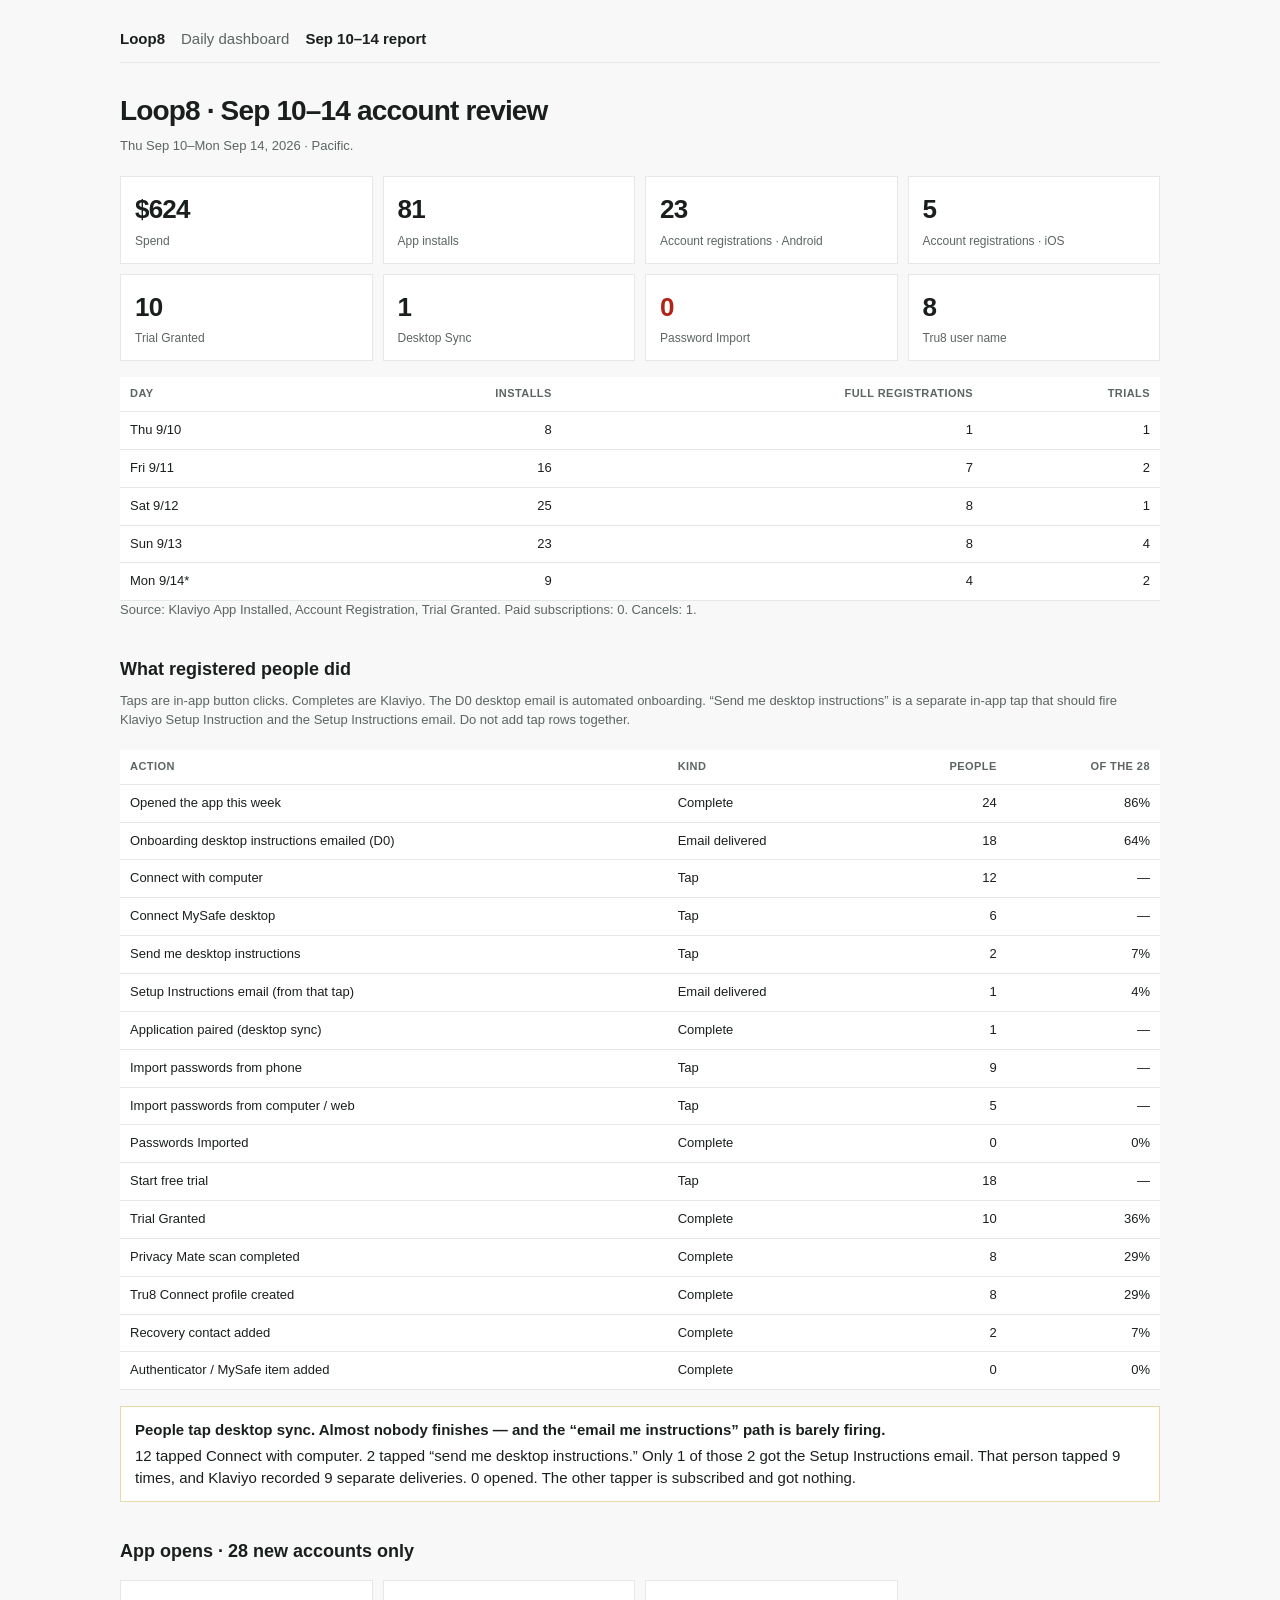
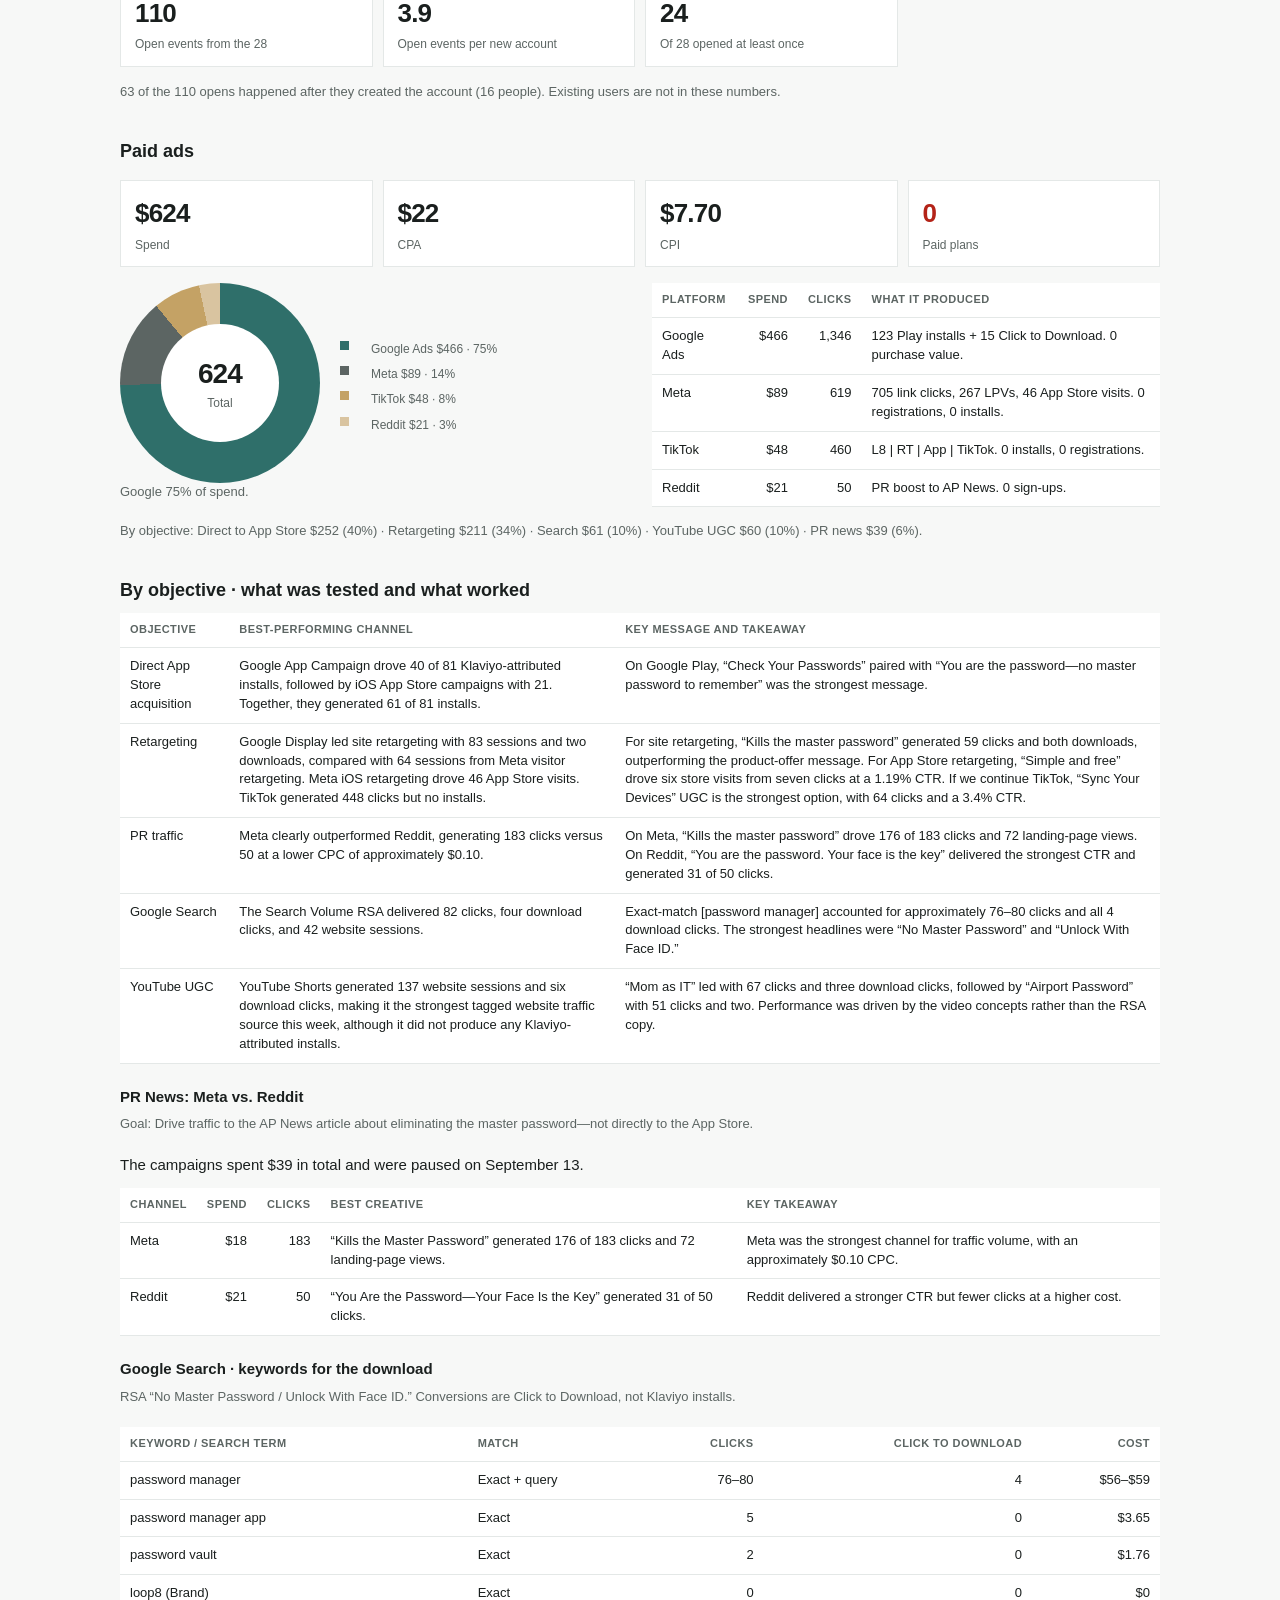
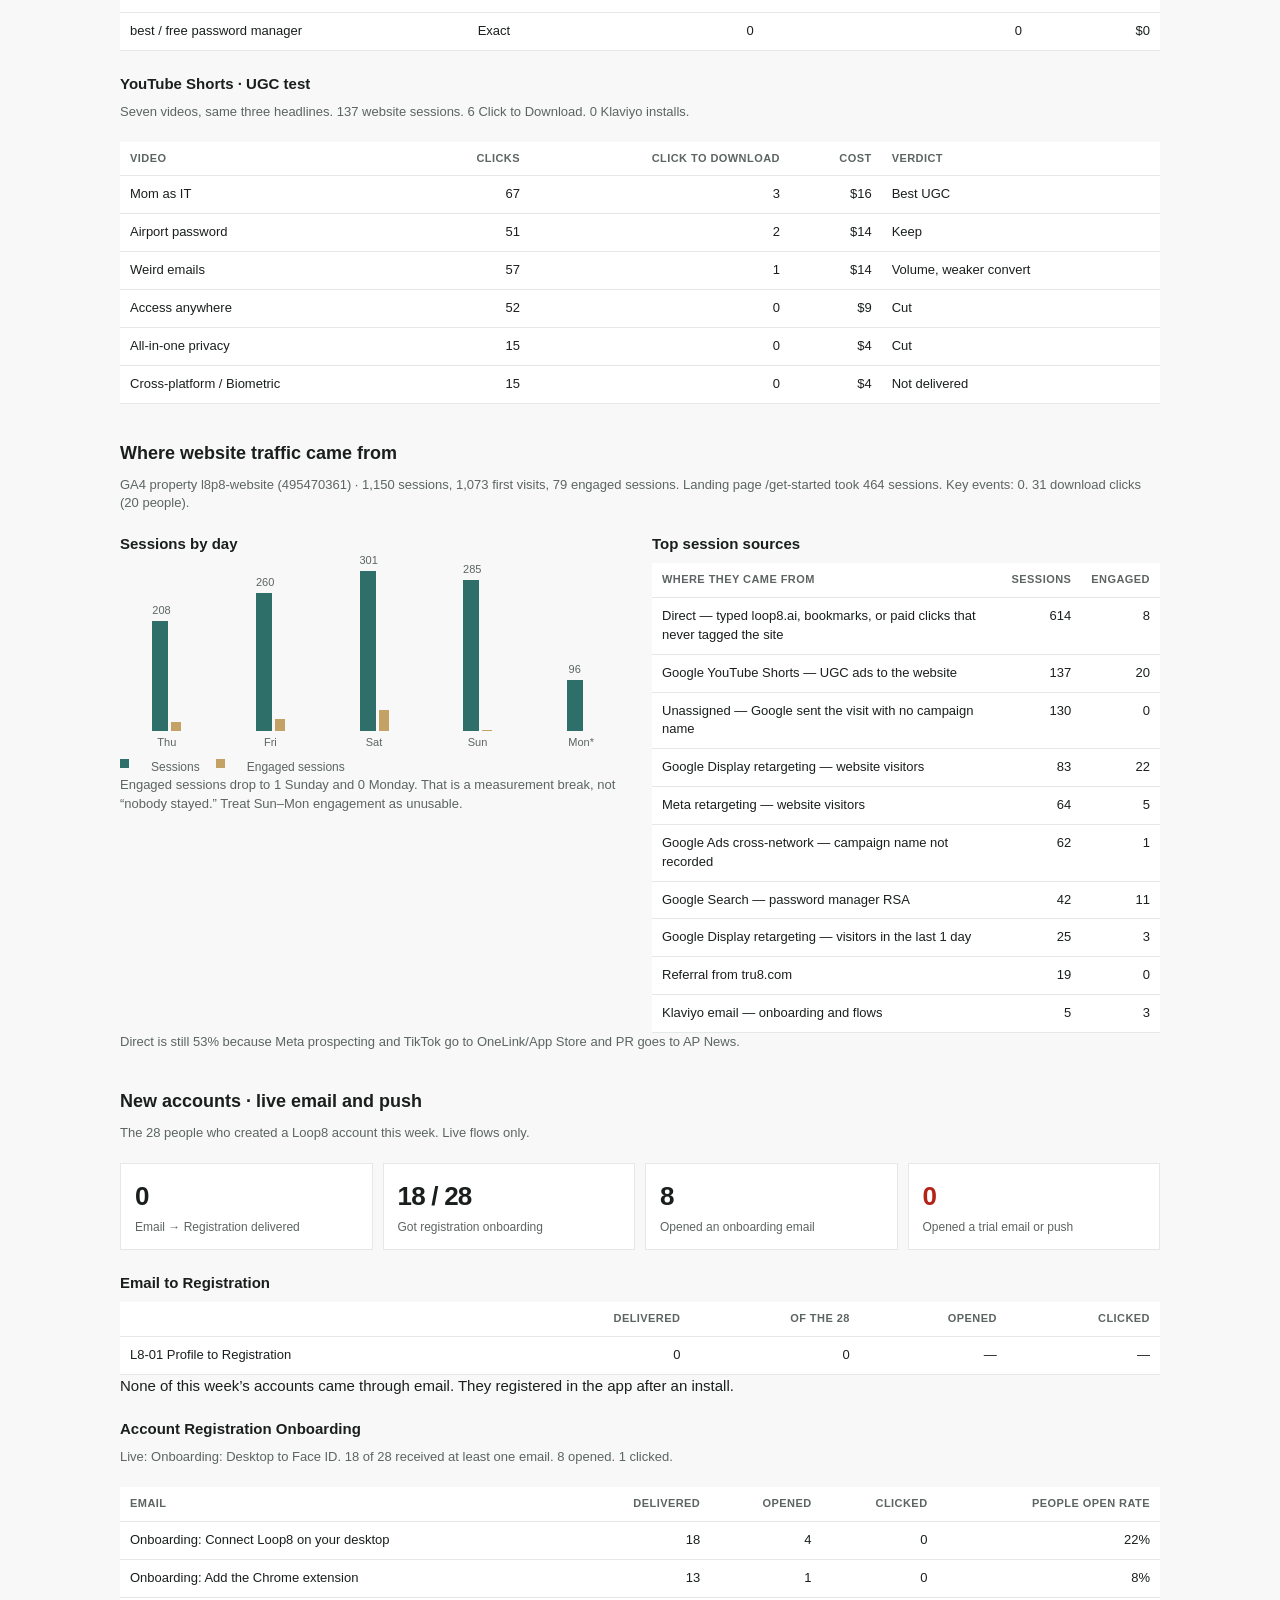
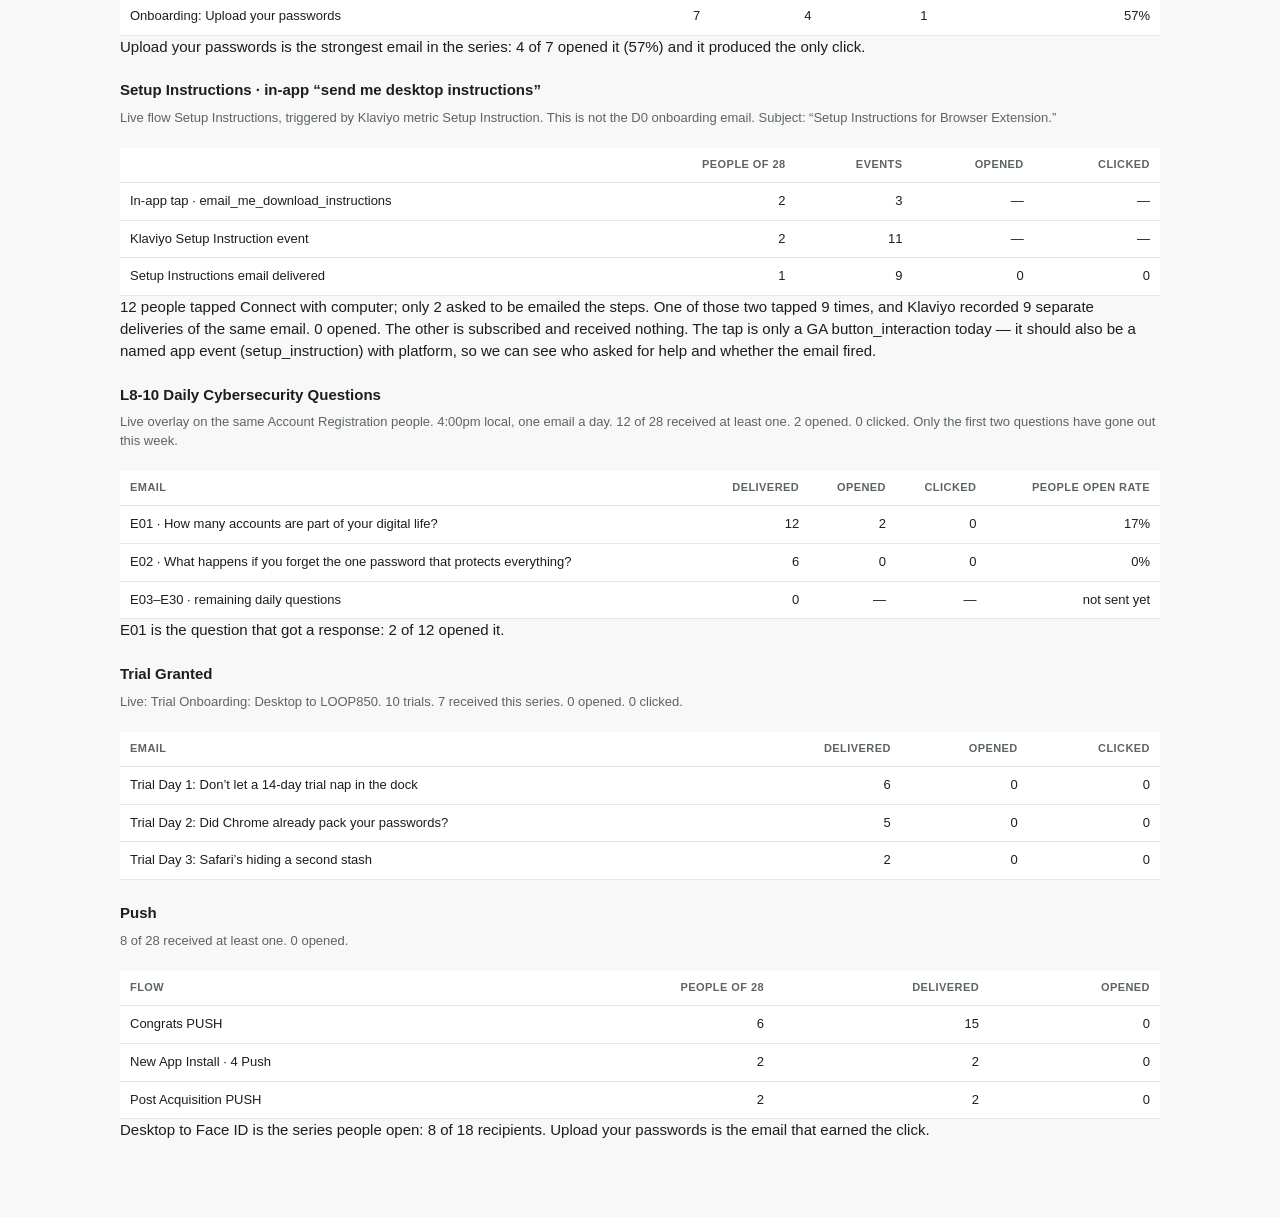
==== report.html @ 2a67f1e2 "Drop the D0 aside from the desktop-instructions callout and clarify the nine sends. Co-authored-by: " ====
<!DOCTYPE html>
<html lang="en">
<head>
  <meta charset="utf-8" />
  <meta name="viewport" content="width=device-width, initial-scale=1" />
  <meta http-equiv="Cache-Control" content="no-cache, no-store, must-revalidate" />
  <title>Loop8 · Sep 10–14 account review</title>
  <link rel="stylesheet" href="styles.css?v=9" />
</head>
<body>
  <div class="wrap">
    <nav>
      <strong>Loop8</strong>
      <a href="index.html">Daily dashboard</a>
      <a class="active" href="report.html">Sep 10–14 report</a>
    </nav>

    <h1>Loop8 · Sep 10–14 account review</h1>
    <p class="sub">Thu Sep 10–Mon Sep 14, 2026 · Pacific.</p>

    <div class="stats">
      <div class="stat"><b>$624</b><span>Spend</span></div>
      <div class="stat"><b>81</b><span>App installs</span></div>
      <div class="stat"><b>23</b><span>Account registrations · Android</span></div>
      <div class="stat"><b>5</b><span>Account registrations · iOS</span></div>
      <div class="stat"><b>10</b><span>Trial Granted</span></div>
      <div class="stat"><b>1</b><span>Desktop Sync</span></div>
      <div class="stat bad"><b>0</b><span>Password Import</span></div>
      <div class="stat"><b>8</b><span>Tru8 user name</span></div>
    </div>

    <table>
      <tr><th>Day</th><th class="num">Installs</th><th class="num">Full registrations</th><th class="num">Trials</th></tr>
      <tr><td>Thu 9/10</td><td class="num">8</td><td class="num">1</td><td class="num">1</td></tr>
      <tr><td>Fri 9/11</td><td class="num">16</td><td class="num">7</td><td class="num">2</td></tr>
      <tr><td>Sat 9/12</td><td class="num">25</td><td class="num">8</td><td class="num">1</td></tr>
      <tr><td>Sun 9/13</td><td class="num">23</td><td class="num">8</td><td class="num">4</td></tr>
      <tr><td>Mon 9/14*</td><td class="num">9</td><td class="num">4</td><td class="num">2</td></tr>
    </table>
    <p class="note">Source: Klaviyo App Installed, Account Registration, Trial Granted. Paid subscriptions: 0. Cancels: 1.</p>

    <h2>What registered people did</h2>
    <p class="sub">Taps are in-app button clicks. Completes are Klaviyo. The D0 desktop email is automated onboarding. “Send me desktop instructions” is a separate in-app tap that should fire Klaviyo Setup Instruction and the Setup Instructions email. Do not add tap rows together.</p>
    <table>
      <tr><th>Action</th><th>Kind</th><th class="num">People</th><th class="num">Of the 28</th></tr>
      <tr><td>Opened the app this week</td><td>Complete</td><td class="num">24</td><td class="num">86%</td></tr>
      <tr><td>Onboarding desktop instructions emailed (D0)</td><td>Email delivered</td><td class="num">18</td><td class="num">64%</td></tr>
      <tr><td>Connect with computer</td><td>Tap</td><td class="num">12</td><td class="num">—</td></tr>
      <tr><td>Connect MySafe desktop</td><td>Tap</td><td class="num">6</td><td class="num">—</td></tr>
      <tr><td>Send me desktop instructions</td><td>Tap</td><td class="num">2</td><td class="num">7%</td></tr>
      <tr><td>Setup Instructions email (from that tap)</td><td>Email delivered</td><td class="num">1</td><td class="num">4%</td></tr>
      <tr><td>Application paired (desktop sync)</td><td>Complete</td><td class="num">1</td><td class="num">—</td></tr>
      <tr><td>Import passwords from phone</td><td>Tap</td><td class="num">9</td><td class="num">—</td></tr>
      <tr><td>Import passwords from computer / web</td><td>Tap</td><td class="num">5</td><td class="num">—</td></tr>
      <tr><td>Passwords Imported</td><td>Complete</td><td class="num">0</td><td class="num">0%</td></tr>
      <tr><td>Start free trial</td><td>Tap</td><td class="num">18</td><td class="num">—</td></tr>
      <tr><td>Trial Granted</td><td>Complete</td><td class="num">10</td><td class="num">36%</td></tr>
      <tr><td>Privacy Mate scan completed</td><td>Complete</td><td class="num">8</td><td class="num">29%</td></tr>
      <tr><td>Tru8 Connect profile created</td><td>Complete</td><td class="num">8</td><td class="num">29%</td></tr>
      <tr><td>Recovery contact added</td><td>Complete</td><td class="num">2</td><td class="num">7%</td></tr>
      <tr><td>Authenticator / MySafe item added</td><td>Complete</td><td class="num">0</td><td class="num">0%</td></tr>
    </table>
    <div class="callout warn">
      <b>People tap desktop sync. Almost nobody finishes — and the “email me instructions” path is barely firing.</b>
      12 tapped Connect with computer. 2 tapped “send me desktop instructions.” Only 1 of those 2 got the Setup Instructions email. That person tapped 9 times, and Klaviyo recorded 9 separate deliveries. 0 opened. The other tapper is subscribed and got nothing.
    </div>

    <h2>App opens · 28 new accounts only</h2>
    <div class="stats">
      <div class="stat"><b>110</b><span>Open events from the 28</span></div>
      <div class="stat"><b>3.9</b><span>Open events per new account</span></div>
      <div class="stat"><b>24</b><span>Of 28 opened at least once</span></div>
    </div>
    <p class="note">63 of the 110 opens happened after they created the account (16 people). Existing users are not in these numbers.</p>

    <h2>Paid ads</h2>
    <div class="stats">
      <div class="stat"><b>$624</b><span>Spend</span></div>
      <div class="stat"><b>$22</b><span>CPA</span></div>
      <div class="stat"><b>$7.70</b><span>CPI</span></div>
      <div class="stat bad"><b>0</b><span>Paid plans</span></div>
    </div>
    <div class="grid2">
      <div class="panel">
        <div class="donut-row">
          <div class="donut"><div class="donut-hole"><b>624</b><span>Total</span></div></div>
          <div>
            <p class="legend"><i class="g"></i>Google Ads $466 · 75%</p>
            <p class="legend"><i class="m"></i>Meta $89 · 14%</p>
            <p class="legend"><i class="t"></i>TikTok $48 · 8%</p>
            <p class="legend"><i class="r"></i>Reddit $21 · 3%</p>
          </div>
        </div>
        <p class="note">Google 75% of spend.</p>
      </div>
      <table>
        <tr><th>Platform</th><th class="num">Spend</th><th class="num">Clicks</th><th>What it produced</th></tr>
        <tr>
          <td>Google Ads</td>
          <td class="num">$466</td>
          <td class="num">1,346</td>
          <td>123 Play installs + 15 Click to Download. 0 purchase value.</td>
        </tr>
        <tr>
          <td>Meta</td>
          <td class="num">$89</td>
          <td class="num">619</td>
          <td>705 link clicks, 267 LPVs, 46 App Store visits. 0 registrations, 0 installs.</td>
        </tr>
        <tr>
          <td>TikTok</td>
          <td class="num">$48</td>
          <td class="num">460</td>
          <td>L8 | RT | App | TikTok. 0 installs, 0 registrations.</td>
        </tr>
        <tr>
          <td>Reddit</td>
          <td class="num">$21</td>
          <td class="num">50</td>
          <td>PR boost to AP News. 0 sign-ups.</td>
        </tr>
      </table>
    </div>
    <p class="note">By objective: Direct to App Store $252 (40%) · Retargeting $211 (34%) · Search $61 (10%) · YouTube UGC $60 (10%) · PR news $39 (6%).</p>

    <h2>By objective · what was tested and what worked</h2>
    <table>
      <tr><th>Objective</th><th>Best-performing channel</th><th>Key message and takeaway</th></tr>
      <tr>
        <td>Direct App Store acquisition</td>
        <td>Google App Campaign drove 40 of 81 Klaviyo-attributed installs, followed by iOS App Store campaigns with 21. Together, they generated 61 of 81 installs.</td>
        <td>On Google Play, “Check Your Passwords” paired with “You are the password—no master password to remember” was the strongest message.</td>
      </tr>
      <tr>
        <td>Retargeting</td>
        <td>Google Display led site retargeting with 83 sessions and two downloads, compared with 64 sessions from Meta visitor retargeting. Meta iOS retargeting drove 46 App Store visits. TikTok generated 448 clicks but no installs.</td>
        <td>For site retargeting, “Kills the master password” generated 59 clicks and both downloads, outperforming the product-offer message. For App Store retargeting, “Simple and free” drove six store visits from seven clicks at a 1.19% CTR. If we continue TikTok, “Sync Your Devices” UGC is the strongest option, with 64 clicks and a 3.4% CTR.</td>
      </tr>
      <tr>
        <td>PR traffic</td>
        <td>Meta clearly outperformed Reddit, generating 183 clicks versus 50 at a lower CPC of approximately $0.10.</td>
        <td>On Meta, “Kills the master password” drove 176 of 183 clicks and 72 landing-page views. On Reddit, “You are the password. Your face is the key” delivered the strongest CTR and generated 31 of 50 clicks.</td>
      </tr>
      <tr>
        <td>Google Search</td>
        <td>The Search Volume RSA delivered 82 clicks, four download clicks, and 42 website sessions.</td>
        <td>Exact-match [password manager] accounted for approximately 76–80 clicks and all 4 download clicks. The strongest headlines were “No Master Password” and “Unlock With Face ID.”</td>
      </tr>
      <tr>
        <td>YouTube UGC</td>
        <td>YouTube Shorts generated 137 website sessions and six download clicks, making it the strongest tagged website traffic source this week, although it did not produce any Klaviyo-attributed installs.</td>
        <td>“Mom as IT” led with 67 clicks and three download clicks, followed by “Airport Password” with 51 clicks and two. Performance was driven by the video concepts rather than the RSA copy.</td>
      </tr>
    </table>

    <h3>PR News: Meta vs. Reddit</h3>
    <p class="sub">Goal: Drive traffic to the AP News article about eliminating the master password—not directly to the App Store.</p>
    <p>The campaigns spent $39 in total and were paused on September 13.</p>
    <table>
      <tr><th>Channel</th><th class="num">Spend</th><th class="num">Clicks</th><th>Best creative</th><th>Key takeaway</th></tr>
      <tr>
        <td>Meta</td>
        <td class="num">$18</td>
        <td class="num">183</td>
        <td>“Kills the Master Password” generated 176 of 183 clicks and 72 landing-page views.</td>
        <td>Meta was the strongest channel for traffic volume, with an approximately $0.10 CPC.</td>
      </tr>
      <tr>
        <td>Reddit</td>
        <td class="num">$21</td>
        <td class="num">50</td>
        <td>“You Are the Password—Your Face Is the Key” generated 31 of 50 clicks.</td>
        <td>Reddit delivered a stronger CTR but fewer clicks at a higher cost.</td>
      </tr>
    </table>

    <h3>Google Search · keywords for the download</h3>
    <p class="sub">RSA “No Master Password / Unlock With Face ID.” Conversions are Click to Download, not Klaviyo installs.</p>
    <table>
      <tr><th>Keyword / search term</th><th>Match</th><th class="num">Clicks</th><th class="num">Click to Download</th><th class="num">Cost</th></tr>
      <tr><td>password manager</td><td>Exact + query</td><td class="num">76–80</td><td class="num">4</td><td class="num">$56–$59</td></tr>
      <tr><td>password manager app</td><td>Exact</td><td class="num">5</td><td class="num">0</td><td class="num">$3.65</td></tr>
      <tr><td>password vault</td><td>Exact</td><td class="num">2</td><td class="num">0</td><td class="num">$1.76</td></tr>
      <tr><td>loop8 (Brand)</td><td>Exact</td><td class="num">0</td><td class="num">0</td><td class="num">$0</td></tr>
      <tr><td>best / free password manager</td><td>Exact</td><td class="num">0</td><td class="num">0</td><td class="num">$0</td></tr>
    </table>

    <h3>YouTube Shorts · UGC test</h3>
    <p class="sub">Seven videos, same three headlines. 137 website sessions. 6 Click to Download. 0 Klaviyo installs.</p>
    <table>
      <tr><th>Video</th><th class="num">Clicks</th><th class="num">Click to Download</th><th class="num">Cost</th><th>Verdict</th></tr>
      <tr><td>Mom as IT</td><td class="num">67</td><td class="num">3</td><td class="num">$16</td><td>Best UGC</td></tr>
      <tr><td>Airport password</td><td class="num">51</td><td class="num">2</td><td class="num">$14</td><td>Keep</td></tr>
      <tr><td>Weird emails</td><td class="num">57</td><td class="num">1</td><td class="num">$14</td><td>Volume, weaker convert</td></tr>
      <tr><td>Access anywhere</td><td class="num">52</td><td class="num">0</td><td class="num">$9</td><td>Cut</td></tr>
      <tr><td>All-in-one privacy</td><td class="num">15</td><td class="num">0</td><td class="num">$4</td><td>Cut</td></tr>
      <tr><td>Cross-platform / Biometric</td><td class="num">15</td><td class="num">0</td><td class="num">$4</td><td>Not delivered</td></tr>
    </table>

    <h2>Where website traffic came from</h2>
    <p class="sub">GA4 property l8p8-website (495470361) · 1,150 sessions, 1,073 first visits, 79 engaged sessions. Landing page /get-started took 464 sessions. Key events: 0. 31 download clicks (20 people).</p>
    <div class="grid2">
      <div class="panel">
        <h3>Sessions by day</h3>
        <div class="bars cluster">
          <div class="cluster">
            <div class="bar" style="height:110px"><span>208</span></div>
            <div class="bar engaged" style="height:9px"></div>
          </div>
          <div class="cluster">
            <div class="bar" style="height:138px"><span>260</span></div>
            <div class="bar engaged" style="height:12px"></div>
          </div>
          <div class="cluster">
            <div class="bar" style="height:160px"><span>301</span></div>
            <div class="bar engaged" style="height:21px"></div>
          </div>
          <div class="cluster">
            <div class="bar" style="height:151px"><span>285</span></div>
            <div class="bar engaged" style="height:1px"></div>
          </div>
          <div class="cluster">
            <div class="bar" style="height:51px"><span>96</span></div>
            <div class="bar engaged" style="height:0"></div>
          </div>
        </div>
        <div class="bar-label">
          <span>Thu</span><span>Fri</span><span>Sat</span><span>Sun</span><span>Mon*</span>
        </div>
        <p class="legend"><i></i>Sessions <i class="engaged"></i>Engaged sessions</p>
        <p class="note">Engaged sessions drop to 1 Sunday and 0 Monday. That is a measurement break, not “nobody stayed.” Treat Sun–Mon engagement as unusable.</p>
      </div>
      <div class="panel">
        <h3>Top session sources</h3>
        <table>
          <tr><th>Where they came from</th><th class="num">Sessions</th><th class="num">Engaged</th></tr>
          <tr><td>Direct — typed loop8.ai, bookmarks, or paid clicks that never tagged the site</td><td class="num">614</td><td class="num">8</td></tr>
          <tr><td>Google YouTube Shorts — UGC ads to the website</td><td class="num">137</td><td class="num">20</td></tr>
          <tr><td>Unassigned — Google sent the visit with no campaign name</td><td class="num">130</td><td class="num">0</td></tr>
          <tr><td>Google Display retargeting — website visitors</td><td class="num">83</td><td class="num">22</td></tr>
          <tr><td>Meta retargeting — website visitors</td><td class="num">64</td><td class="num">5</td></tr>
          <tr><td>Google Ads cross-network — campaign name not recorded</td><td class="num">62</td><td class="num">1</td></tr>
          <tr><td>Google Search — password manager RSA</td><td class="num">42</td><td class="num">11</td></tr>
          <tr><td>Google Display retargeting — visitors in the last 1 day</td><td class="num">25</td><td class="num">3</td></tr>
          <tr><td>Referral from tru8.com</td><td class="num">19</td><td class="num">0</td></tr>
          <tr><td>Klaviyo email — onboarding and flows</td><td class="num">5</td><td class="num">3</td></tr>
        </table>
      </div>
    </div>
    <p class="note">Direct is still 53% because Meta prospecting and TikTok go to OneLink/App Store and PR goes to AP News.</p>

    <h2>New accounts · live email and push</h2>
    <p class="sub">The 28 people who created a Loop8 account this week. Live flows only.</p>
    <div class="stats">
      <div class="stat"><b>0</b><span>Email → Registration delivered</span></div>
      <div class="stat"><b>18 / 28</b><span>Got registration onboarding</span></div>
      <div class="stat"><b>8</b><span>Opened an onboarding email</span></div>
      <div class="stat bad"><b>0</b><span>Opened a trial email or push</span></div>
    </div>

    <h3>Email to Registration</h3>
    <table>
      <tr><th></th><th class="num">Delivered</th><th class="num">Of the 28</th><th class="num">Opened</th><th class="num">Clicked</th></tr>
      <tr><td>L8-01 Profile to Registration</td><td class="num">0</td><td class="num">0</td><td class="num">—</td><td class="num">—</td></tr>
    </table>
    <p>None of this week’s accounts came through email. They registered in the app after an install.</p>

    <h3>Account Registration Onboarding</h3>
    <p class="sub">Live: Onboarding: Desktop to Face ID. 18 of 28 received at least one email. 8 opened. 1 clicked.</p>
    <table>
      <tr><th>Email</th><th class="num">Delivered</th><th class="num">Opened</th><th class="num">Clicked</th><th class="num">People open rate</th></tr>
      <tr><td>Onboarding: Connect Loop8 on your desktop</td><td class="num">18</td><td class="num">4</td><td class="num">0</td><td class="num">22%</td></tr>
      <tr><td>Onboarding: Add the Chrome extension</td><td class="num">13</td><td class="num">1</td><td class="num">0</td><td class="num">8%</td></tr>
      <tr><td>Onboarding: Upload your passwords</td><td class="num">7</td><td class="num">4</td><td class="num">1</td><td class="num">57%</td></tr>
    </table>
    <p>Upload your passwords is the strongest email in the series: 4 of 7 opened it (57%) and it produced the only click.</p>

    <h3>Setup Instructions · in-app “send me desktop instructions”</h3>
    <p class="sub">Live flow Setup Instructions, triggered by Klaviyo metric Setup Instruction. This is not the D0 onboarding email. Subject: “Setup Instructions for Browser Extension.”</p>
    <table>
      <tr><th></th><th class="num">People of 28</th><th class="num">Events</th><th class="num">Opened</th><th class="num">Clicked</th></tr>
      <tr><td>In-app tap · email_me_download_instructions</td><td class="num">2</td><td class="num">3</td><td class="num">—</td><td class="num">—</td></tr>
      <tr><td>Klaviyo Setup Instruction event</td><td class="num">2</td><td class="num">11</td><td class="num">—</td><td class="num">—</td></tr>
      <tr><td>Setup Instructions email delivered</td><td class="num">1</td><td class="num">9</td><td class="num">0</td><td class="num">0</td></tr>
    </table>
    <p>12 people tapped Connect with computer; only 2 asked to be emailed the steps. One of those two tapped 9 times, and Klaviyo recorded 9 separate deliveries of the same email. 0 opened. The other is subscribed and received nothing. The tap is only a GA button_interaction today — it should also be a named app event (setup_instruction) with platform, so we can see who asked for help and whether the email fired.</p>

    <h3>L8-10 Daily Cybersecurity Questions</h3>
    <p class="sub">Live overlay on the same Account Registration people. 4:00pm local, one email a day. 12 of 28 received at least one. 2 opened. 0 clicked. Only the first two questions have gone out this week.</p>
    <table>
      <tr><th>Email</th><th class="num">Delivered</th><th class="num">Opened</th><th class="num">Clicked</th><th class="num">People open rate</th></tr>
      <tr><td>E01 · How many accounts are part of your digital life?</td><td class="num">12</td><td class="num">2</td><td class="num">0</td><td class="num">17%</td></tr>
      <tr><td>E02 · What happens if you forget the one password that protects everything?</td><td class="num">6</td><td class="num">0</td><td class="num">0</td><td class="num">0%</td></tr>
      <tr><td>E03–E30 · remaining daily questions</td><td class="num">0</td><td class="num">—</td><td class="num">—</td><td class="num">not sent yet</td></tr>
    </table>
    <p>E01 is the question that got a response: 2 of 12 opened it.</p>

    <h3>Trial Granted</h3>
    <p class="sub">Live: Trial Onboarding: Desktop to LOOP850. 10 trials. 7 received this series. 0 opened. 0 clicked.</p>
    <table>
      <tr><th>Email</th><th class="num">Delivered</th><th class="num">Opened</th><th class="num">Clicked</th></tr>
      <tr><td>Trial Day 1: Don’t let a 14-day trial nap in the dock</td><td class="num">6</td><td class="num">0</td><td class="num">0</td></tr>
      <tr><td>Trial Day 2: Did Chrome already pack your passwords?</td><td class="num">5</td><td class="num">0</td><td class="num">0</td></tr>
      <tr><td>Trial Day 3: Safari’s hiding a second stash</td><td class="num">2</td><td class="num">0</td><td class="num">0</td></tr>
    </table>

    <h3>Push</h3>
    <p class="sub">8 of 28 received at least one. 0 opened.</p>
    <table>
      <tr><th>Flow</th><th class="num">People of 28</th><th class="num">Delivered</th><th class="num">Opened</th></tr>
      <tr><td>Congrats PUSH</td><td class="num">6</td><td class="num">15</td><td class="num">0</td></tr>
      <tr><td>New App Install · 4 Push</td><td class="num">2</td><td class="num">2</td><td class="num">0</td></tr>
      <tr><td>Post Acquisition PUSH</td><td class="num">2</td><td class="num">2</td><td class="num">0</td></tr>
    </table>
    <p>Desktop to Face ID is the series people open: 8 of 18 recipients. Upload your passwords is the email that earned the click.</p>
  </div>
</body>
</html>
---- styles.css ----
:root {
  --ink: #1a1f1e;
  --muted: #5c6563;
  --line: #e4e8e7;
  --paper: #f7f8f7;
  --card: #ffffff;
  --accent: #2f6f6a;
  --danger: #b42318;
  --warn: #9a6700;
}
* { box-sizing: border-box; }
html, body {
  margin: 0;
  padding: 0;
  background: var(--paper);
  color: var(--ink);
  font: 15px/1.45 "Helvetica Neue", Helvetica, Arial, sans-serif;
}
a { color: var(--accent); }
.wrap { max-width: 1080px; margin: 0 auto; padding: 28px 20px 64px; }
nav {
  display: flex;
  gap: 16px;
  align-items: baseline;
  margin-bottom: 28px;
  border-bottom: 1px solid var(--line);
  padding-bottom: 12px;
}
nav strong { font-size: 15px; }
nav a { text-decoration: none; color: var(--muted); }
nav a.active { color: var(--ink); font-weight: 600; }
h1 { font-size: 28px; letter-spacing: -0.03em; margin: 0 0 6px; }
h2 { font-size: 18px; margin: 36px 0 10px; }
h3 { font-size: 15px; margin: 22px 0 8px; }
.sub, .note { color: var(--muted); font-size: 13px; margin: 0 0 20px; }
.stats {
  display: grid;
  grid-template-columns: repeat(4, 1fr);
  gap: 10px;
  margin: 16px 0;
}
.stat {
  background: var(--card);
  border: 1px solid var(--line);
  padding: 14px 14px 12px;
}
.stat b { display: block; font-size: 26px; letter-spacing: -0.03em; }
.stat span { color: var(--muted); font-size: 12px; }
.stat.bad b { color: var(--danger); }
table {
  width: 100%;
  border-collapse: collapse;
  background: var(--card);
  font-size: 13px;
}
th, td {
  text-align: left;
  padding: 9px 10px;
  border-bottom: 1px solid var(--line);
  vertical-align: top;
}
th { font-size: 11px; text-transform: uppercase; letter-spacing: 0.04em; color: var(--muted); font-weight: 600; }
td.num, th.num { text-align: right; }
.grid2 { display: grid; grid-template-columns: 1fr 1fr; gap: 24px; align-items: start; }
.panel h3 { margin-top: 0; }
.bars { display: flex; gap: 14px; align-items: flex-end; height: 160px; margin: 16px 0 4px; }
.bar {
  flex: 1;
  background: var(--accent);
  min-height: 4px;
  position: relative;
}
.bar span {
  position: absolute;
  top: -18px;
  left: 0;
  right: 0;
  text-align: center;
  font-size: 11px;
  color: var(--muted);
}
.bars.cluster { gap: 10px; }
.cluster {
  flex: 1;
  display: flex;
  gap: 3px;
  align-items: flex-end;
  height: 100%;
  justify-content: center;
}
.cluster .bar { flex: 0 0 16px; width: 16px; }
.cluster .bar.engaged { background: #c4a265; flex-basis: 10px; width: 10px; min-height: 0; }
.bar-label { display: flex; gap: 10px; }
.bar-label span { flex: 1; text-align: center; font-size: 11px; color: var(--muted); }
.legend { display: flex; gap: 16px; font-size: 12px; color: var(--muted); margin: 8px 0 0; }
.legend i {
  display: inline-block;
  width: 9px;
  height: 9px;
  margin-right: 6px;
  background: var(--accent);
}
.legend i.engaged { background: #c4a265; }
.legend i.g { background: #2f6f6a; }
.legend i.m { background: #5c6563; }
.legend i.t { background: #c4a265; }
.legend i.r { background: #d9c4a0; }
.donut-row { display: flex; gap: 20px; align-items: center; flex-wrap: wrap; }
.donut {
  width: 200px;
  height: 200px;
  border-radius: 50%;
  background: conic-gradient(
    #2f6f6a 0 74.7%,
    #5c6563 74.7% 89%,
    #c4a265 89% 96.6%,
    #d9c4a0 96.6% 100%
  );
  display: grid;
  place-items: center;
  flex: 0 0 200px;
}
.donut-hole {
  width: 118px;
  height: 118px;
  border-radius: 50%;
  background: var(--card);
  display: flex;
  flex-direction: column;
  align-items: center;
  justify-content: center;
}
.donut-hole b { font-size: 28px; letter-spacing: -0.03em; }
.donut-hole span { font-size: 12px; color: var(--muted); }
.callout {
  border: 1px solid var(--line);
  background: #fff;
  padding: 12px 14px;
  margin: 16px 0;
}
.callout.warn { border-color: #ead8a8; }
.callout b { display: block; margin-bottom: 4px; }
ul.alerts { margin: 8px 0 0; padding-left: 18px; color: var(--danger); }
p { margin: 0 0 12px; }
@media (max-width: 800px) {
  .stats, .grid2 { grid-template-columns: 1fr 1fr; }
}
@media (max-width: 900px) {
  .grid2 { grid-template-columns: 1fr; }
}
@media (max-width: 520px) {
  .stats, .grid2 { grid-template-columns: 1fr; }
}
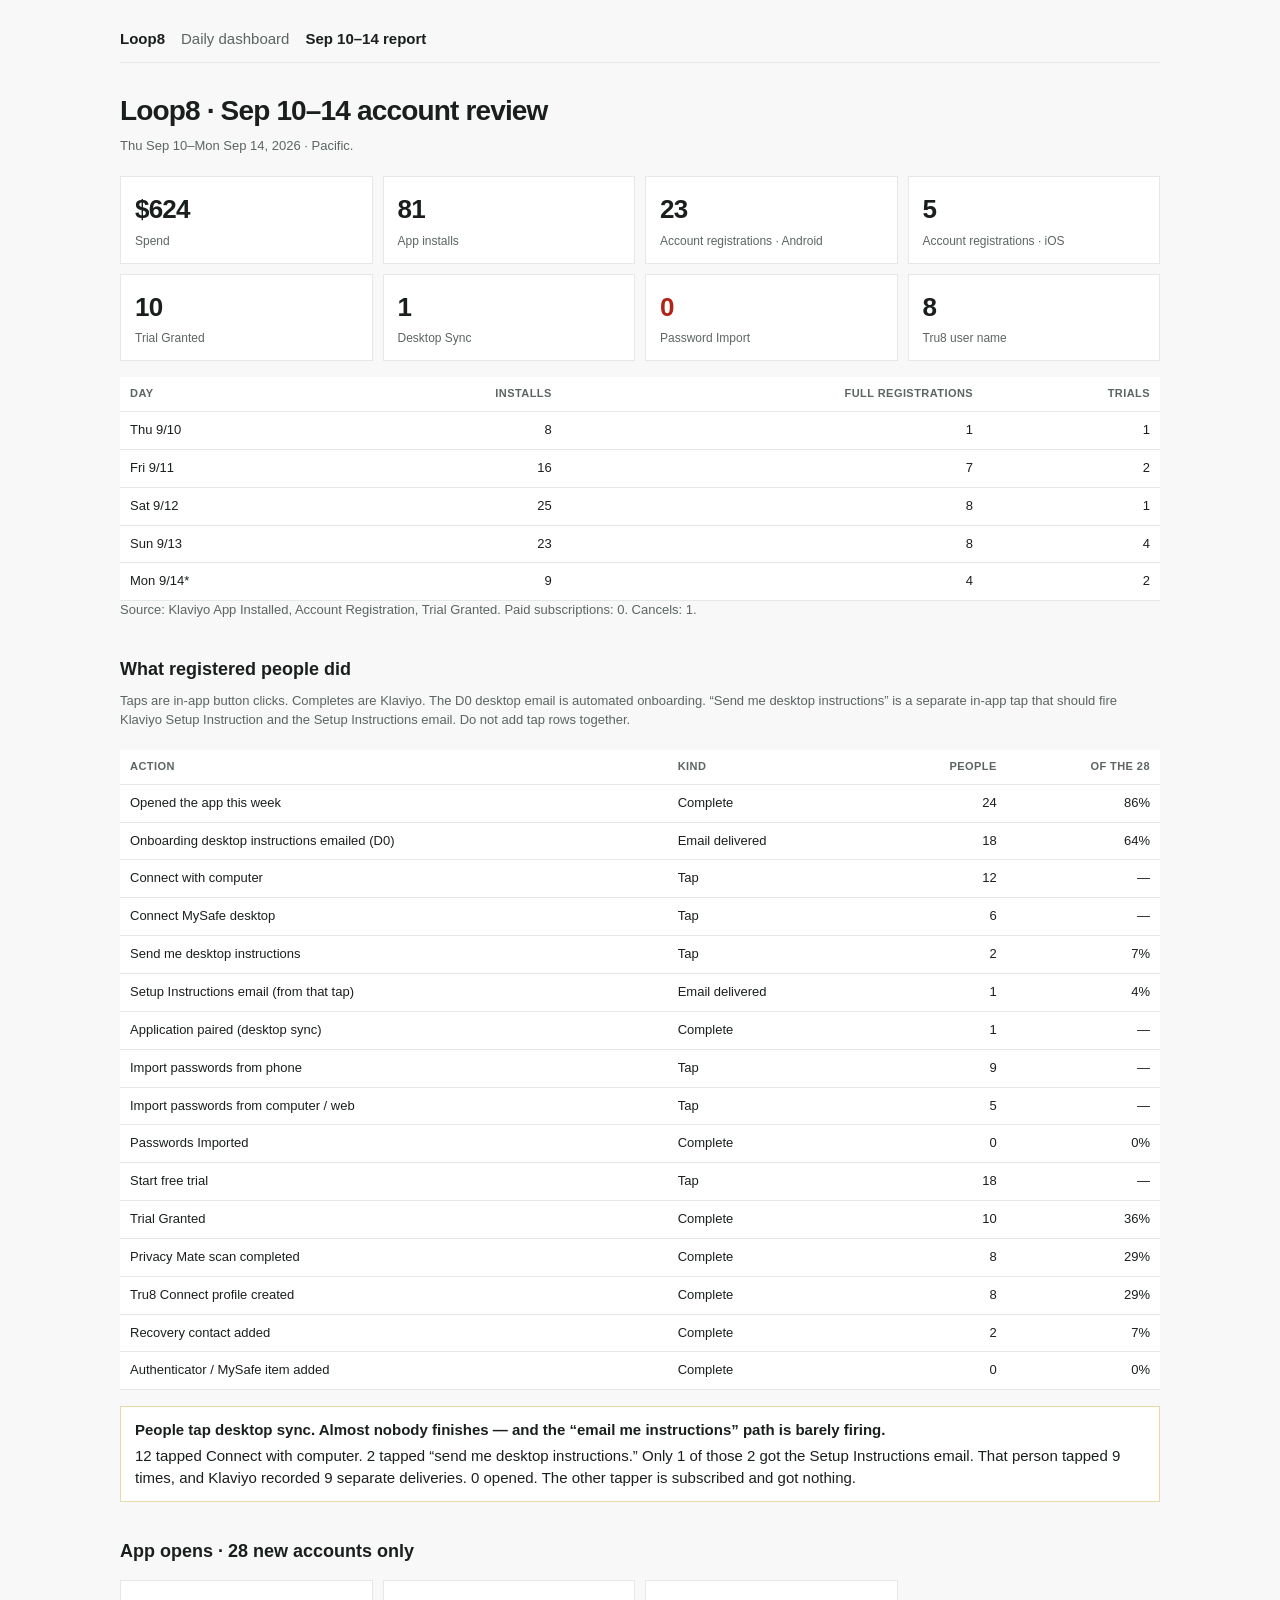
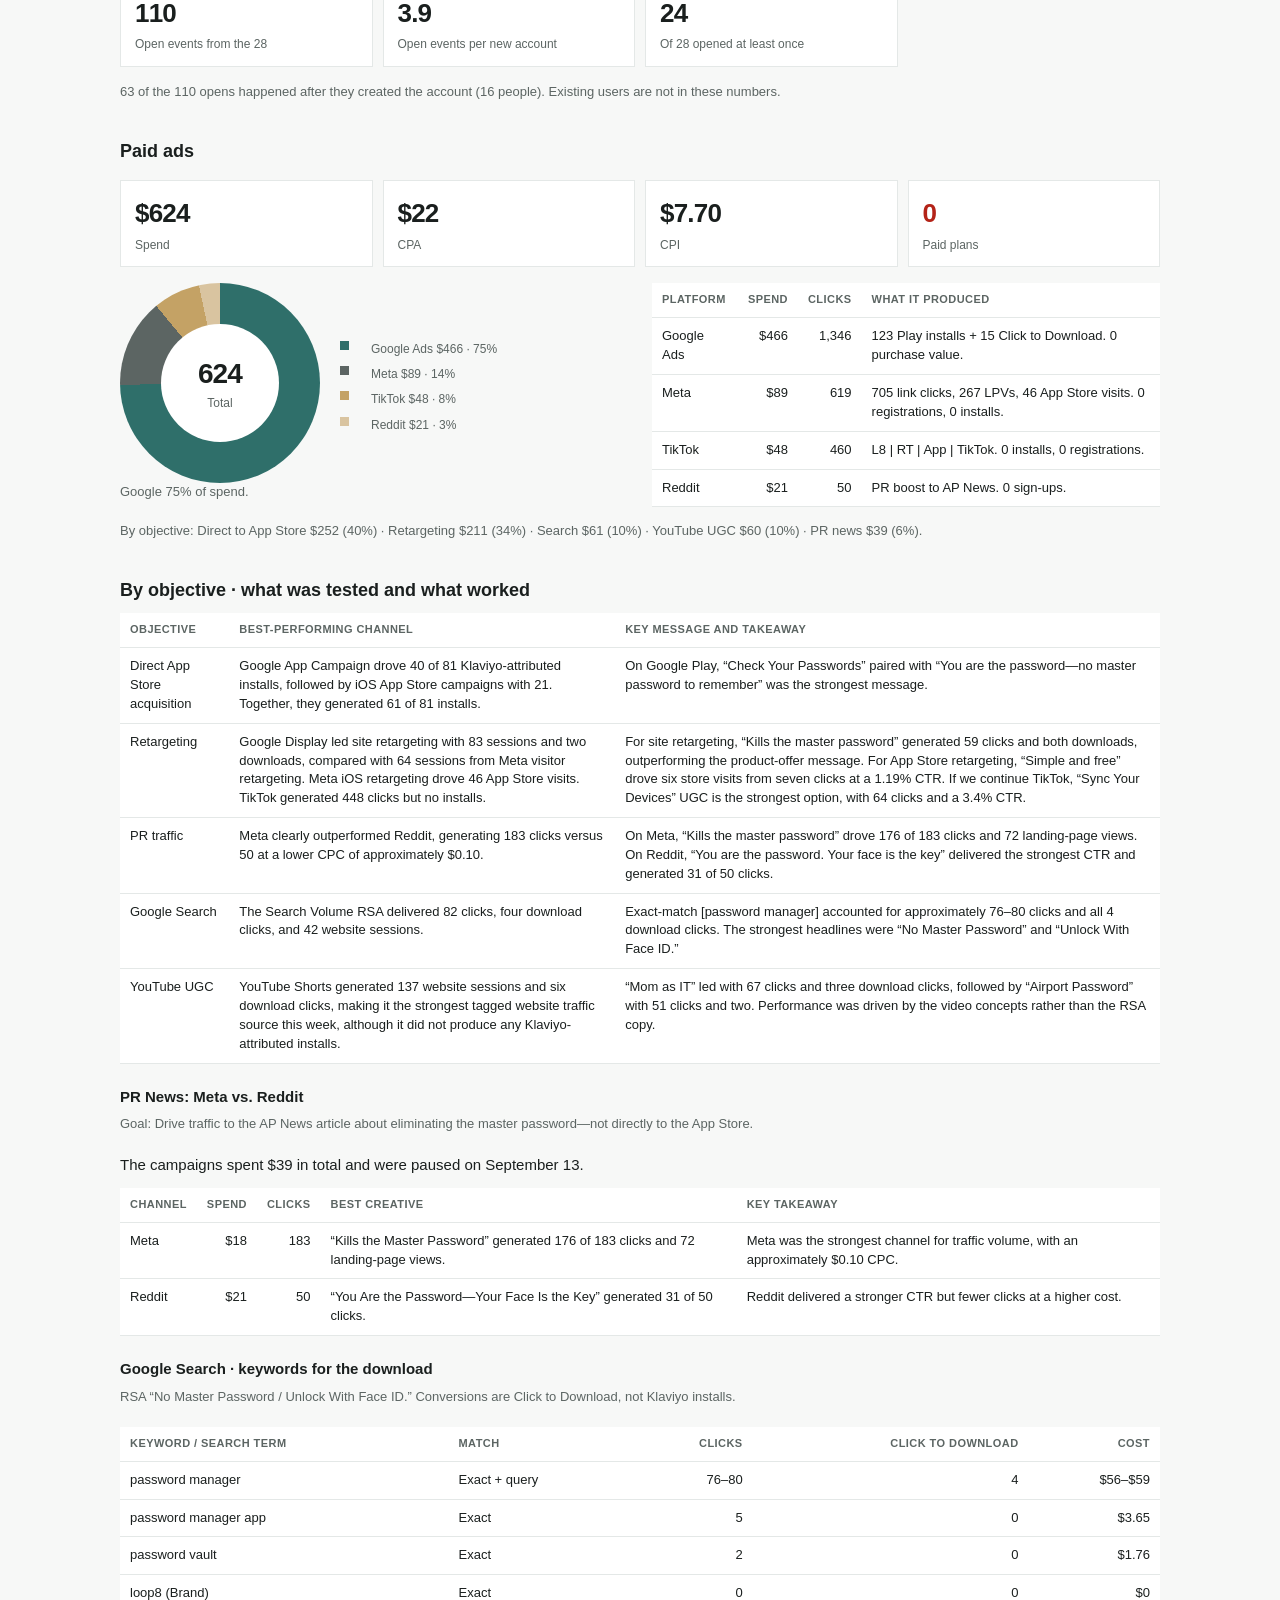
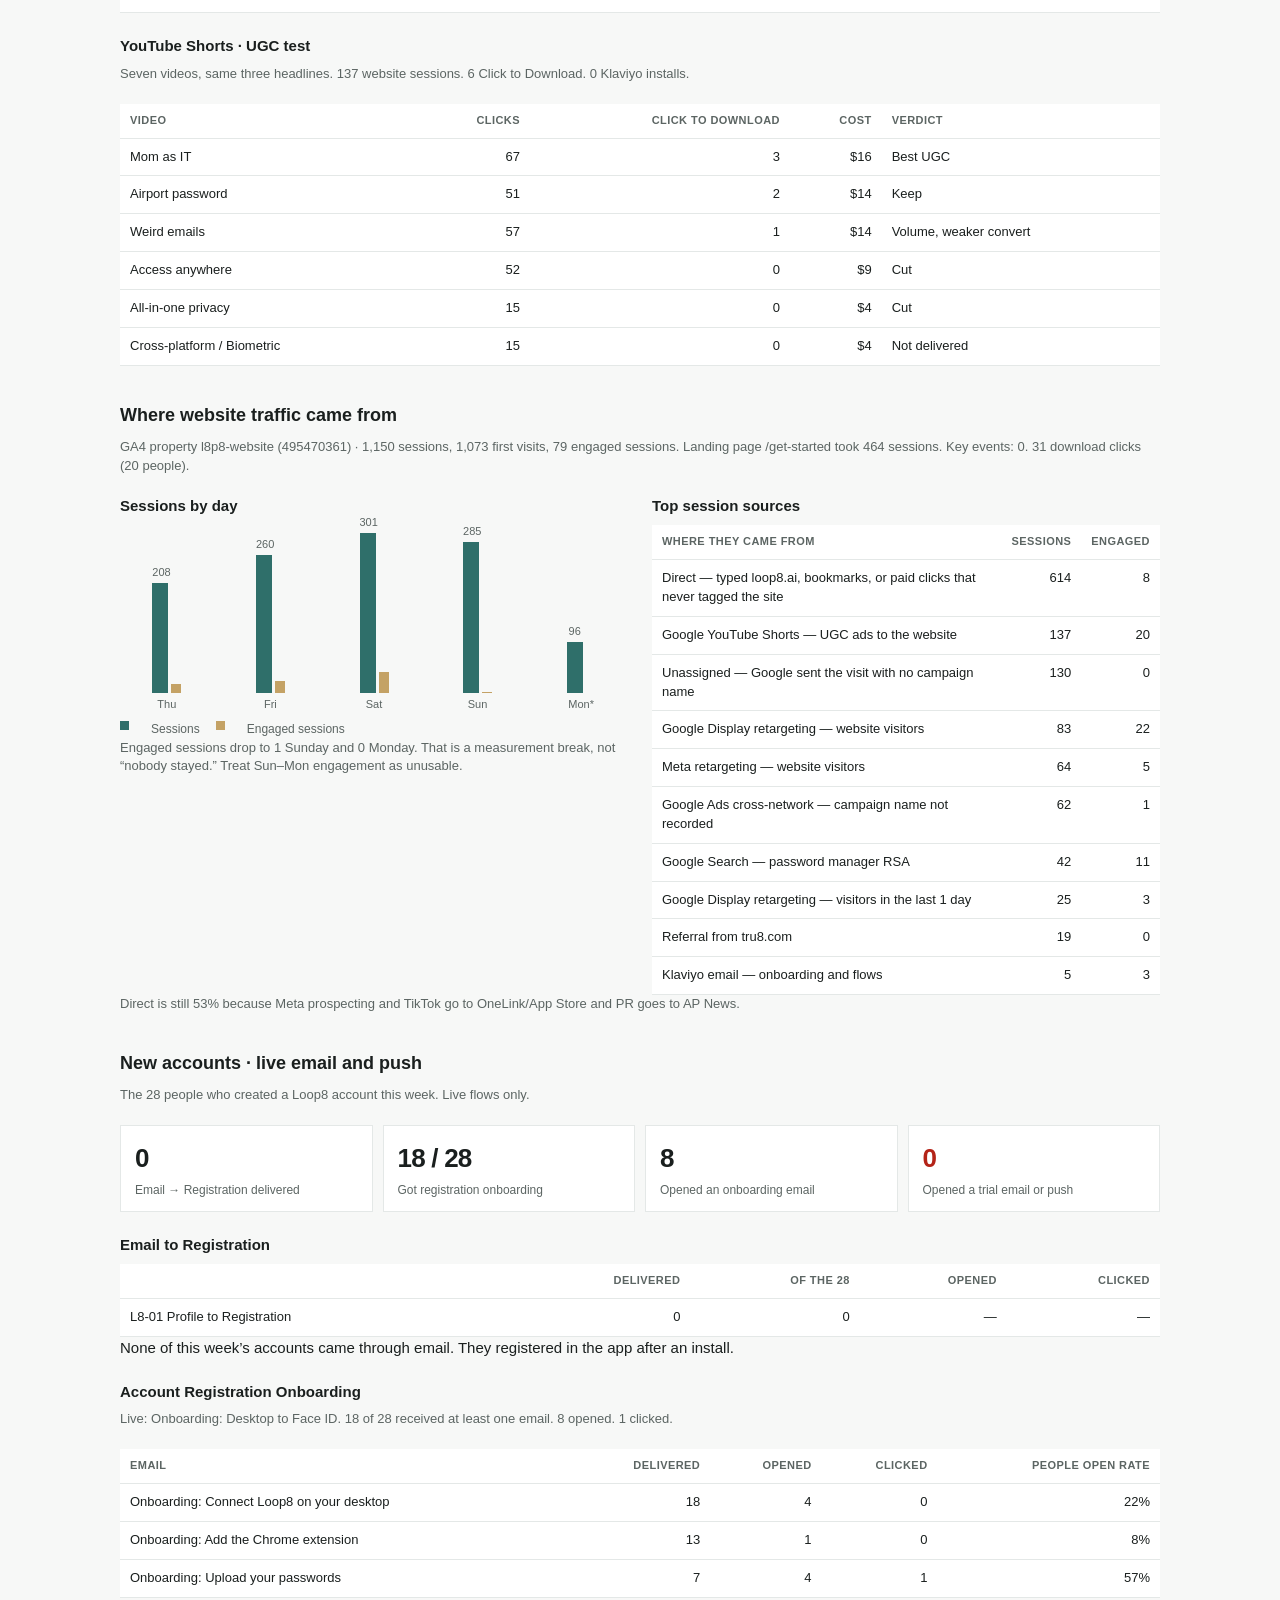
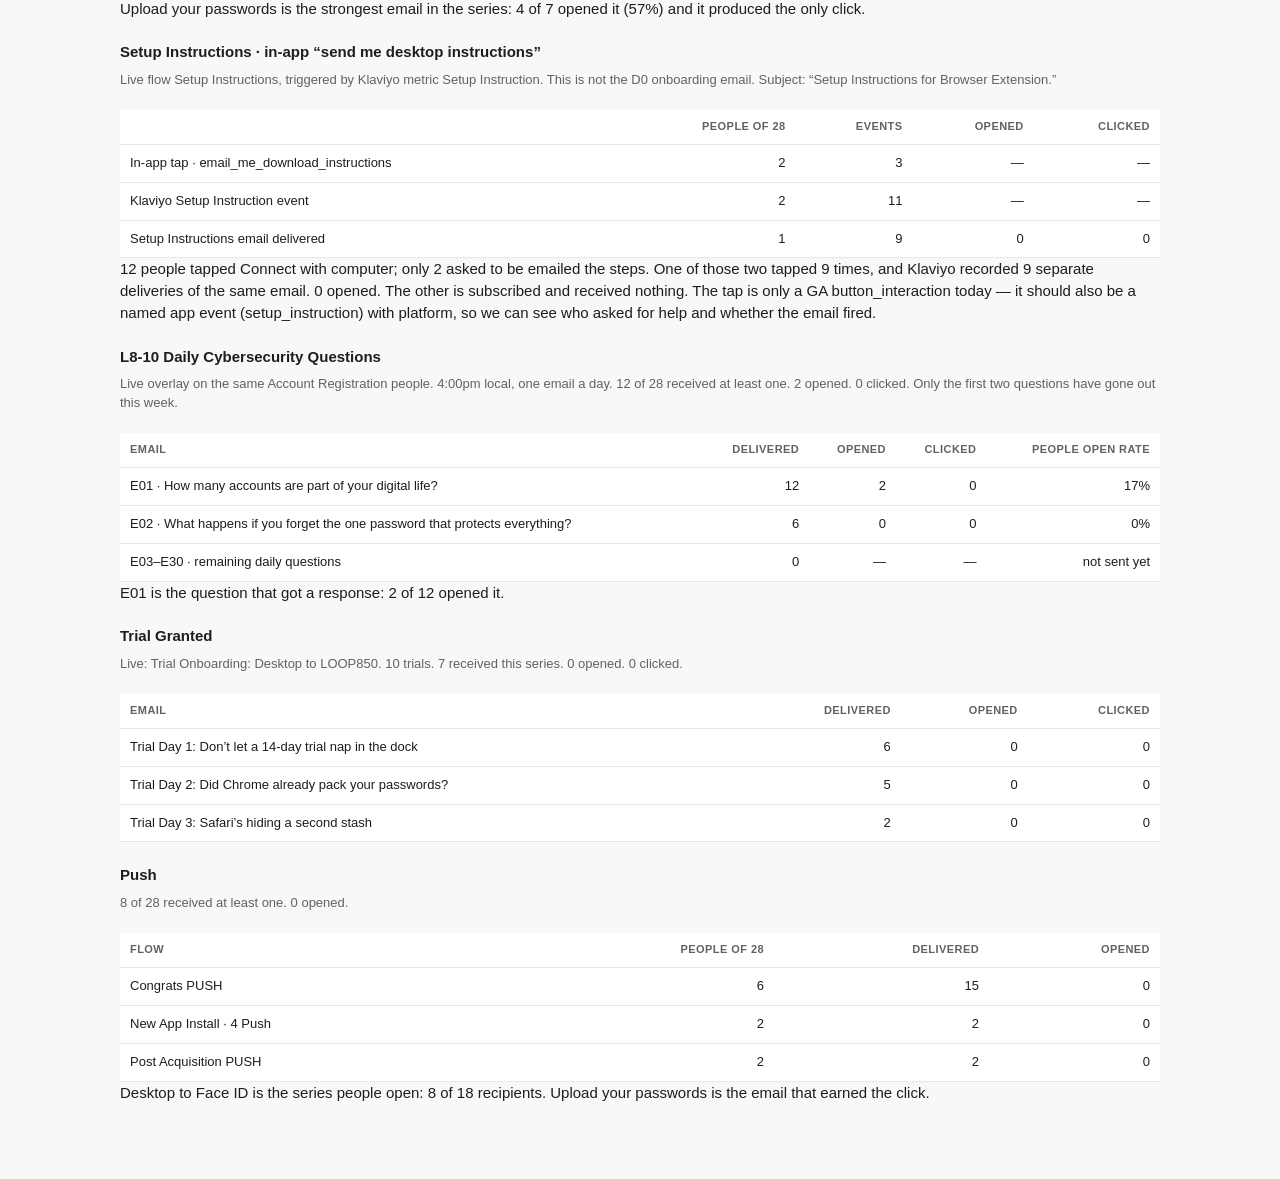
==== commit ceaf3598: "Remove the unused best/free password manager keyword row. Co-authored-by: Cursor <cursoragent@cursor" ====
--- a/report.html
+++ b/report.html
@@ -5,7 +5,7 @@
   <meta name="viewport" content="width=device-width, initial-scale=1" />
   <meta http-equiv="Cache-Control" content="no-cache, no-store, must-revalidate" />
   <title>Loop8 · Sep 10–14 account review</title>
-  <link rel="stylesheet" href="styles.css?v=9" />
+  <link rel="stylesheet" href="styles.css?v=10" />
 </head>
 <body>
   <div class="wrap">
@@ -182,7 +182,6 @@
       <tr><td>password manager app</td><td>Exact</td><td class="num">5</td><td class="num">0</td><td class="num">$3.65</td></tr>
       <tr><td>password vault</td><td>Exact</td><td class="num">2</td><td class="num">0</td><td class="num">$1.76</td></tr>
       <tr><td>loop8 (Brand)</td><td>Exact</td><td class="num">0</td><td class="num">0</td><td class="num">$0</td></tr>
-      <tr><td>best / free password manager</td><td>Exact</td><td class="num">0</td><td class="num">0</td><td class="num">$0</td></tr>
     </table>
 
     <h3>YouTube Shorts · UGC test</h3>
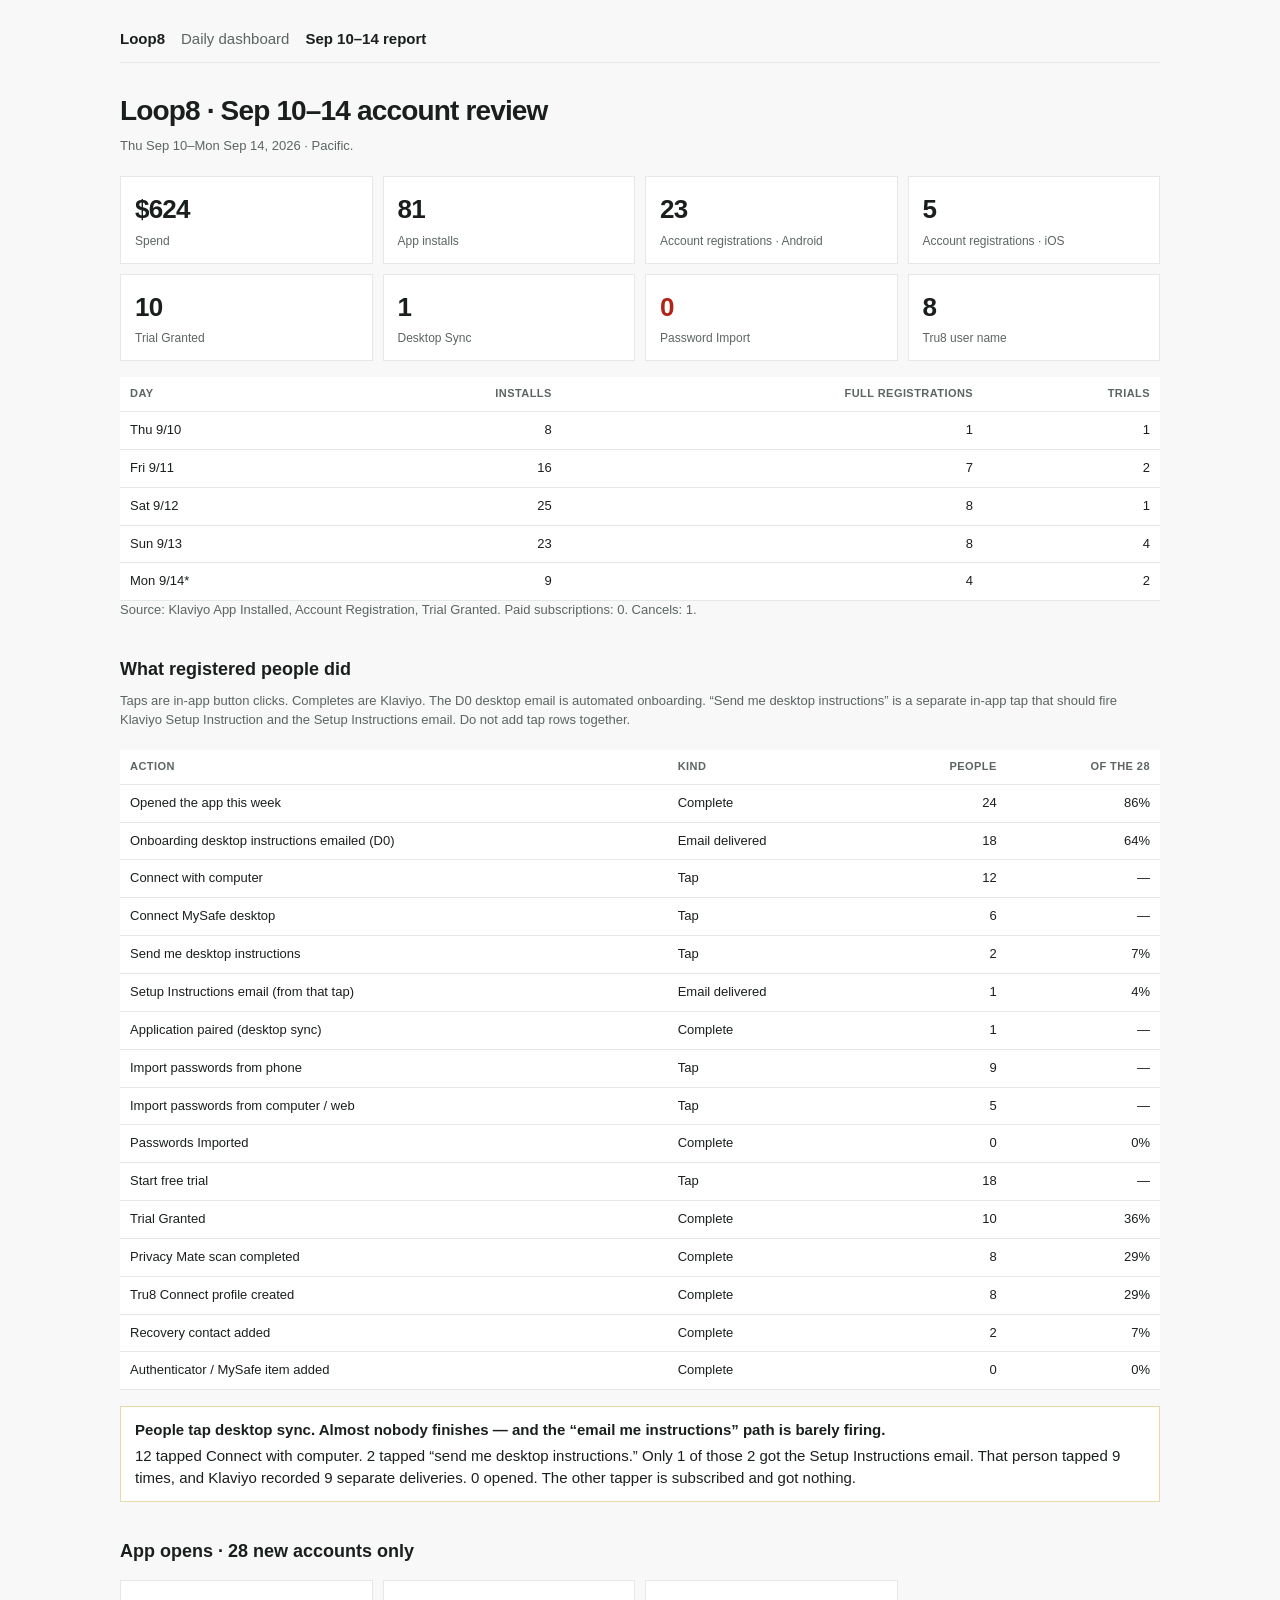
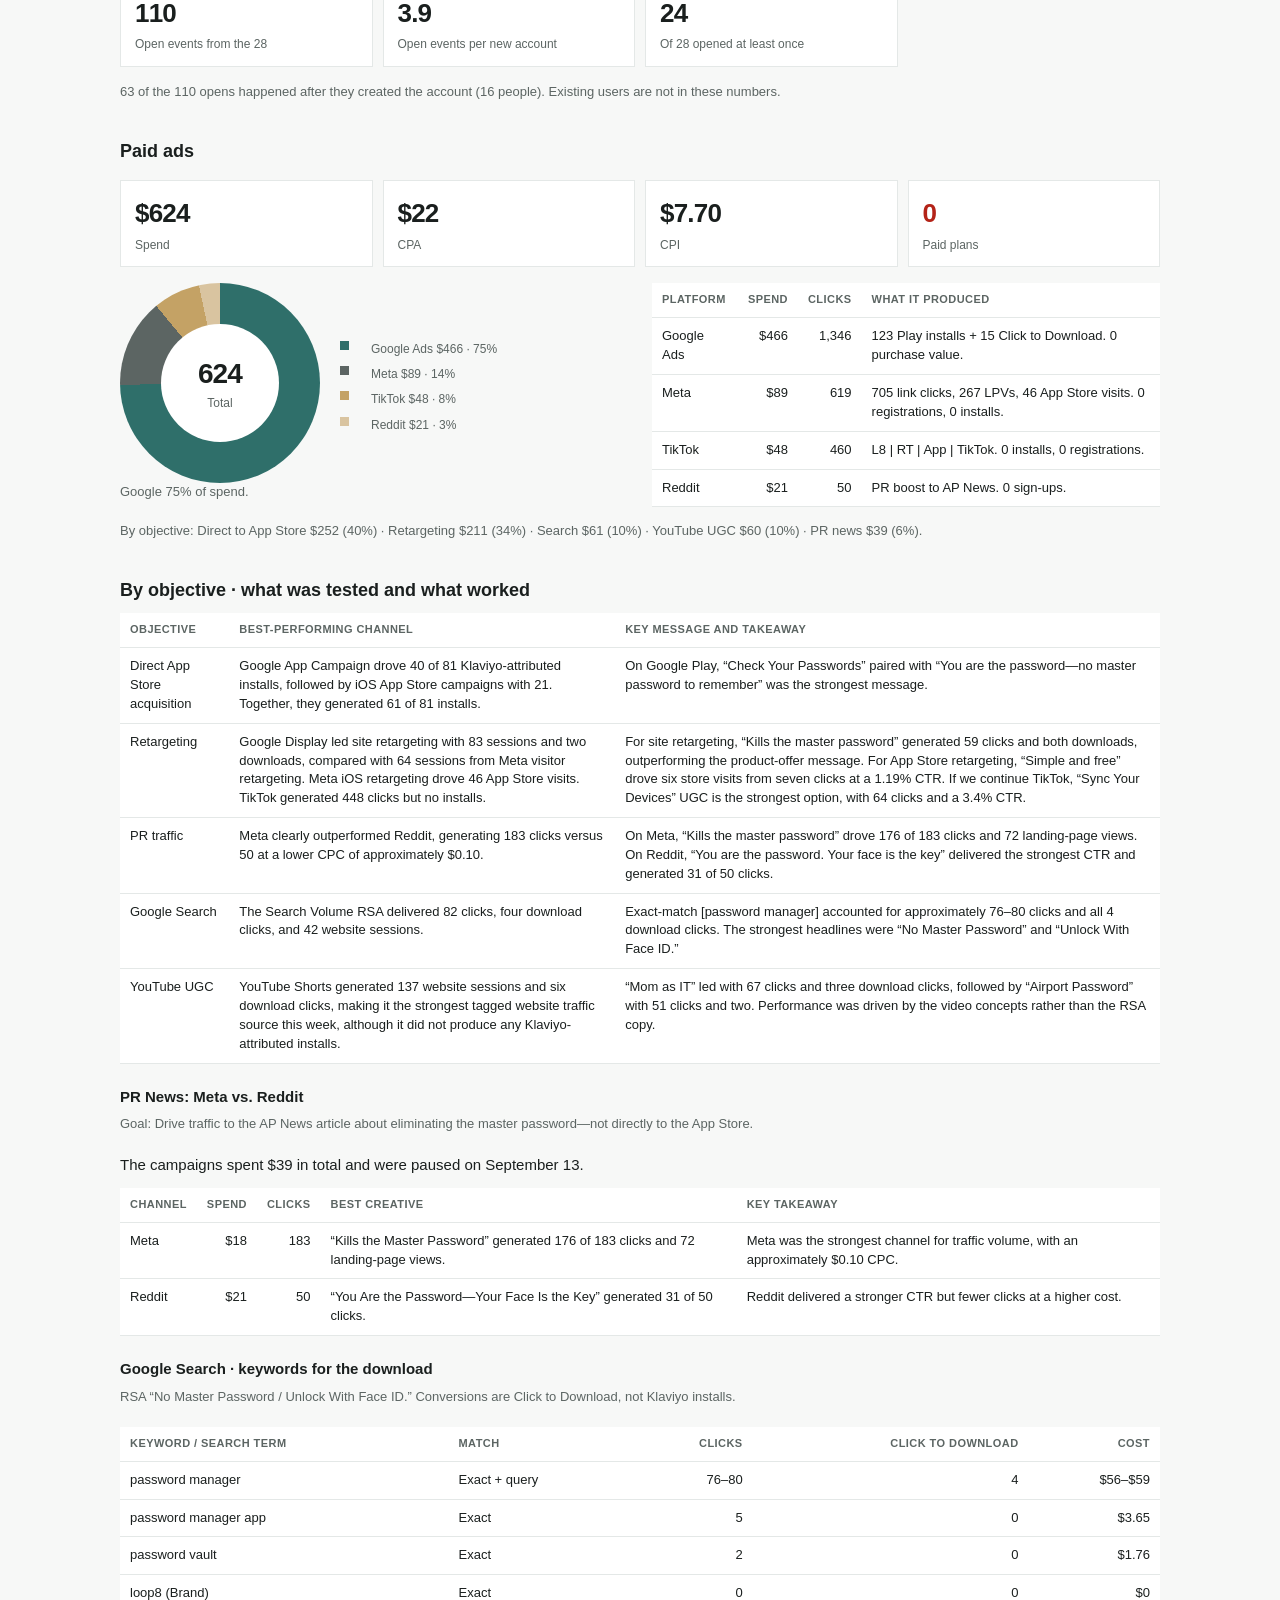
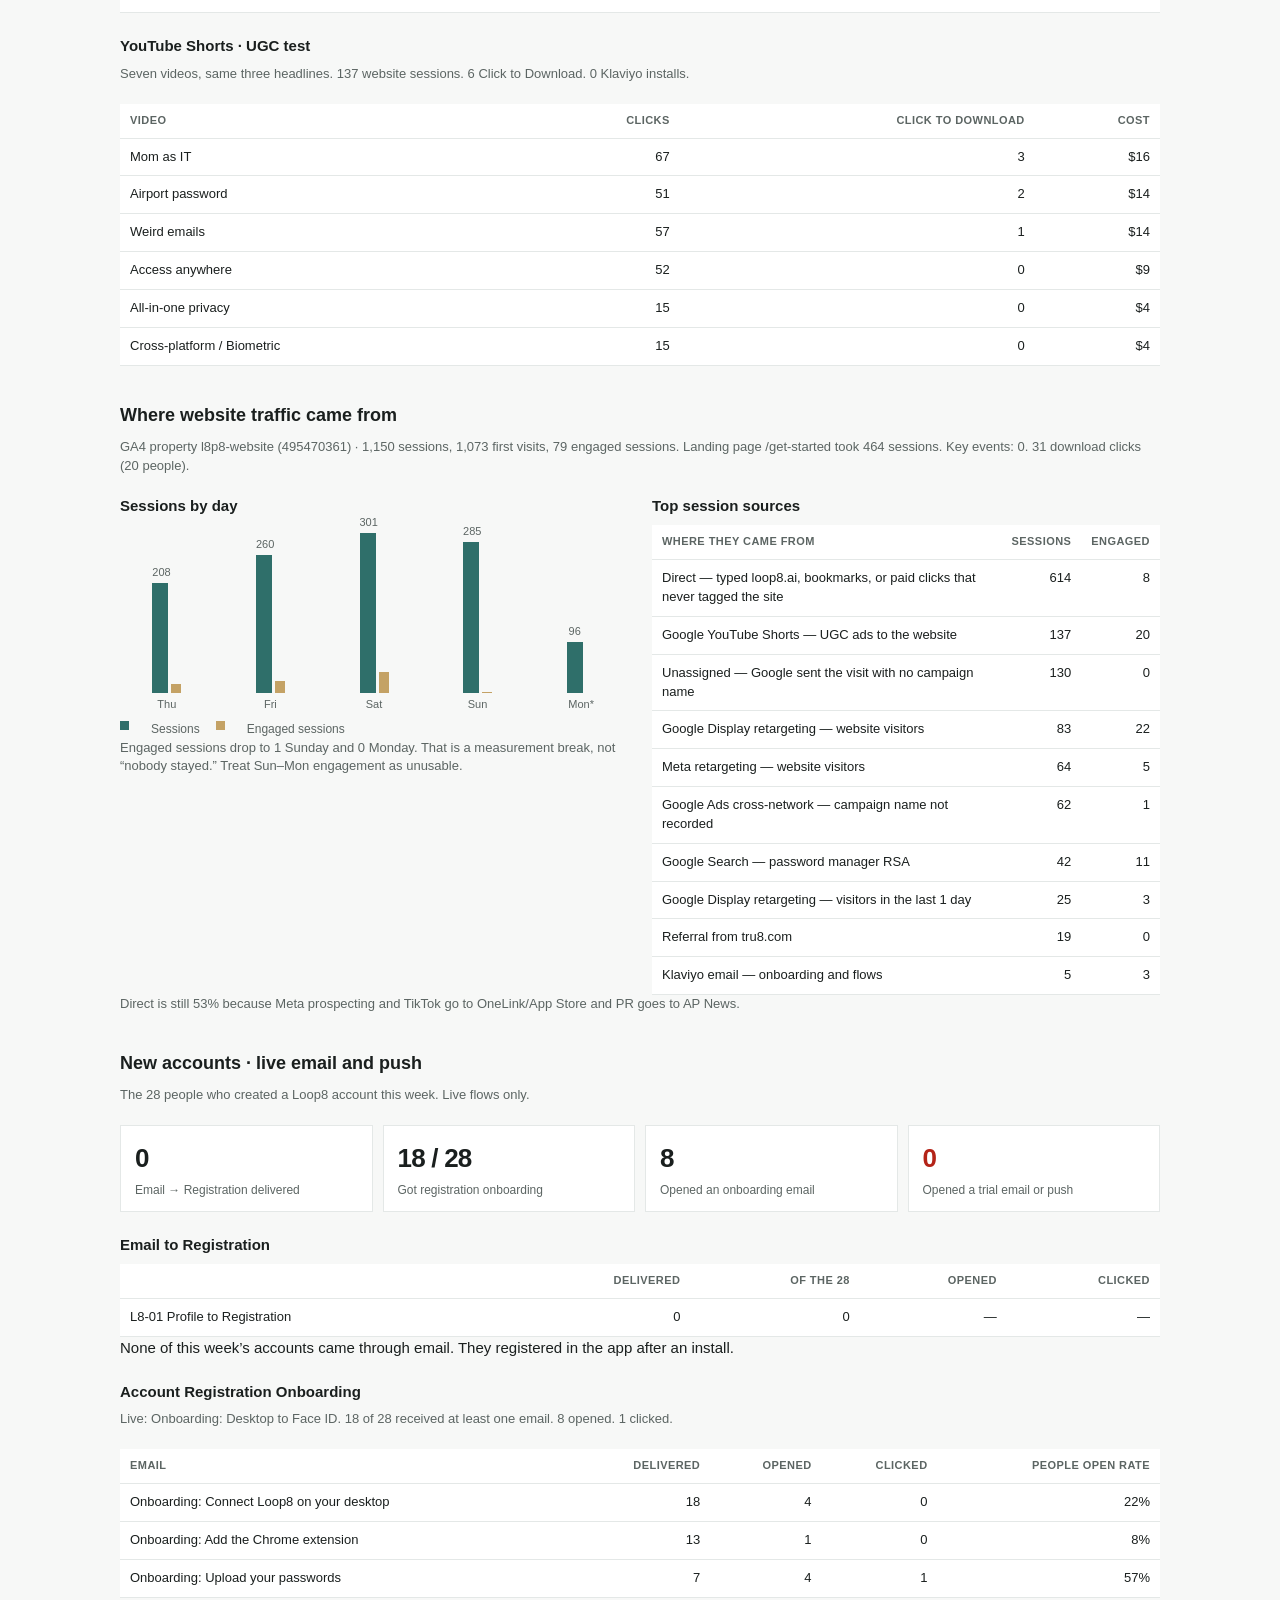
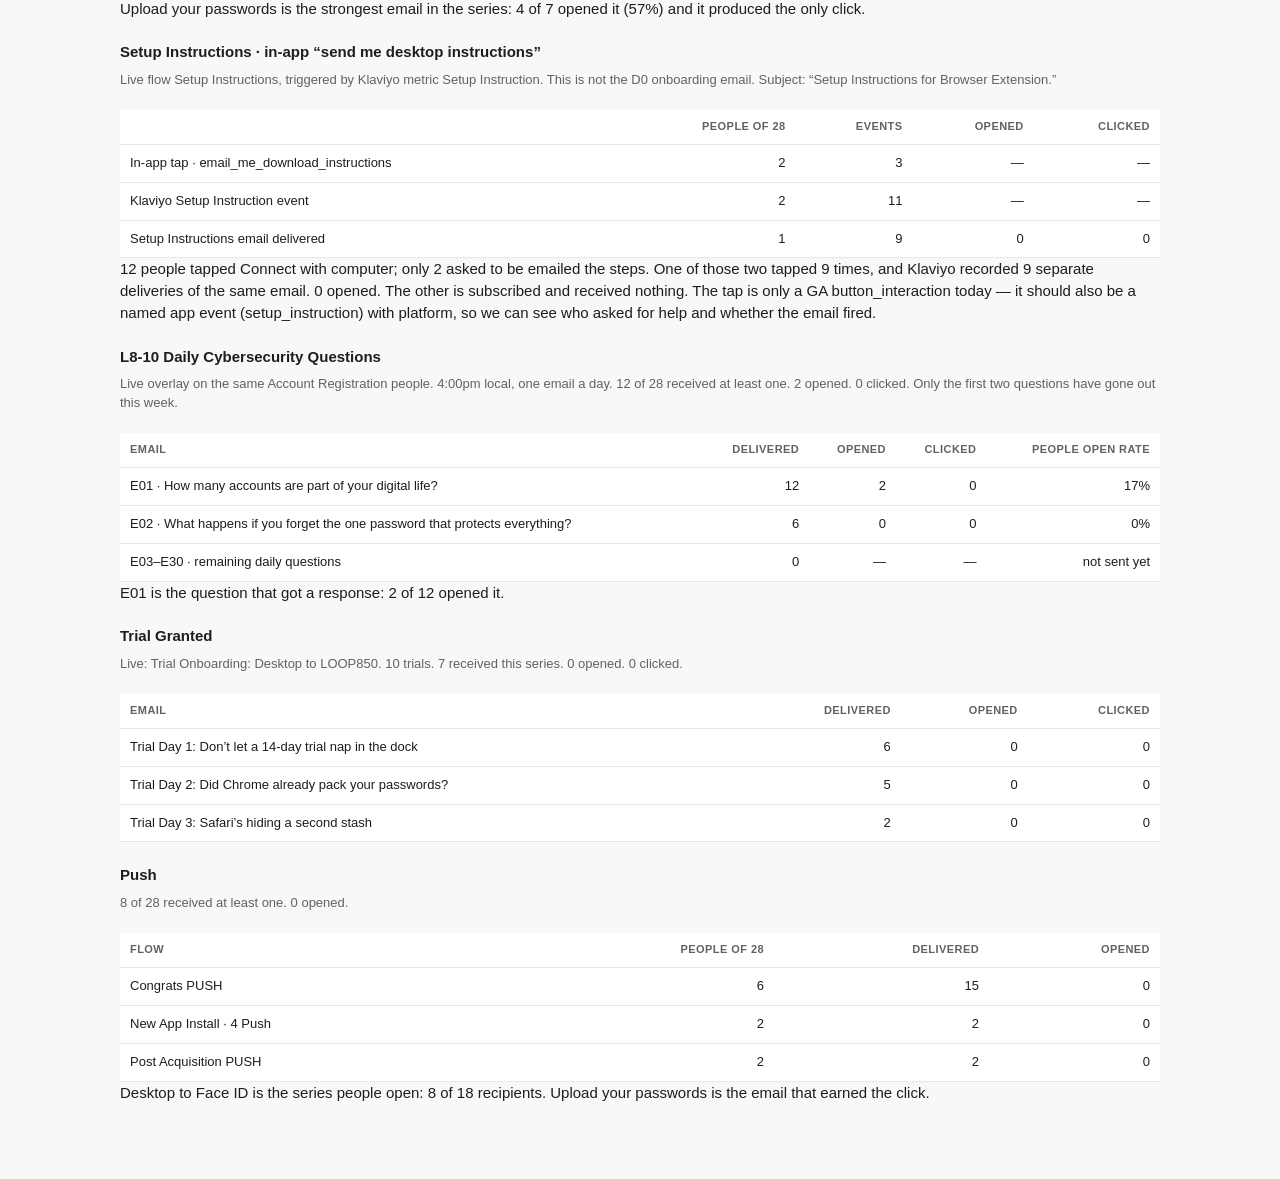
==== commit 889f9e76: "Remove the Verdict column from the YouTube Shorts table. Co-authored-by: Cursor <cursoragent@cursor." ====
--- a/report.html
+++ b/report.html
@@ -5,7 +5,7 @@
   <meta name="viewport" content="width=device-width, initial-scale=1" />
   <meta http-equiv="Cache-Control" content="no-cache, no-store, must-revalidate" />
   <title>Loop8 · Sep 10–14 account review</title>
-  <link rel="stylesheet" href="styles.css?v=10" />
+  <link rel="stylesheet" href="styles.css?v=11" />
 </head>
 <body>
   <div class="wrap">
@@ -187,13 +187,13 @@
     <h3>YouTube Shorts · UGC test</h3>
     <p class="sub">Seven videos, same three headlines. 137 website sessions. 6 Click to Download. 0 Klaviyo installs.</p>
     <table>
-      <tr><th>Video</th><th class="num">Clicks</th><th class="num">Click to Download</th><th class="num">Cost</th><th>Verdict</th></tr>
-      <tr><td>Mom as IT</td><td class="num">67</td><td class="num">3</td><td class="num">$16</td><td>Best UGC</td></tr>
-      <tr><td>Airport password</td><td class="num">51</td><td class="num">2</td><td class="num">$14</td><td>Keep</td></tr>
-      <tr><td>Weird emails</td><td class="num">57</td><td class="num">1</td><td class="num">$14</td><td>Volume, weaker convert</td></tr>
-      <tr><td>Access anywhere</td><td class="num">52</td><td class="num">0</td><td class="num">$9</td><td>Cut</td></tr>
-      <tr><td>All-in-one privacy</td><td class="num">15</td><td class="num">0</td><td class="num">$4</td><td>Cut</td></tr>
-      <tr><td>Cross-platform / Biometric</td><td class="num">15</td><td class="num">0</td><td class="num">$4</td><td>Not delivered</td></tr>
+      <tr><th>Video</th><th class="num">Clicks</th><th class="num">Click to Download</th><th class="num">Cost</th></tr>
+      <tr><td>Mom as IT</td><td class="num">67</td><td class="num">3</td><td class="num">$16</td></tr>
+      <tr><td>Airport password</td><td class="num">51</td><td class="num">2</td><td class="num">$14</td></tr>
+      <tr><td>Weird emails</td><td class="num">57</td><td class="num">1</td><td class="num">$14</td></tr>
+      <tr><td>Access anywhere</td><td class="num">52</td><td class="num">0</td><td class="num">$9</td></tr>
+      <tr><td>All-in-one privacy</td><td class="num">15</td><td class="num">0</td><td class="num">$4</td></tr>
+      <tr><td>Cross-platform / Biometric</td><td class="num">15</td><td class="num">0</td><td class="num">$4</td></tr>
     </table>
 
     <h2>Where website traffic came from</h2>
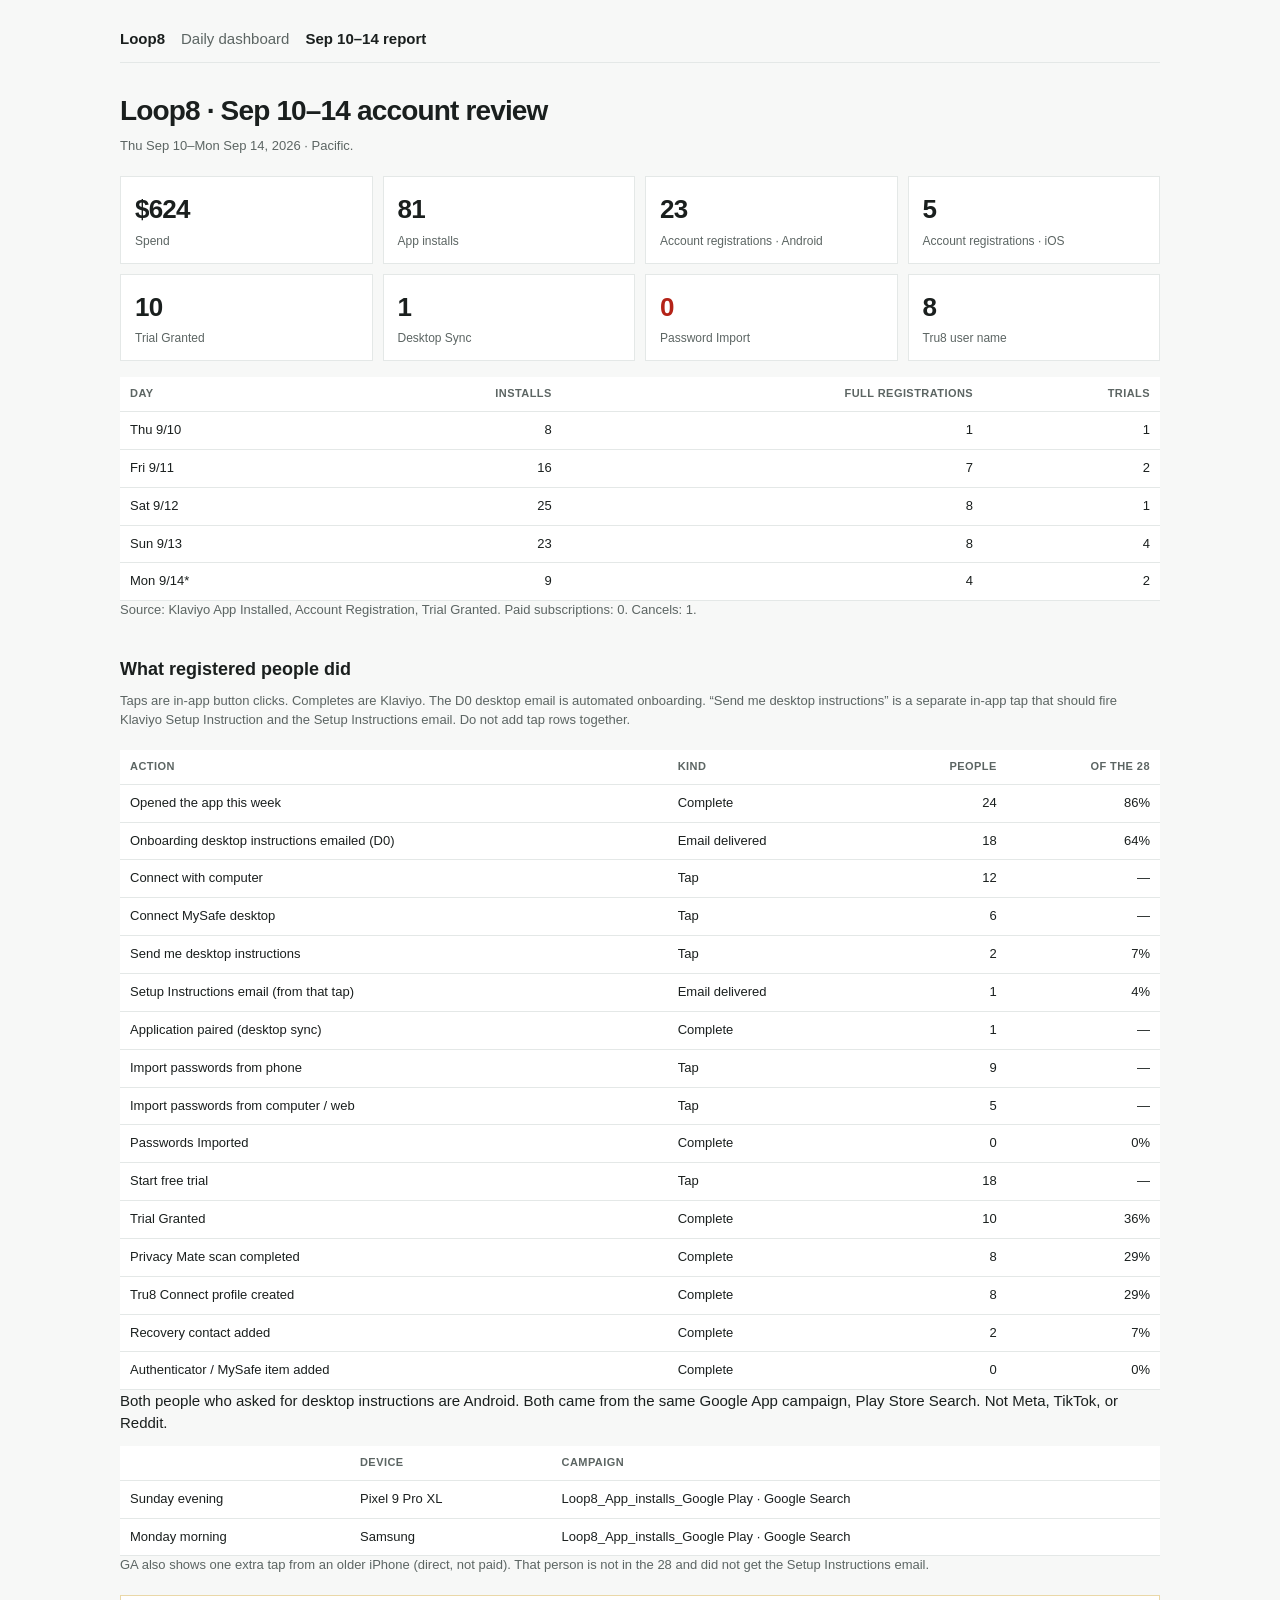
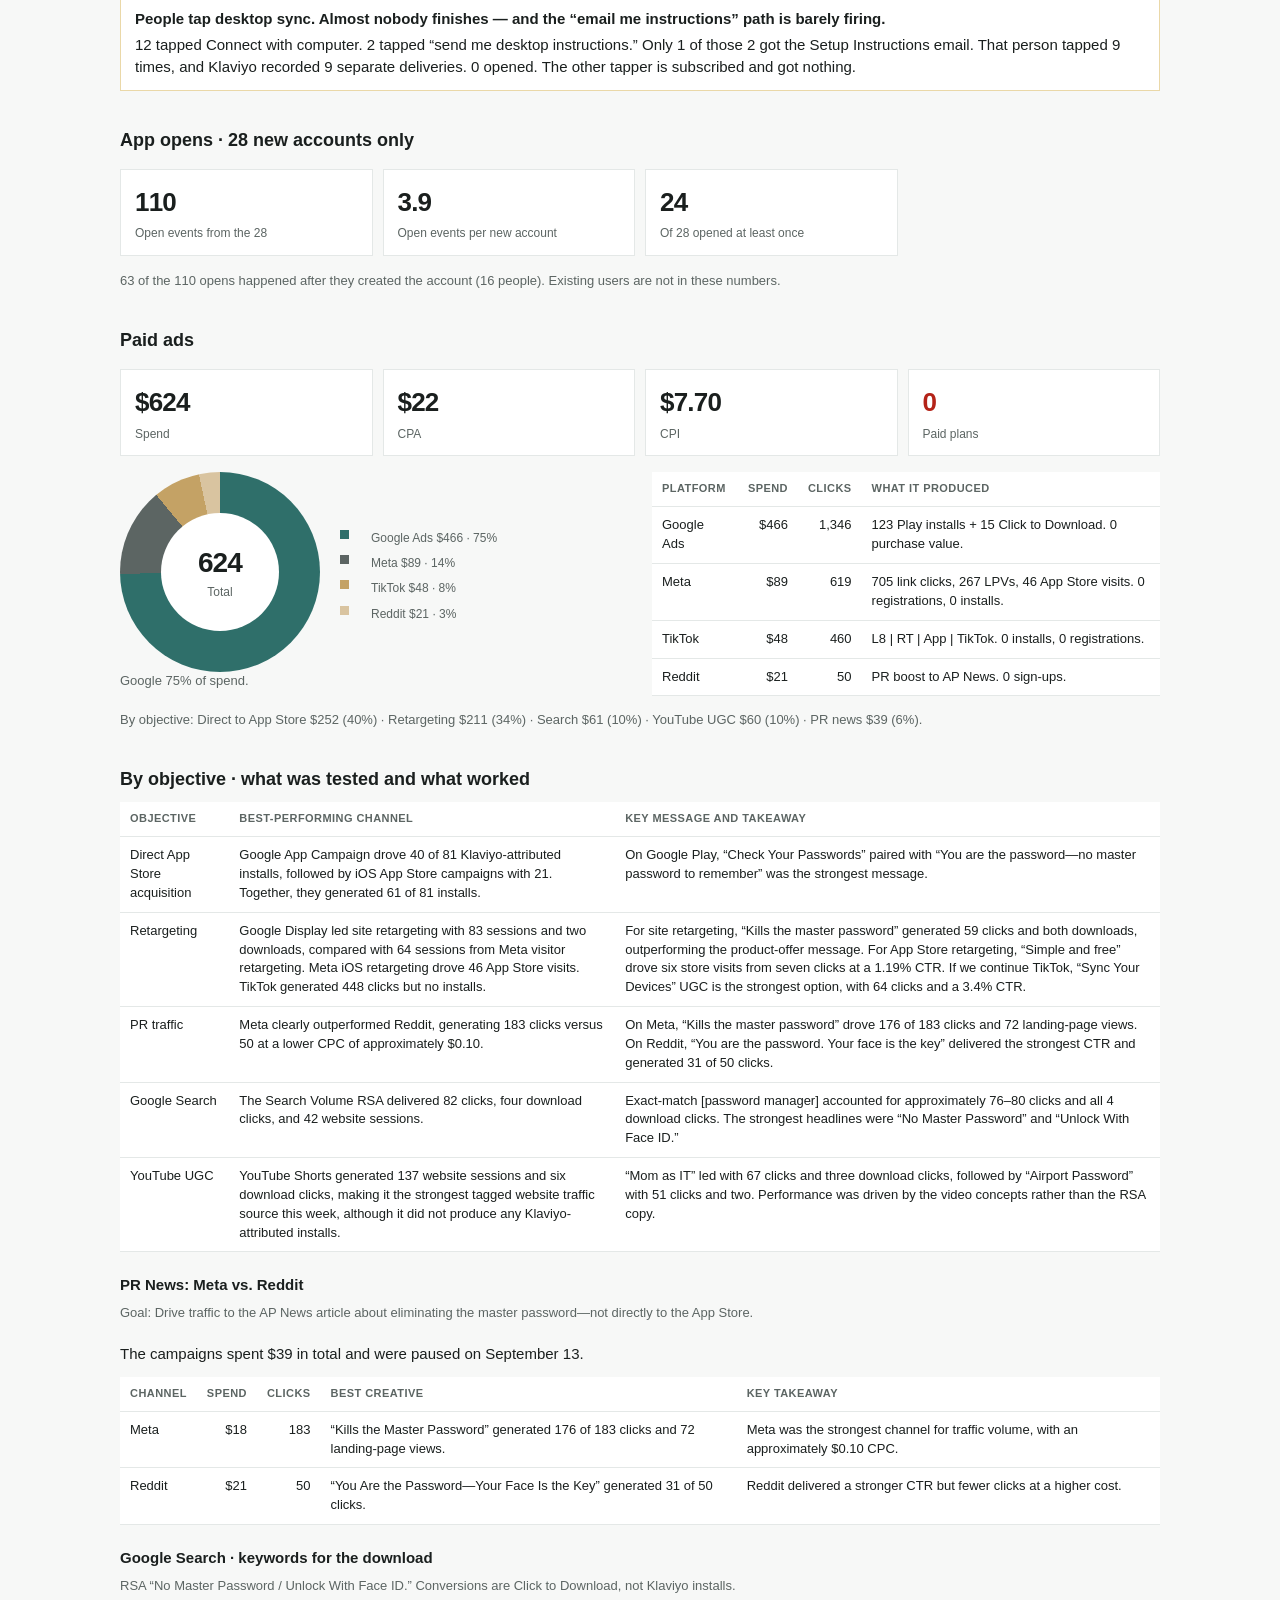
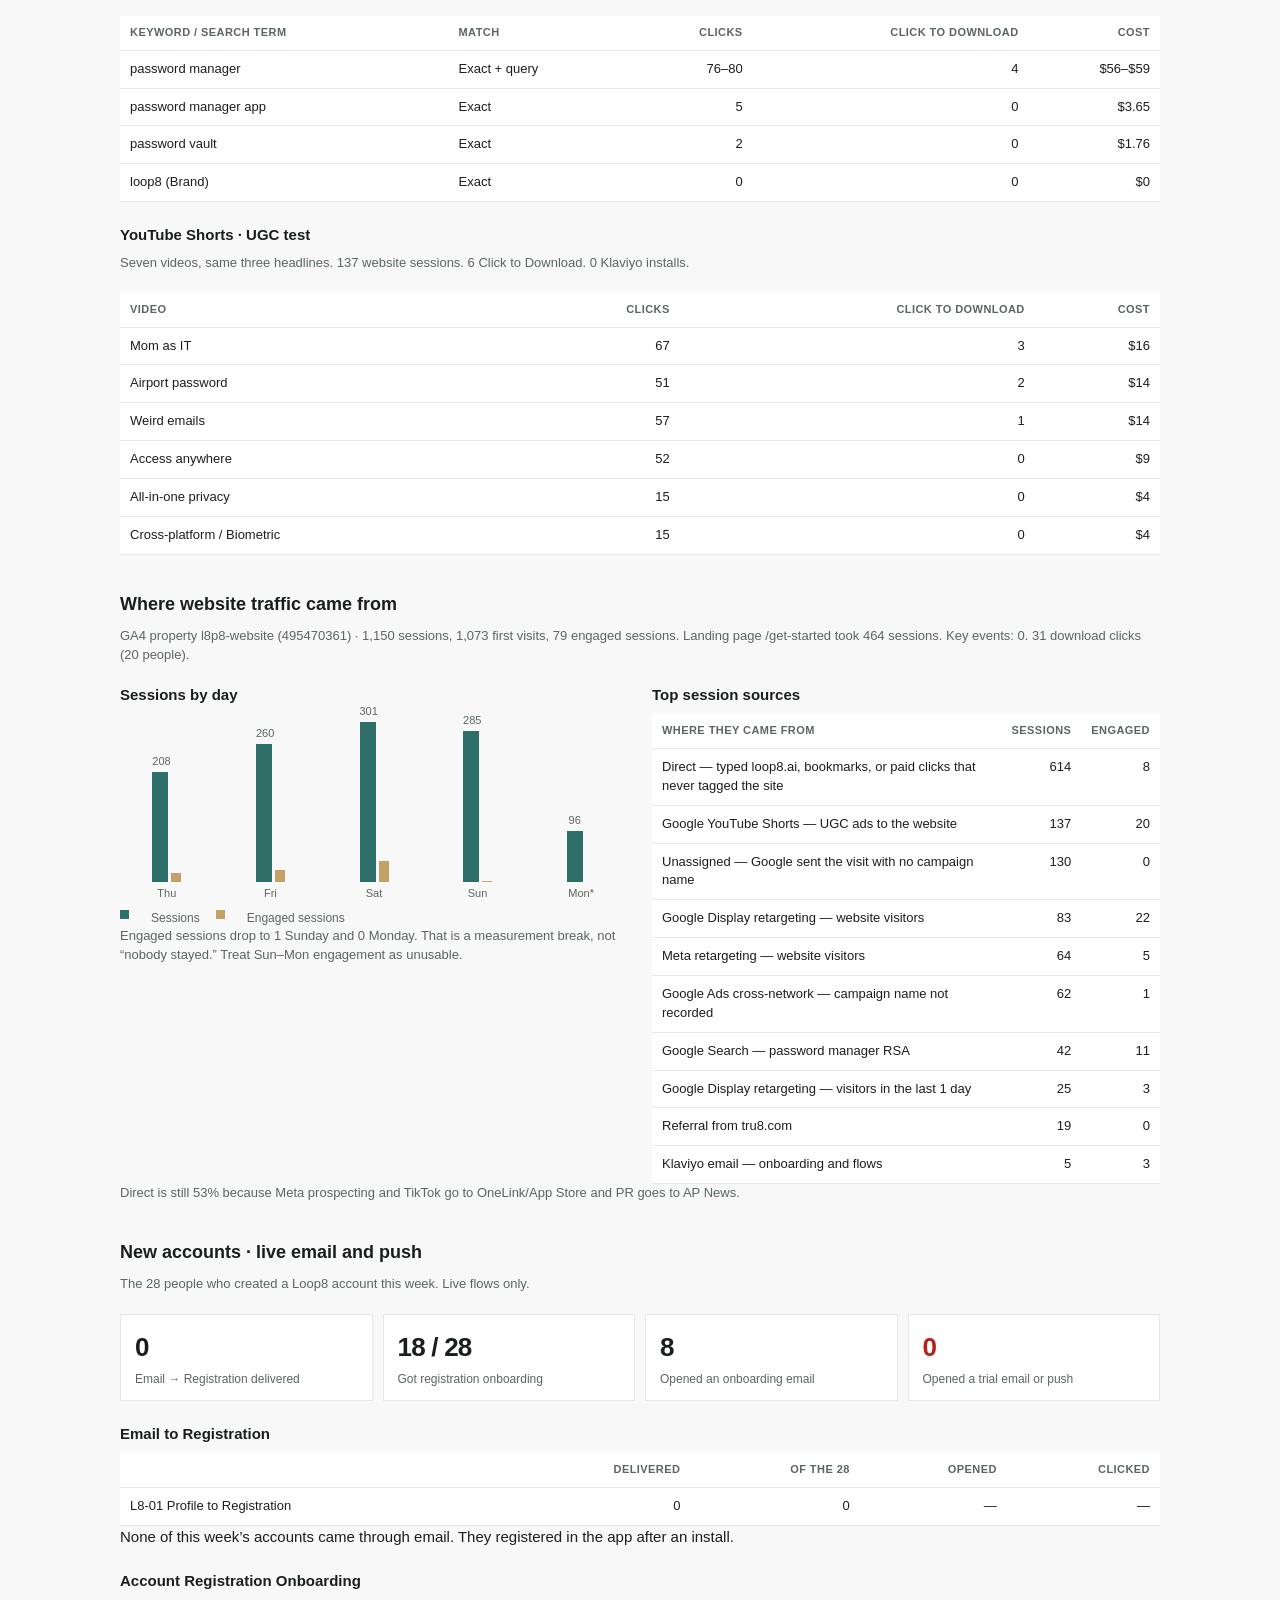
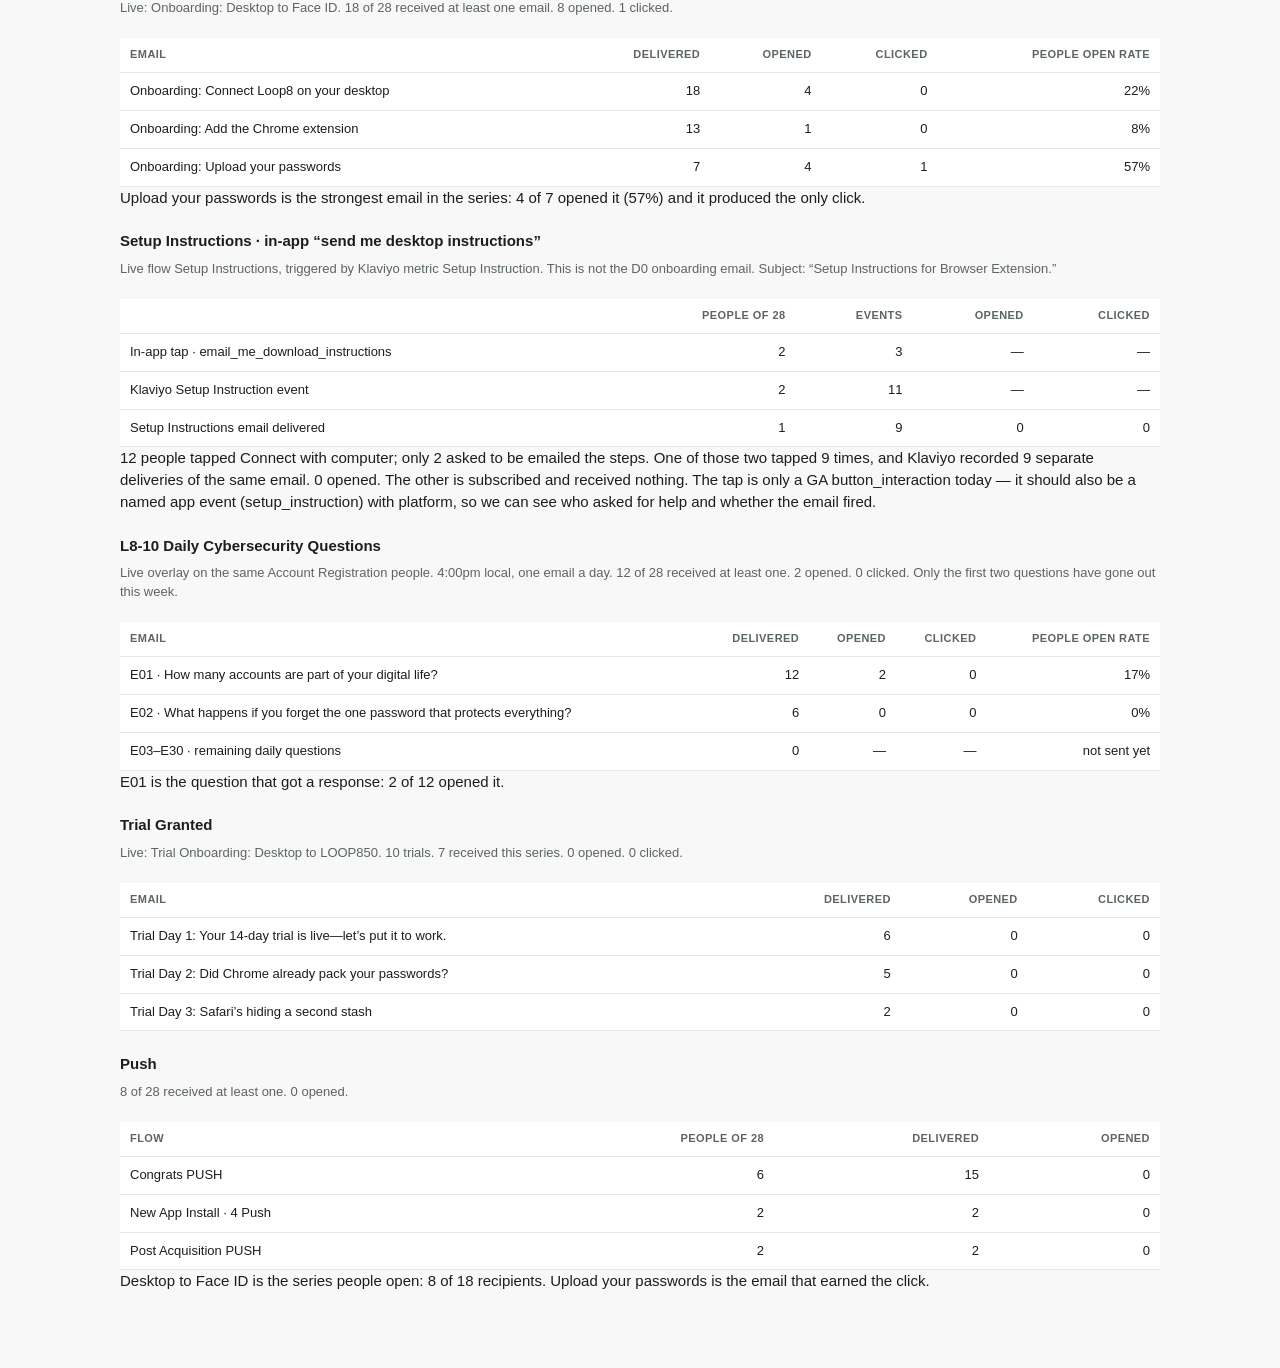
==== commit a8a2772a: "Show which Google Play campaign the desktop-instruction tappers came from, and use the live Trial Da" ====
--- a/report.html
+++ b/report.html
@@ -5,7 +5,7 @@
   <meta name="viewport" content="width=device-width, initial-scale=1" />
   <meta http-equiv="Cache-Control" content="no-cache, no-store, must-revalidate" />
   <title>Loop8 · Sep 10–14 account review</title>
-  <link rel="stylesheet" href="styles.css?v=11" />
+  <link rel="stylesheet" href="styles.css?v=13" />
 </head>
 <body>
   <div class="wrap">
@@ -60,6 +60,13 @@
       <tr><td>Recovery contact added</td><td>Complete</td><td class="num">2</td><td class="num">7%</td></tr>
       <tr><td>Authenticator / MySafe item added</td><td>Complete</td><td class="num">0</td><td class="num">0%</td></tr>
     </table>
+    <p>Both people who asked for desktop instructions are Android. Both came from the same Google App campaign, Play Store Search. Not Meta, TikTok, or Reddit.</p>
+    <table>
+      <tr><th></th><th>Device</th><th>Campaign</th></tr>
+      <tr><td>Sunday evening</td><td>Pixel 9 Pro XL</td><td>Loop8_App_installs_Google Play · Google Search</td></tr>
+      <tr><td>Monday morning</td><td>Samsung</td><td>Loop8_App_installs_Google Play · Google Search</td></tr>
+    </table>
+    <p class="note">GA also shows one extra tap from an older iPhone (direct, not paid). That person is not in the 28 and did not get the Setup Instructions email.</p>
     <div class="callout warn">
       <b>People tap desktop sync. Almost nobody finishes — and the “email me instructions” path is barely firing.</b>
       12 tapped Connect with computer. 2 tapped “send me desktop instructions.” Only 1 of those 2 got the Setup Instructions email. That person tapped 9 times, and Klaviyo recorded 9 separate deliveries. 0 opened. The other tapper is subscribed and got nothing.
@@ -298,7 +305,7 @@
     <p class="sub">Live: Trial Onboarding: Desktop to LOOP850. 10 trials. 7 received this series. 0 opened. 0 clicked.</p>
     <table>
       <tr><th>Email</th><th class="num">Delivered</th><th class="num">Opened</th><th class="num">Clicked</th></tr>
-      <tr><td>Trial Day 1: Don’t let a 14-day trial nap in the dock</td><td class="num">6</td><td class="num">0</td><td class="num">0</td></tr>
+      <tr><td>Trial Day 1: Your 14-day trial is live—let’s put it to work.</td><td class="num">6</td><td class="num">0</td><td class="num">0</td></tr>
       <tr><td>Trial Day 2: Did Chrome already pack your passwords?</td><td class="num">5</td><td class="num">0</td><td class="num">0</td></tr>
       <tr><td>Trial Day 3: Safari’s hiding a second stash</td><td class="num">2</td><td class="num">0</td><td class="num">0</td></tr>
     </table>
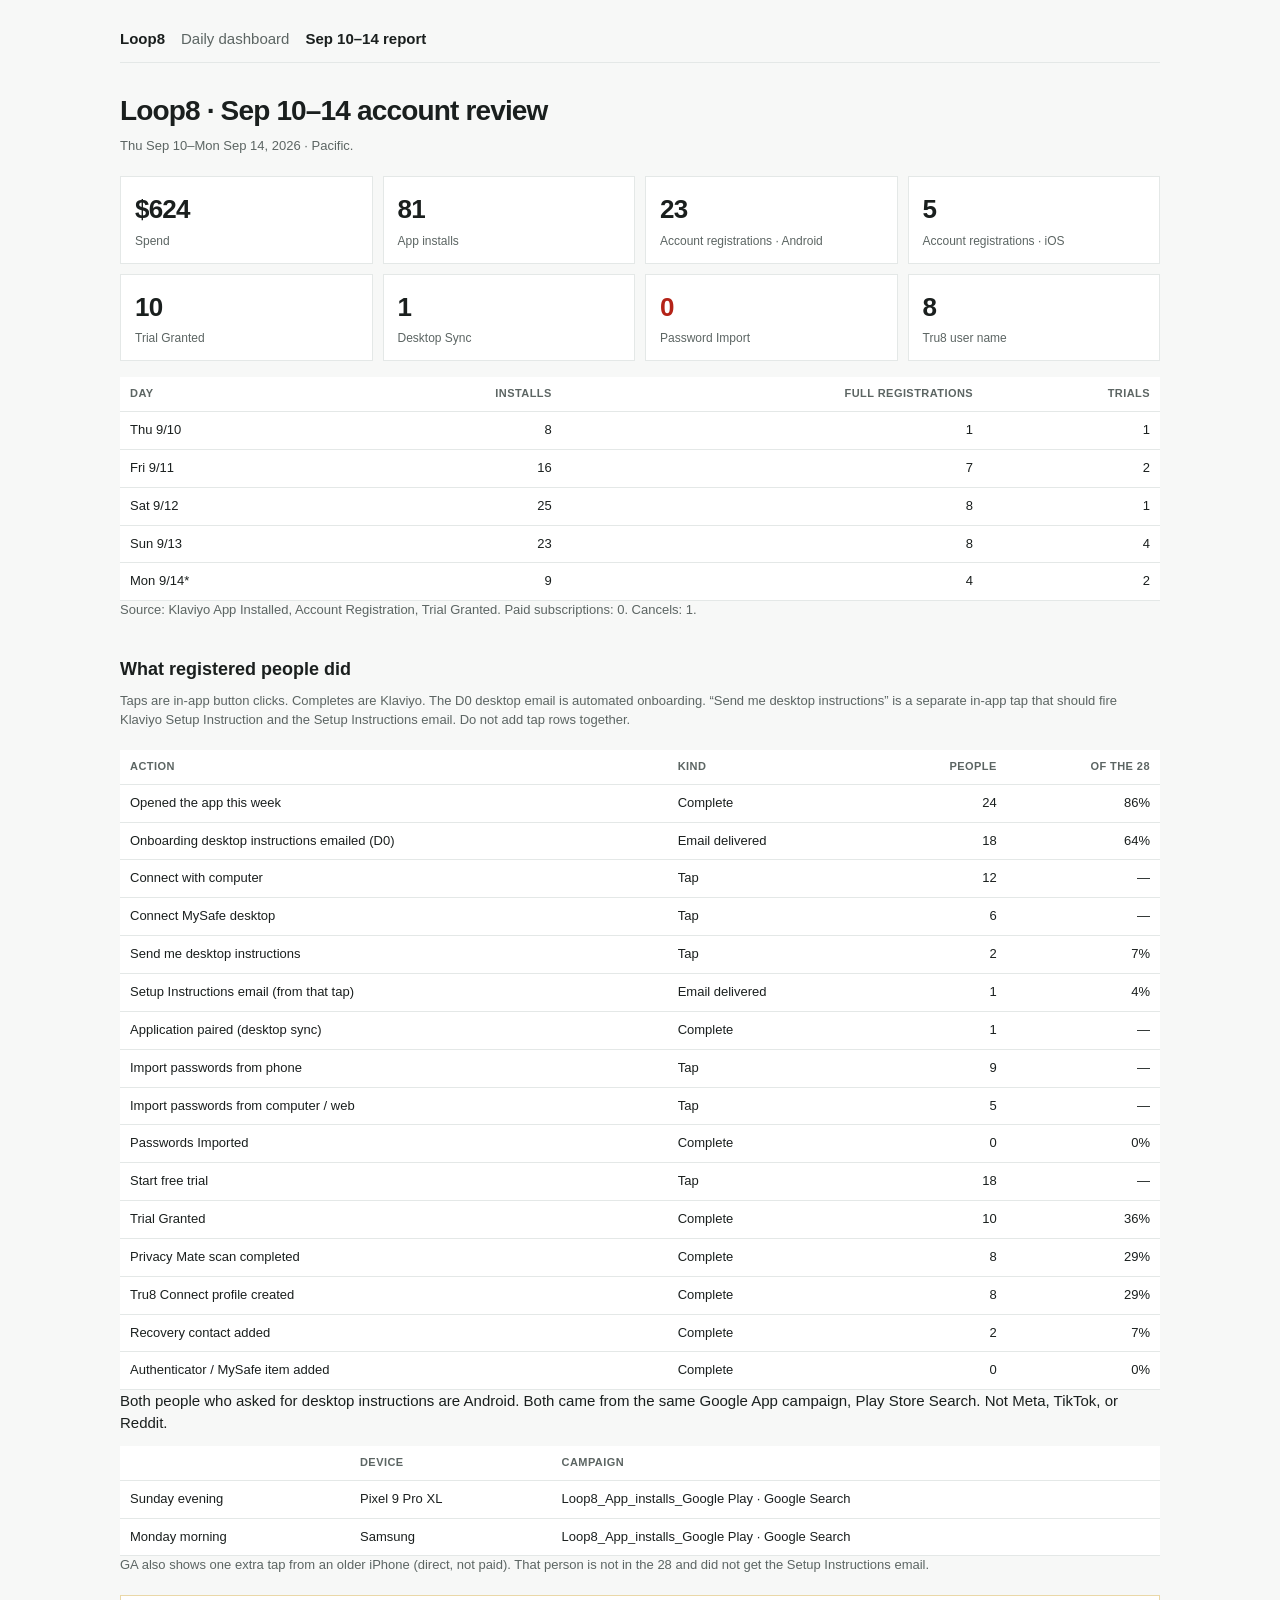
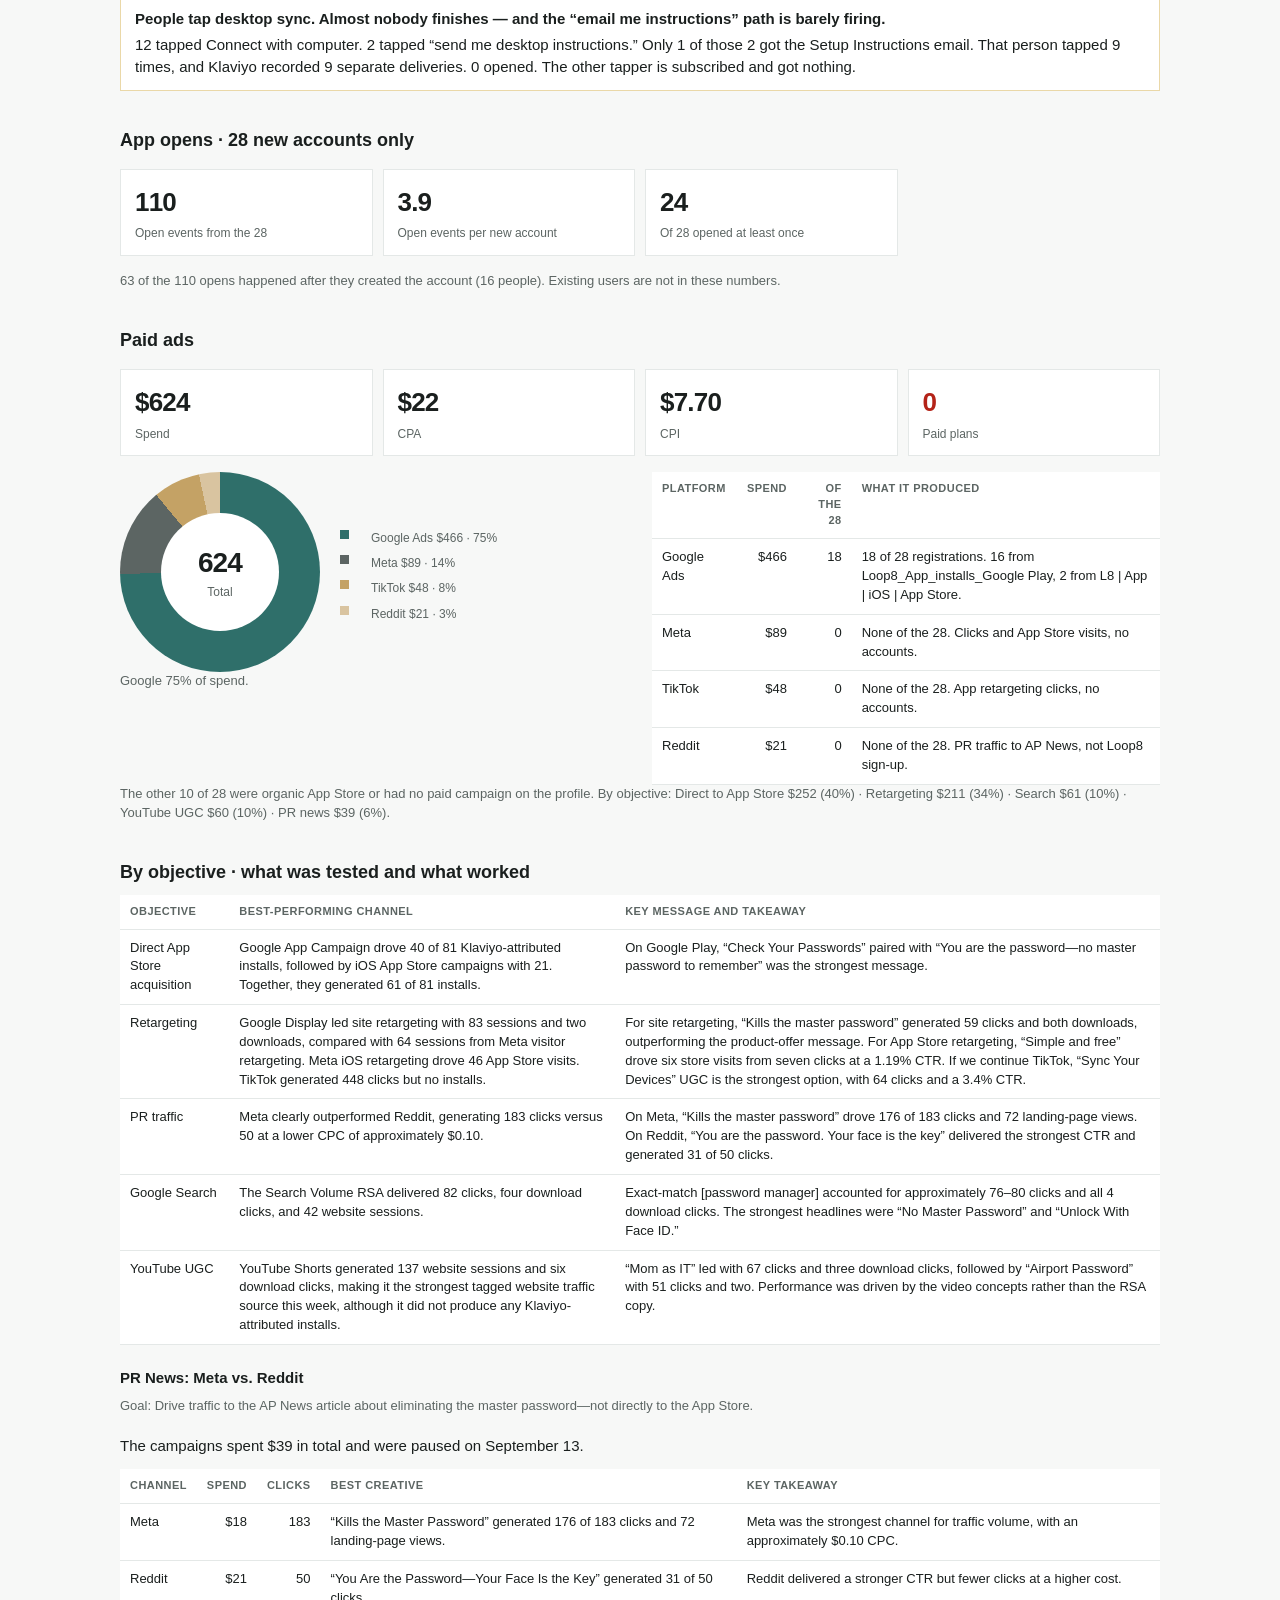
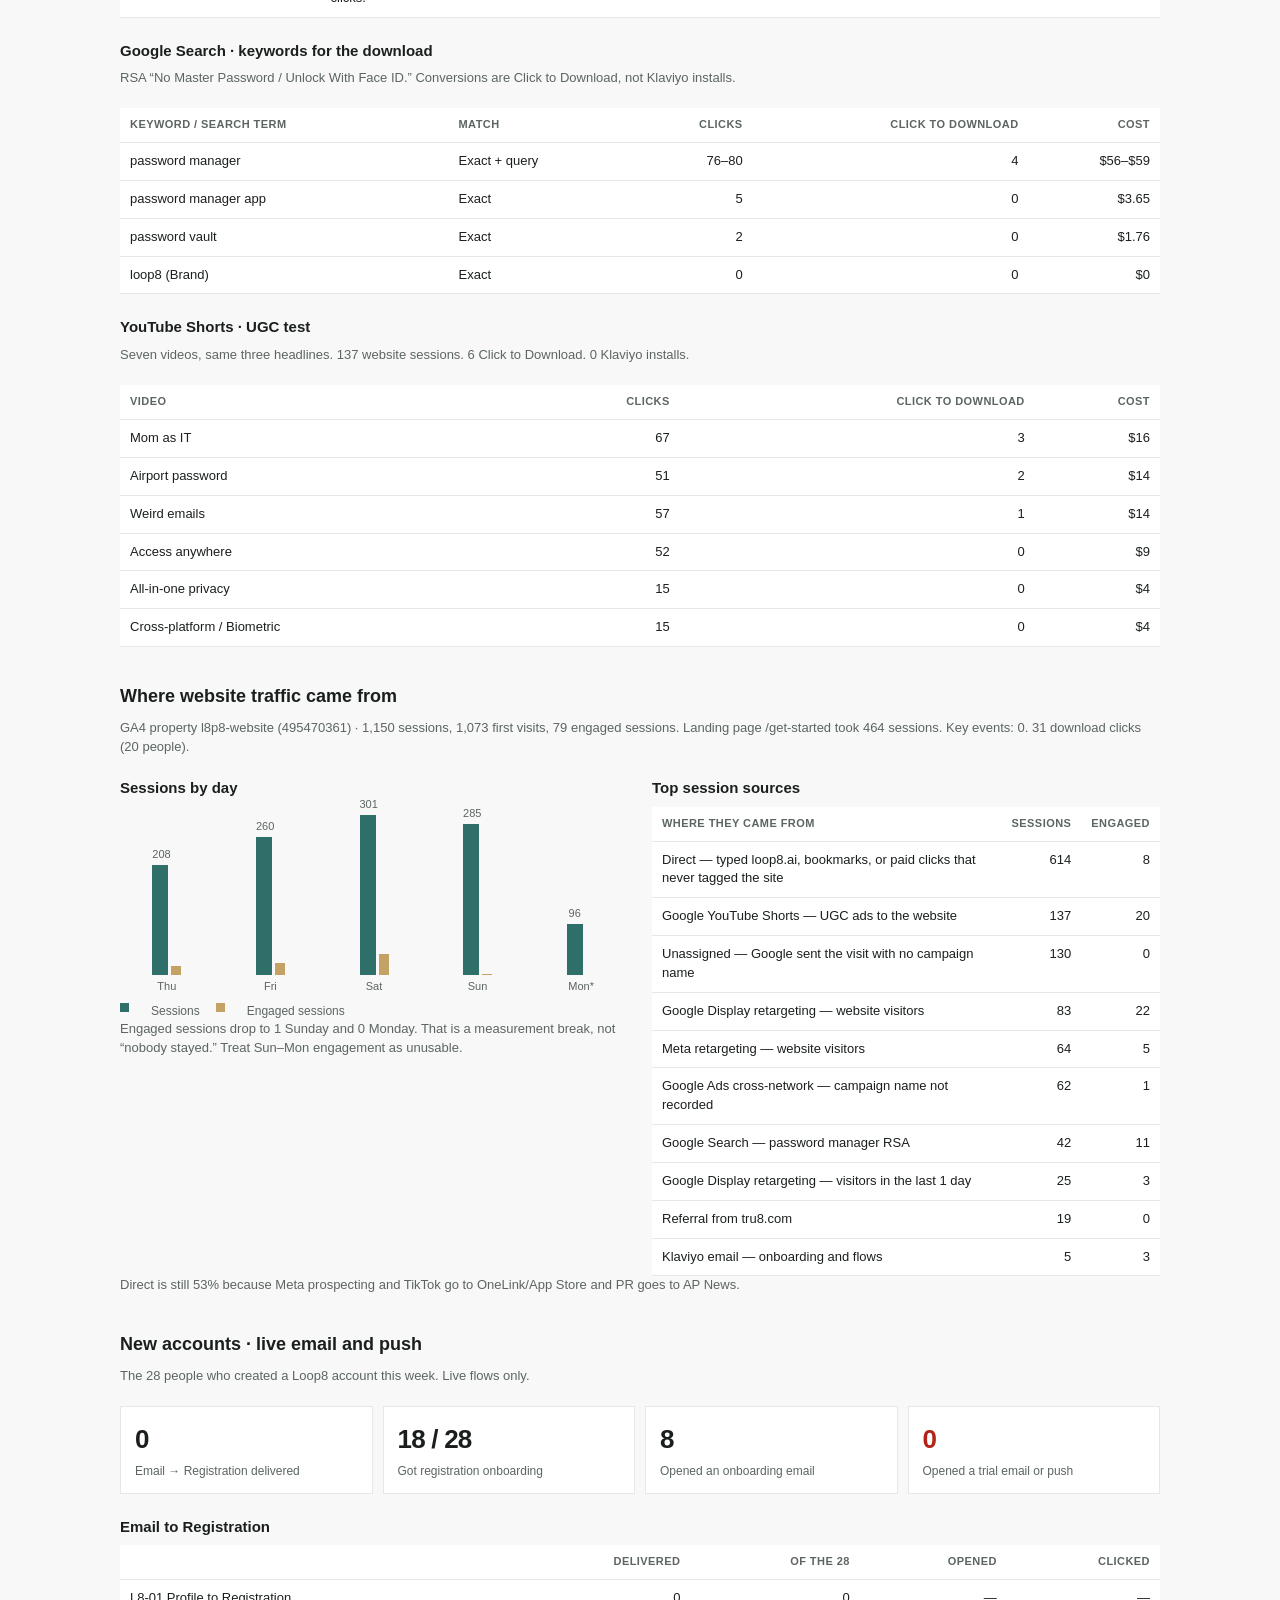
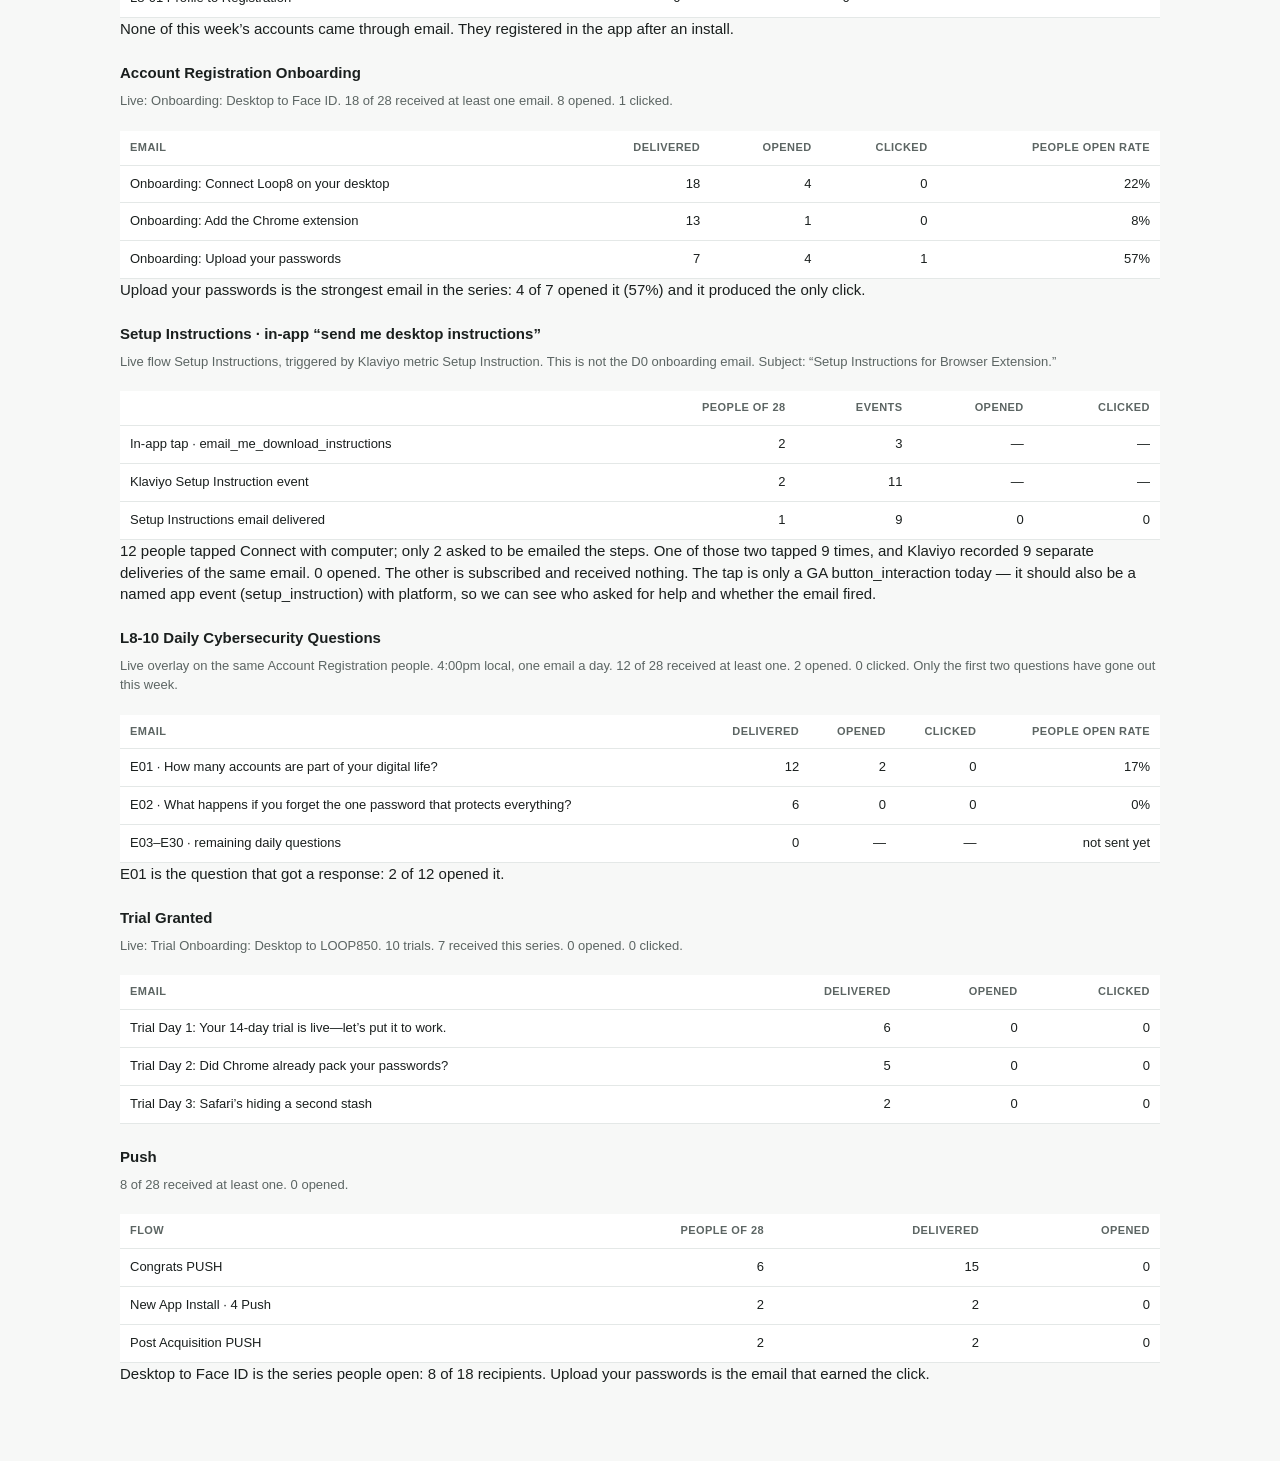
==== commit ca30cbf8: "Align the platform table with the 28 Klaviyo registrations instead of ads-manager installs. Co-autho" ====
--- a/report.html
+++ b/report.html
@@ -5,7 +5,7 @@
   <meta name="viewport" content="width=device-width, initial-scale=1" />
   <meta http-equiv="Cache-Control" content="no-cache, no-store, must-revalidate" />
   <title>Loop8 · Sep 10–14 account review</title>
-  <link rel="stylesheet" href="styles.css?v=13" />
+  <link rel="stylesheet" href="styles.css?v=14" />
 </head>
 <body>
   <div class="wrap">
@@ -101,34 +101,34 @@
         <p class="note">Google 75% of spend.</p>
       </div>
       <table>
-        <tr><th>Platform</th><th class="num">Spend</th><th class="num">Clicks</th><th>What it produced</th></tr>
+        <tr><th>Platform</th><th class="num">Spend</th><th class="num">Of the 28</th><th>What it produced</th></tr>
         <tr>
           <td>Google Ads</td>
           <td class="num">$466</td>
-          <td class="num">1,346</td>
-          <td>123 Play installs + 15 Click to Download. 0 purchase value.</td>
+          <td class="num">18</td>
+          <td>18 of 28 registrations. 16 from Loop8_App_installs_Google Play, 2 from L8 | App | iOS | App Store.</td>
         </tr>
         <tr>
           <td>Meta</td>
           <td class="num">$89</td>
-          <td class="num">619</td>
-          <td>705 link clicks, 267 LPVs, 46 App Store visits. 0 registrations, 0 installs.</td>
+          <td class="num">0</td>
+          <td>None of the 28. Clicks and App Store visits, no accounts.</td>
         </tr>
         <tr>
           <td>TikTok</td>
           <td class="num">$48</td>
-          <td class="num">460</td>
-          <td>L8 | RT | App | TikTok. 0 installs, 0 registrations.</td>
+          <td class="num">0</td>
+          <td>None of the 28. App retargeting clicks, no accounts.</td>
         </tr>
         <tr>
           <td>Reddit</td>
           <td class="num">$21</td>
-          <td class="num">50</td>
-          <td>PR boost to AP News. 0 sign-ups.</td>
+          <td class="num">0</td>
+          <td>None of the 28. PR traffic to AP News, not Loop8 sign-up.</td>
         </tr>
       </table>
     </div>
-    <p class="note">By objective: Direct to App Store $252 (40%) · Retargeting $211 (34%) · Search $61 (10%) · YouTube UGC $60 (10%) · PR news $39 (6%).</p>
+    <p class="note">The other 10 of 28 were organic App Store or had no paid campaign on the profile. By objective: Direct to App Store $252 (40%) · Retargeting $211 (34%) · Search $61 (10%) · YouTube UGC $60 (10%) · PR news $39 (6%).</p>
 
     <h2>By objective · what was tested and what worked</h2>
     <table>
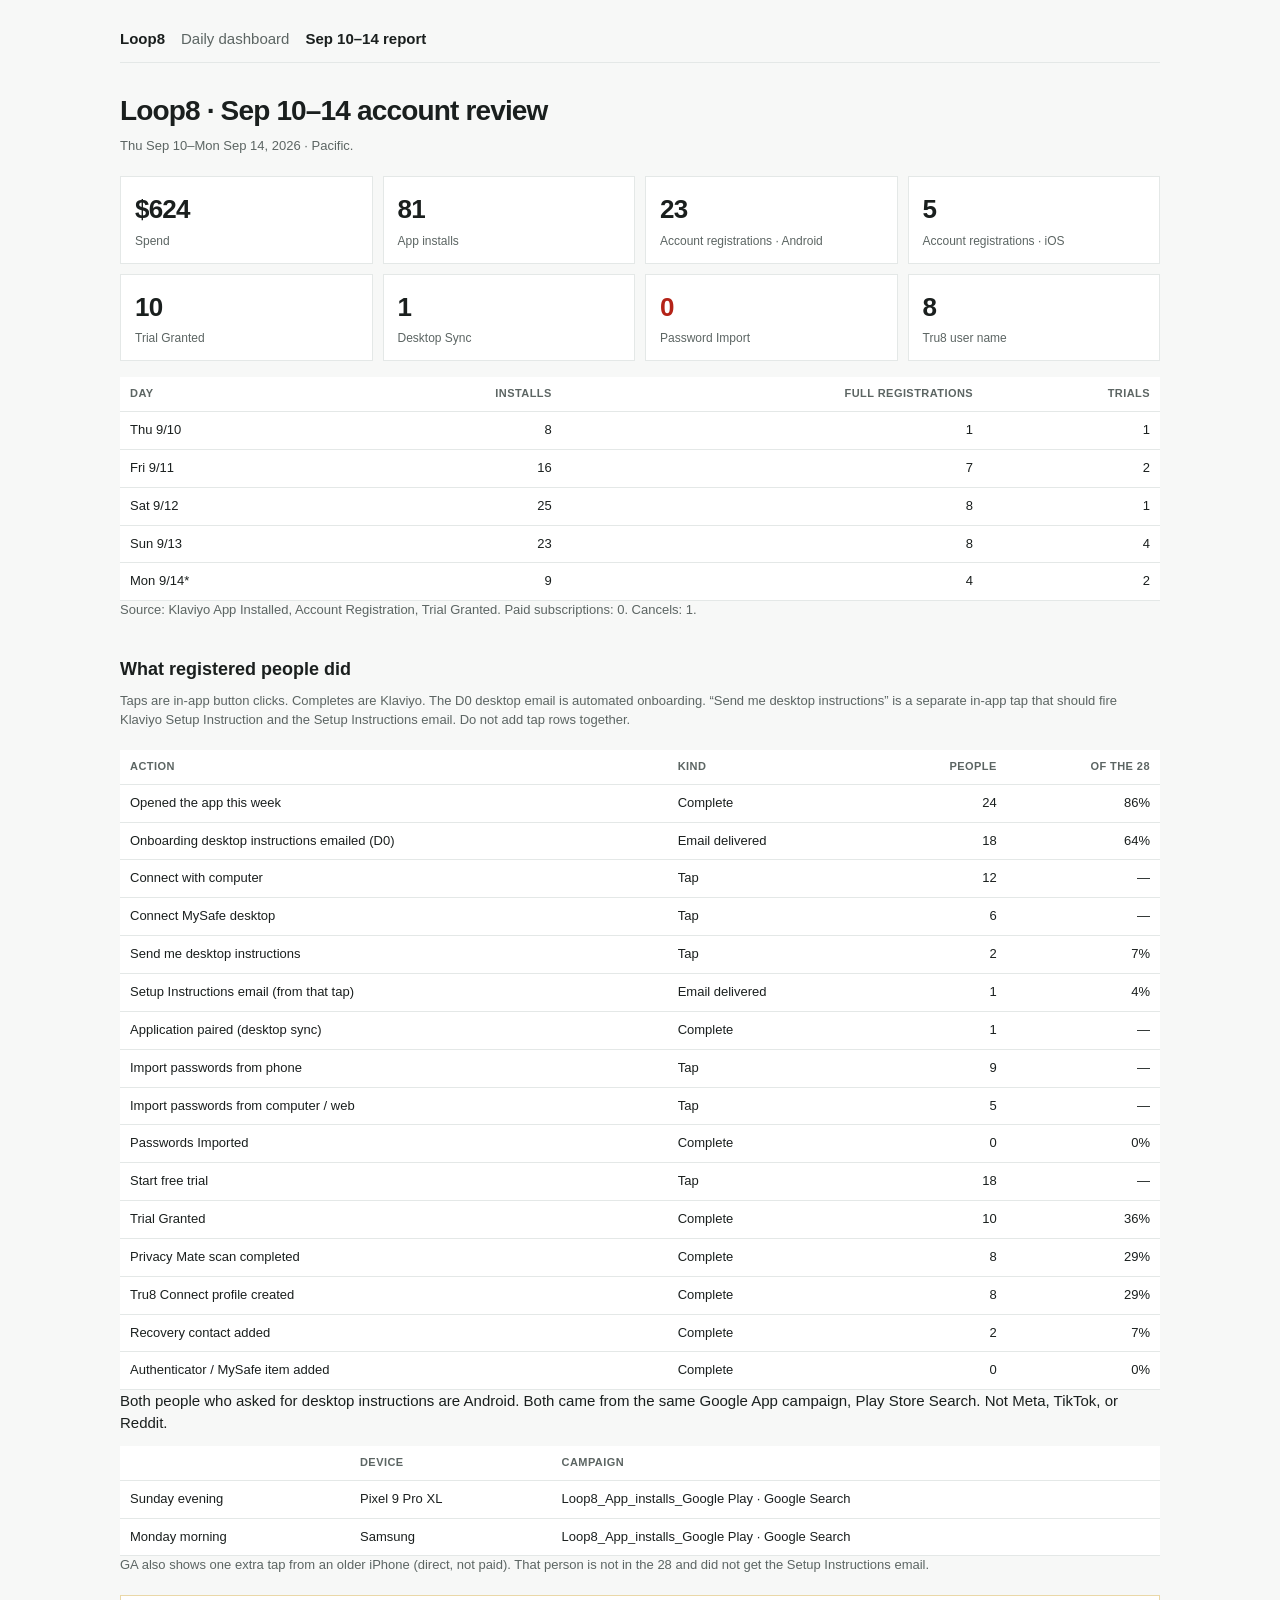
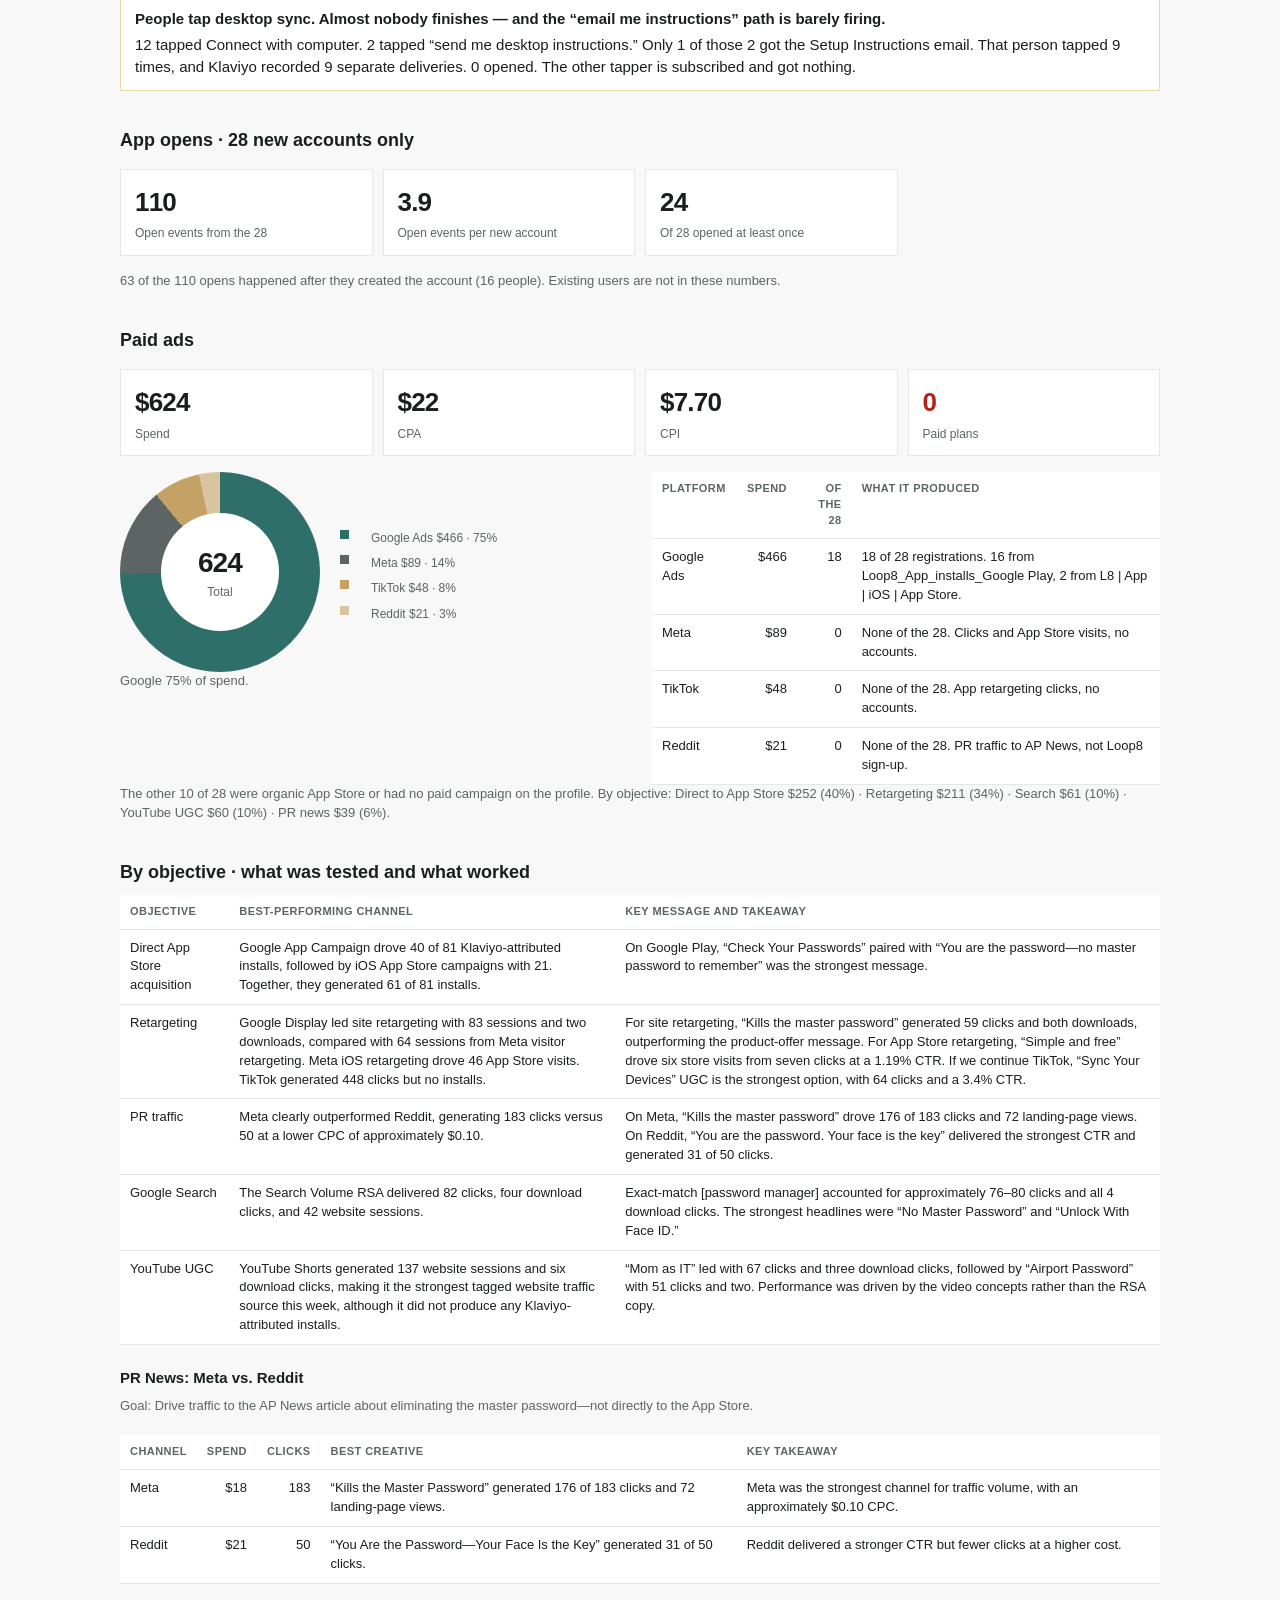
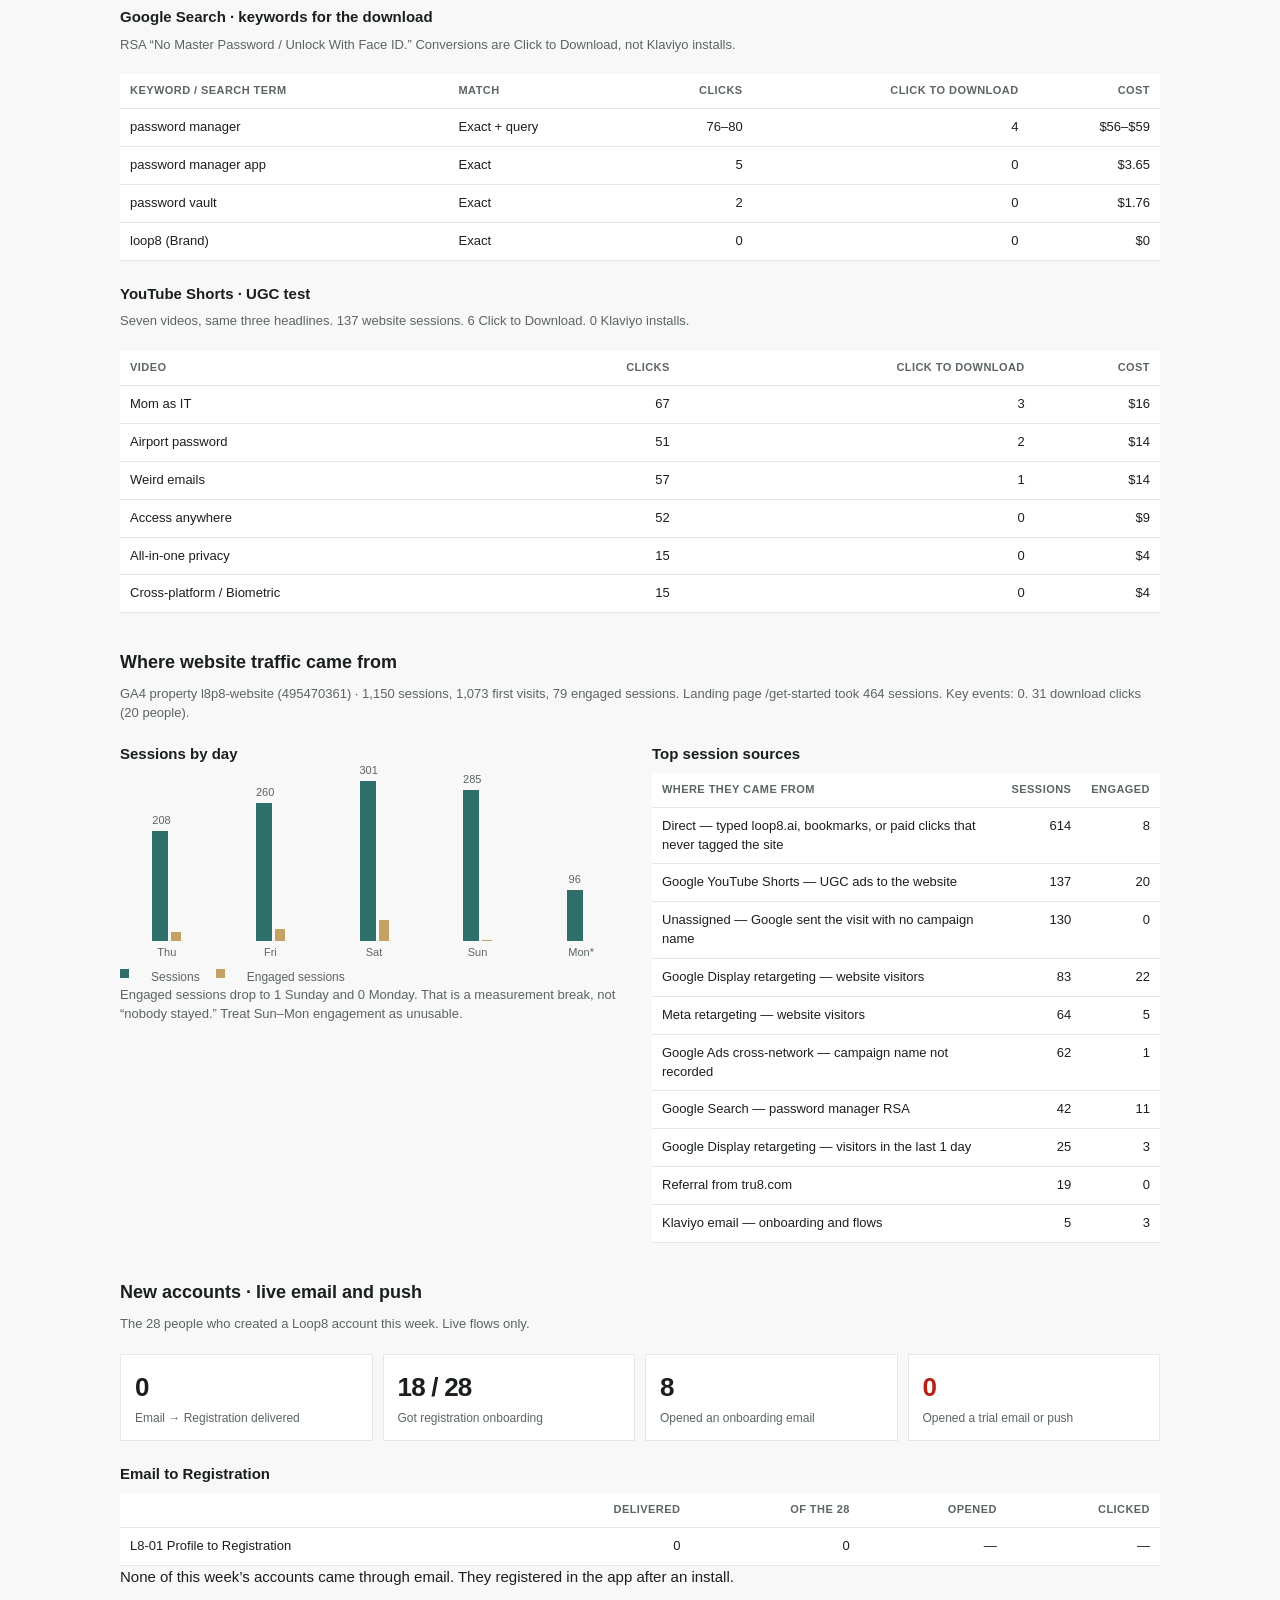
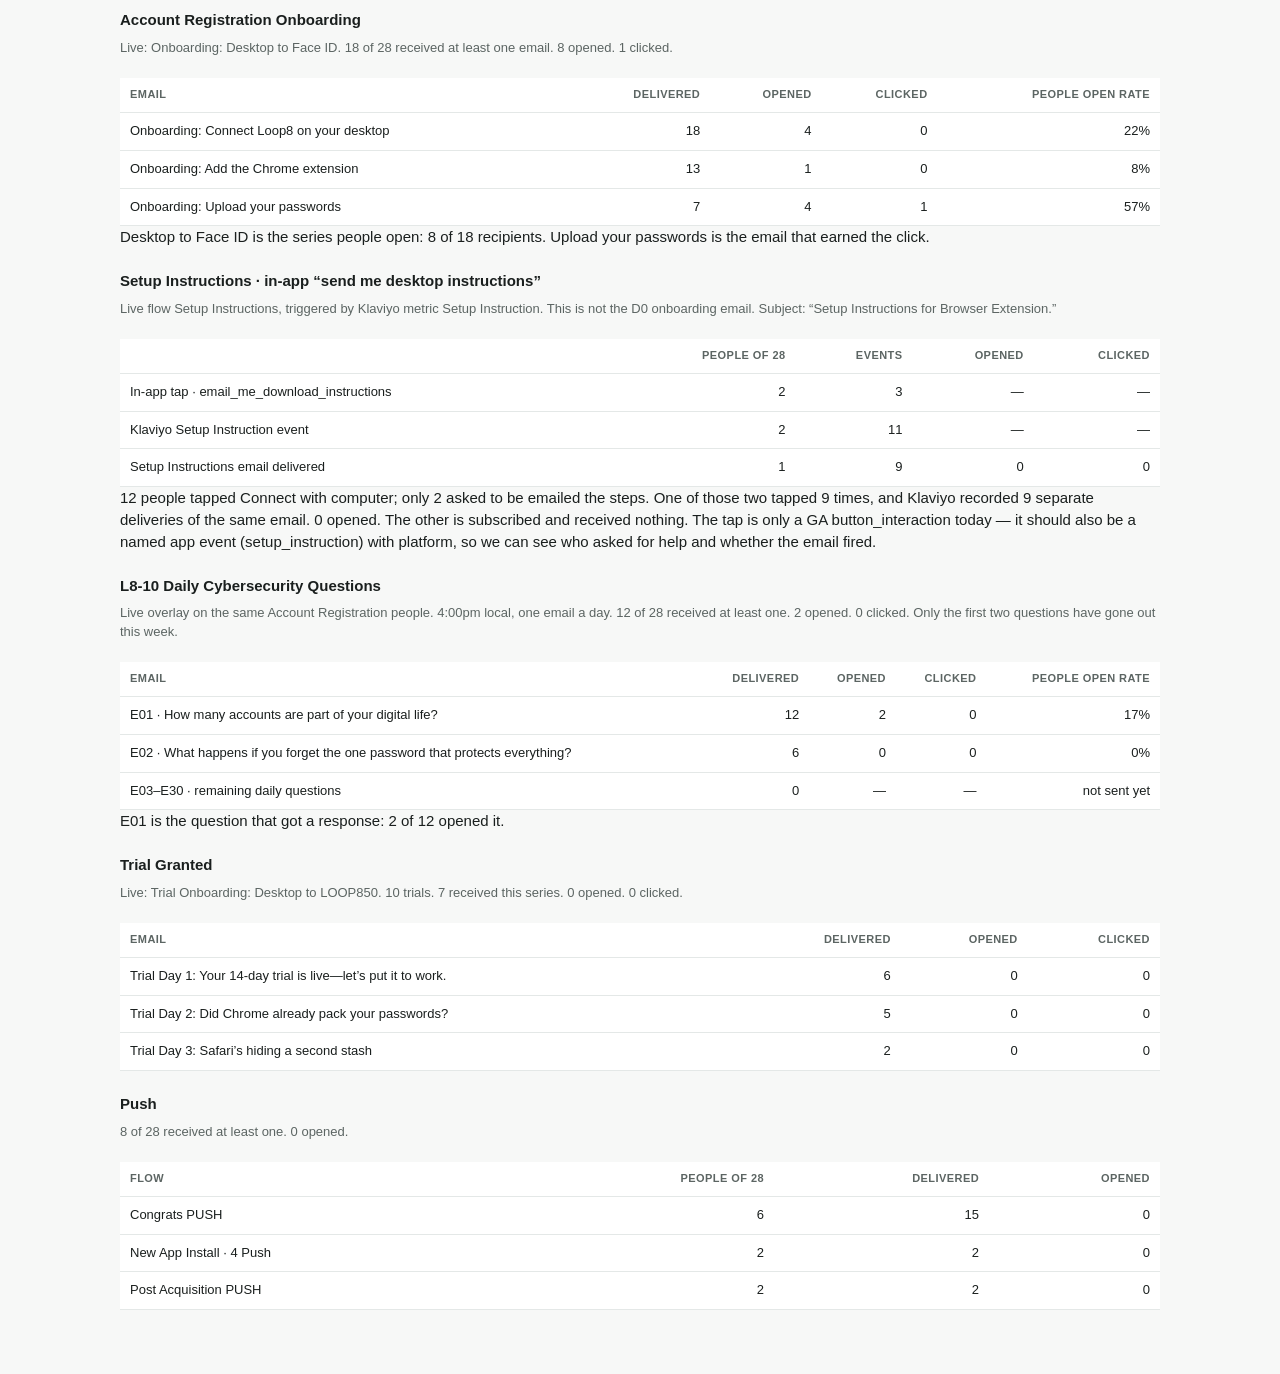
==== commit 1a3d6aa5: "Drop the PR pause line and Direct-traffic aside, and put the onboarding takeaway under Desktop to Fa" ====
--- a/report.html
+++ b/report.html
@@ -5,7 +5,7 @@
   <meta name="viewport" content="width=device-width, initial-scale=1" />
   <meta http-equiv="Cache-Control" content="no-cache, no-store, must-revalidate" />
   <title>Loop8 · Sep 10–14 account review</title>
-  <link rel="stylesheet" href="styles.css?v=14" />
+  <link rel="stylesheet" href="styles.css?v=15" />
 </head>
 <body>
   <div class="wrap">
@@ -162,7 +162,6 @@
 
     <h3>PR News: Meta vs. Reddit</h3>
     <p class="sub">Goal: Drive traffic to the AP News article about eliminating the master password—not directly to the App Store.</p>
-    <p>The campaigns spent $39 in total and were paused on September 13.</p>
     <table>
       <tr><th>Channel</th><th class="num">Spend</th><th class="num">Clicks</th><th>Best creative</th><th>Key takeaway</th></tr>
       <tr>
@@ -253,7 +252,6 @@
         </table>
       </div>
     </div>
-    <p class="note">Direct is still 53% because Meta prospecting and TikTok go to OneLink/App Store and PR goes to AP News.</p>
 
     <h2>New accounts · live email and push</h2>
     <p class="sub">The 28 people who created a Loop8 account this week. Live flows only.</p>
@@ -279,7 +277,7 @@
       <tr><td>Onboarding: Add the Chrome extension</td><td class="num">13</td><td class="num">1</td><td class="num">0</td><td class="num">8%</td></tr>
       <tr><td>Onboarding: Upload your passwords</td><td class="num">7</td><td class="num">4</td><td class="num">1</td><td class="num">57%</td></tr>
     </table>
-    <p>Upload your passwords is the strongest email in the series: 4 of 7 opened it (57%) and it produced the only click.</p>
+    <p>Desktop to Face ID is the series people open: 8 of 18 recipients. Upload your passwords is the email that earned the click.</p>
 
     <h3>Setup Instructions · in-app “send me desktop instructions”</h3>
     <p class="sub">Live flow Setup Instructions, triggered by Klaviyo metric Setup Instruction. This is not the D0 onboarding email. Subject: “Setup Instructions for Browser Extension.”</p>
@@ -318,7 +316,6 @@
       <tr><td>New App Install · 4 Push</td><td class="num">2</td><td class="num">2</td><td class="num">0</td></tr>
       <tr><td>Post Acquisition PUSH</td><td class="num">2</td><td class="num">2</td><td class="num">0</td></tr>
     </table>
-    <p>Desktop to Face ID is the series people open: 8 of 18 recipients. Upload your passwords is the email that earned the click.</p>
   </div>
 </body>
 </html>
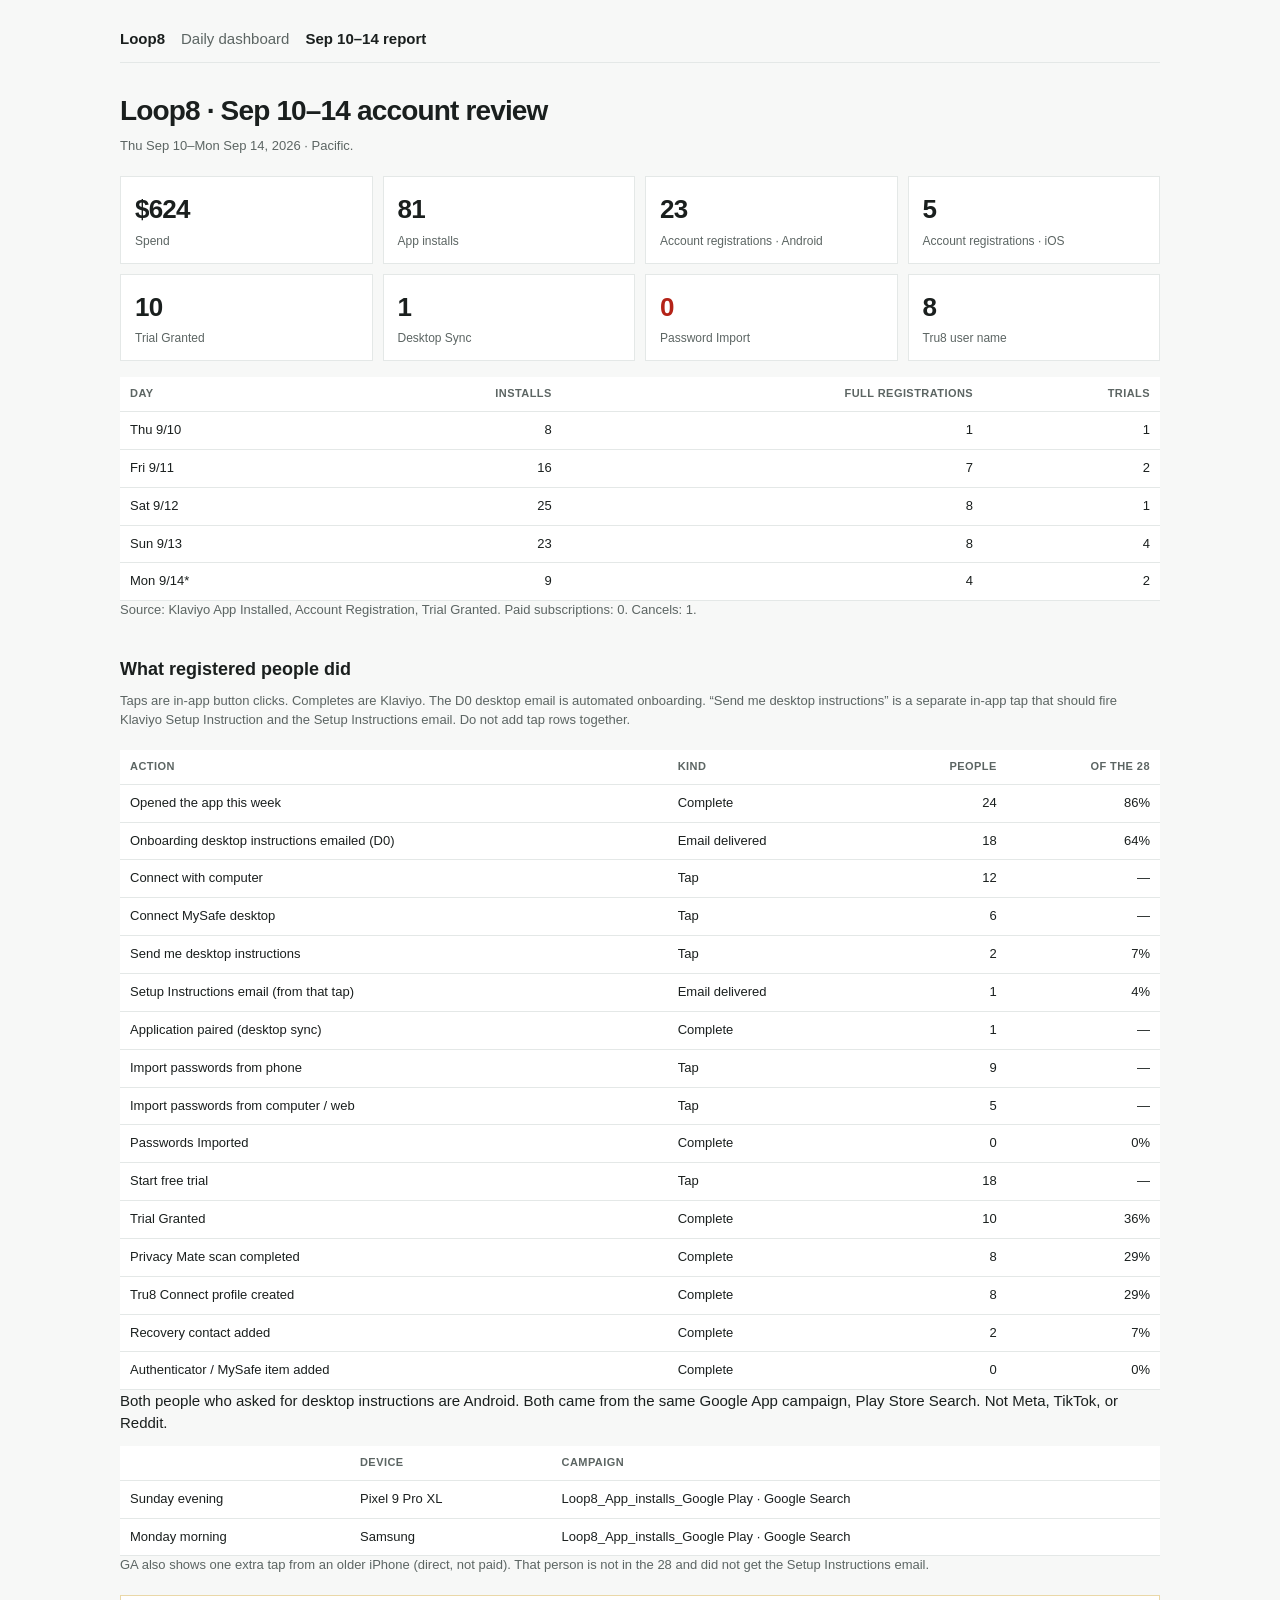
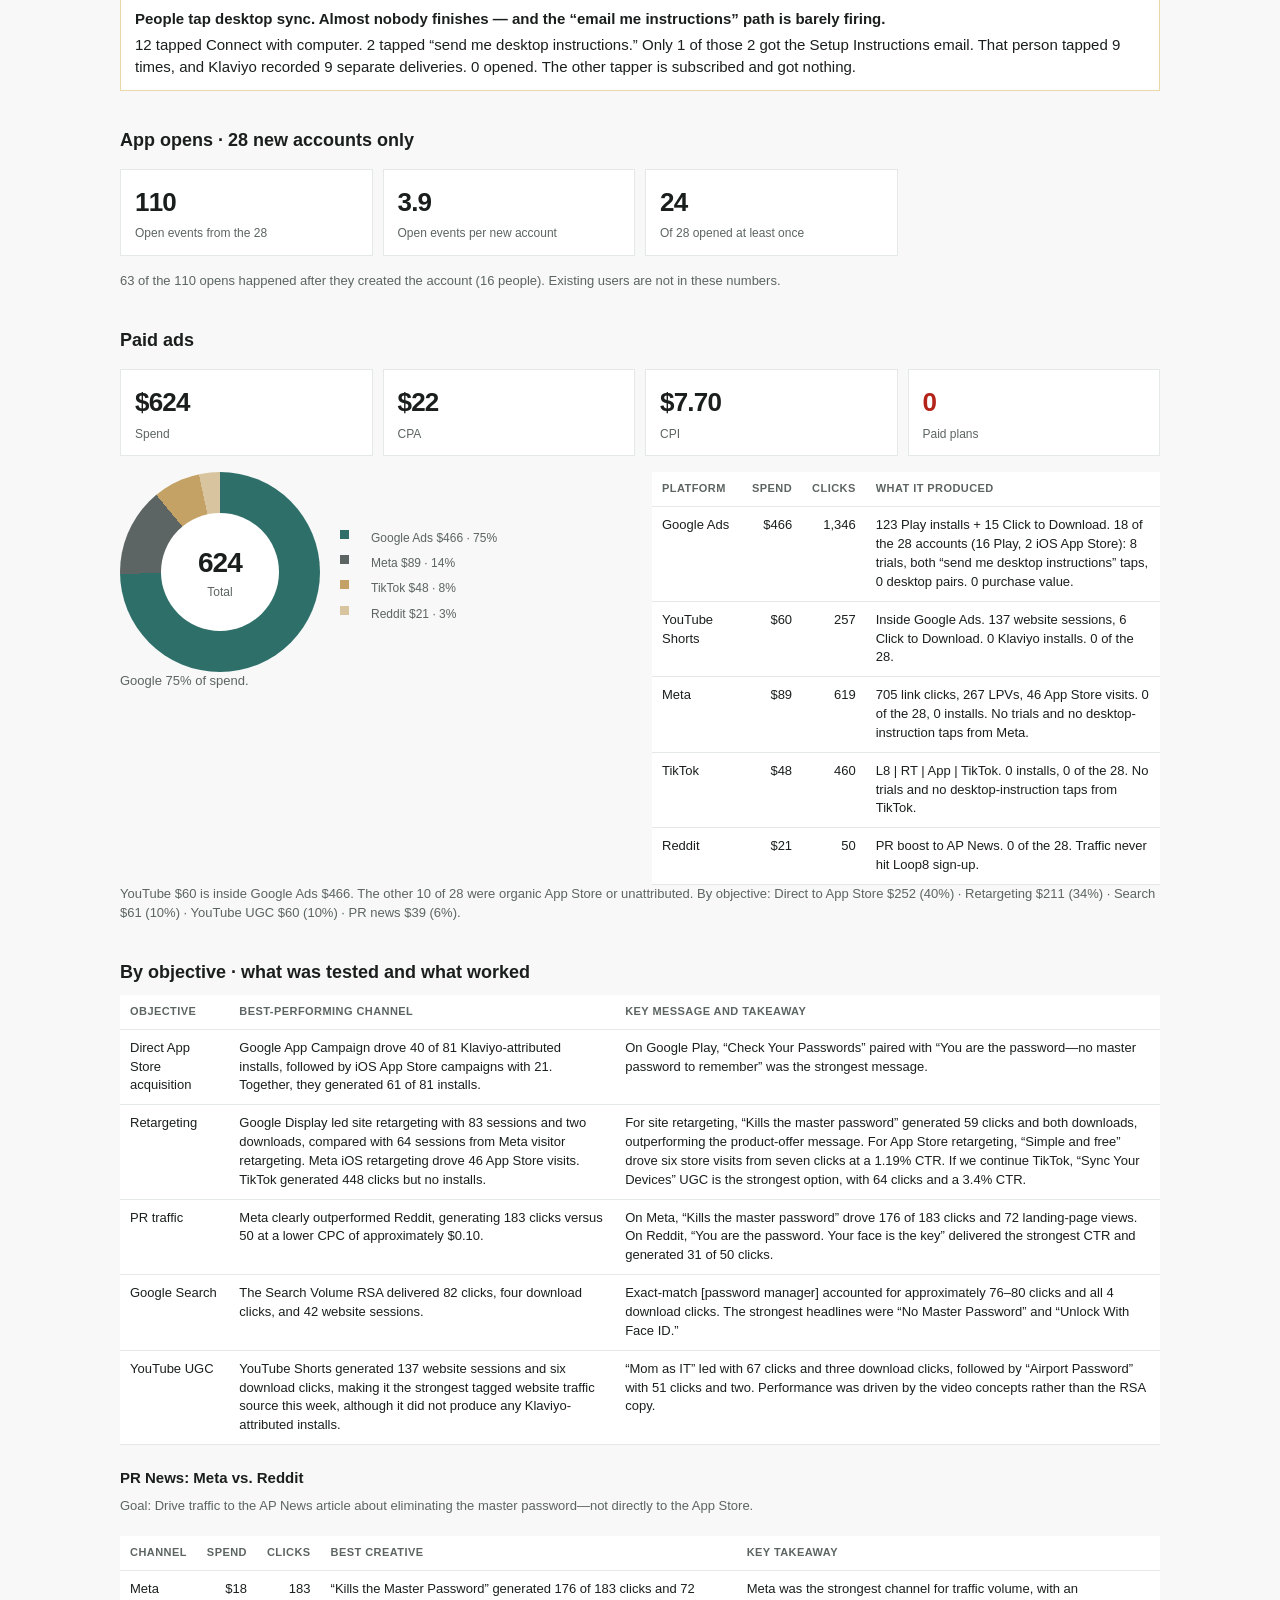
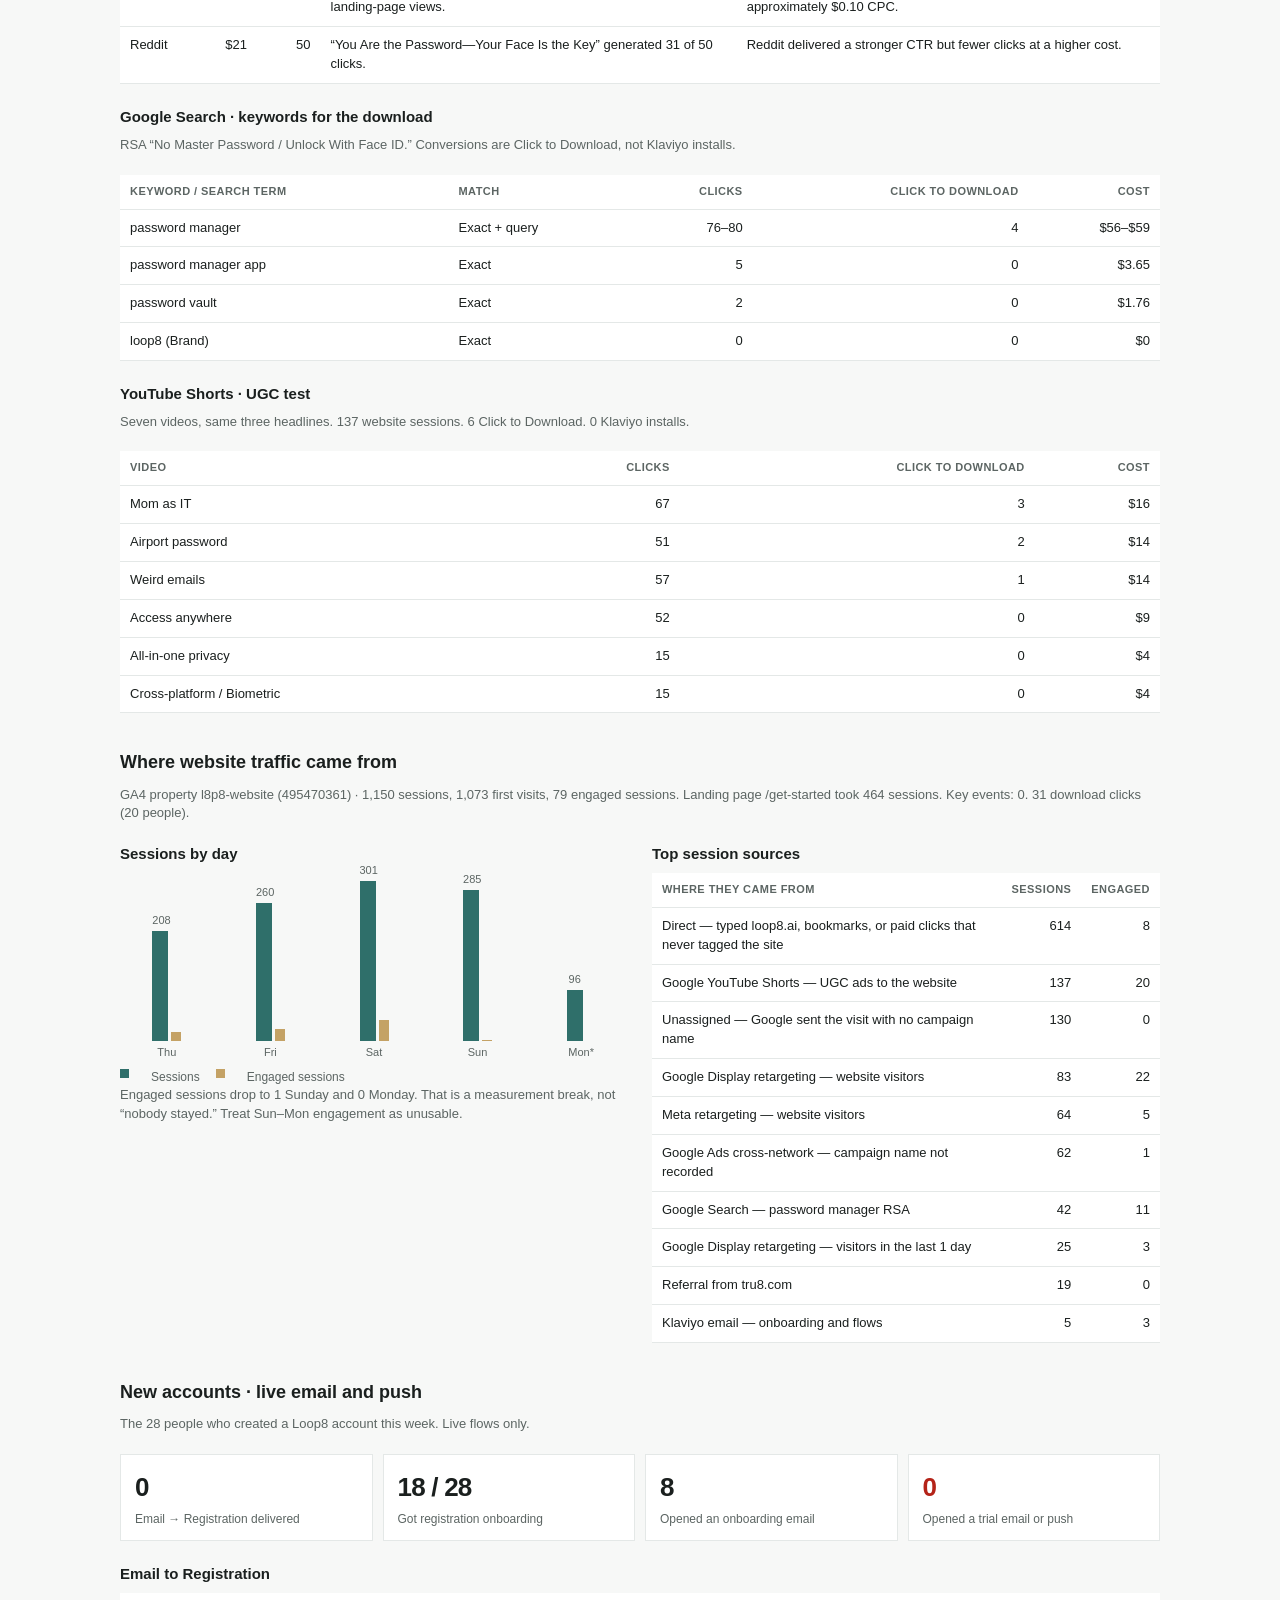
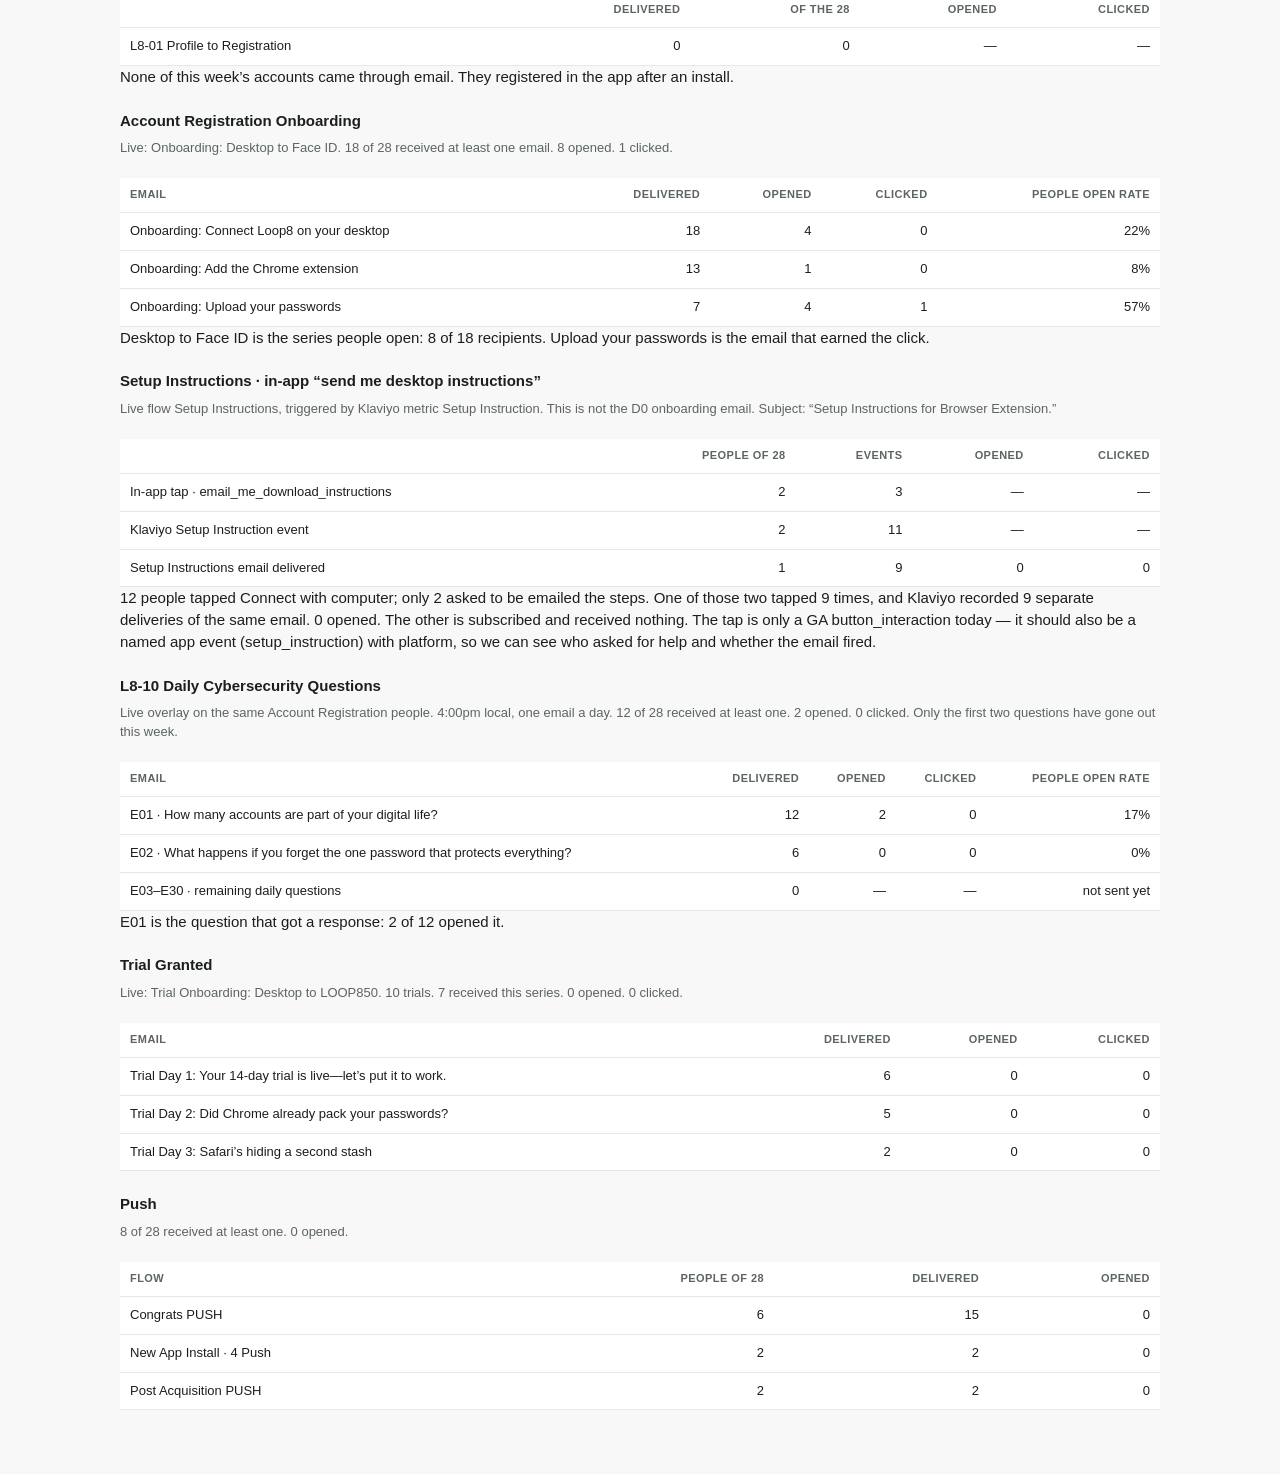
==== commit 72fac428: "Restore platform clicks and installs, add YouTube, and attach what each channel did among the 28. Co" ====
--- a/report.html
+++ b/report.html
@@ -5,7 +5,7 @@
   <meta name="viewport" content="width=device-width, initial-scale=1" />
   <meta http-equiv="Cache-Control" content="no-cache, no-store, must-revalidate" />
   <title>Loop8 · Sep 10–14 account review</title>
-  <link rel="stylesheet" href="styles.css?v=15" />
+  <link rel="stylesheet" href="styles.css?v=16" />
 </head>
 <body>
   <div class="wrap">
@@ -101,34 +101,40 @@
         <p class="note">Google 75% of spend.</p>
       </div>
       <table>
-        <tr><th>Platform</th><th class="num">Spend</th><th class="num">Of the 28</th><th>What it produced</th></tr>
+        <tr><th>Platform</th><th class="num">Spend</th><th class="num">Clicks</th><th>What it produced</th></tr>
         <tr>
           <td>Google Ads</td>
           <td class="num">$466</td>
-          <td class="num">18</td>
-          <td>18 of 28 registrations. 16 from Loop8_App_installs_Google Play, 2 from L8 | App | iOS | App Store.</td>
+          <td class="num">1,346</td>
+          <td>123 Play installs + 15 Click to Download. 18 of the 28 accounts (16 Play, 2 iOS App Store): 8 trials, both “send me desktop instructions” taps, 0 desktop pairs. 0 purchase value.</td>
+        </tr>
+        <tr>
+          <td>YouTube Shorts</td>
+          <td class="num">$60</td>
+          <td class="num">257</td>
+          <td>Inside Google Ads. 137 website sessions, 6 Click to Download. 0 Klaviyo installs. 0 of the 28.</td>
         </tr>
         <tr>
           <td>Meta</td>
           <td class="num">$89</td>
-          <td class="num">0</td>
-          <td>None of the 28. Clicks and App Store visits, no accounts.</td>
+          <td class="num">619</td>
+          <td>705 link clicks, 267 LPVs, 46 App Store visits. 0 of the 28, 0 installs. No trials and no desktop-instruction taps from Meta.</td>
         </tr>
         <tr>
           <td>TikTok</td>
           <td class="num">$48</td>
-          <td class="num">0</td>
-          <td>None of the 28. App retargeting clicks, no accounts.</td>
+          <td class="num">460</td>
+          <td>L8 | RT | App | TikTok. 0 installs, 0 of the 28. No trials and no desktop-instruction taps from TikTok.</td>
         </tr>
         <tr>
           <td>Reddit</td>
           <td class="num">$21</td>
-          <td class="num">0</td>
-          <td>None of the 28. PR traffic to AP News, not Loop8 sign-up.</td>
+          <td class="num">50</td>
+          <td>PR boost to AP News. 0 of the 28. Traffic never hit Loop8 sign-up.</td>
         </tr>
       </table>
     </div>
-    <p class="note">The other 10 of 28 were organic App Store or had no paid campaign on the profile. By objective: Direct to App Store $252 (40%) · Retargeting $211 (34%) · Search $61 (10%) · YouTube UGC $60 (10%) · PR news $39 (6%).</p>
+    <p class="note">YouTube $60 is inside Google Ads $466. The other 10 of 28 were organic App Store or unattributed. By objective: Direct to App Store $252 (40%) · Retargeting $211 (34%) · Search $61 (10%) · YouTube UGC $60 (10%) · PR news $39 (6%).</p>
 
     <h2>By objective · what was tested and what worked</h2>
     <table>
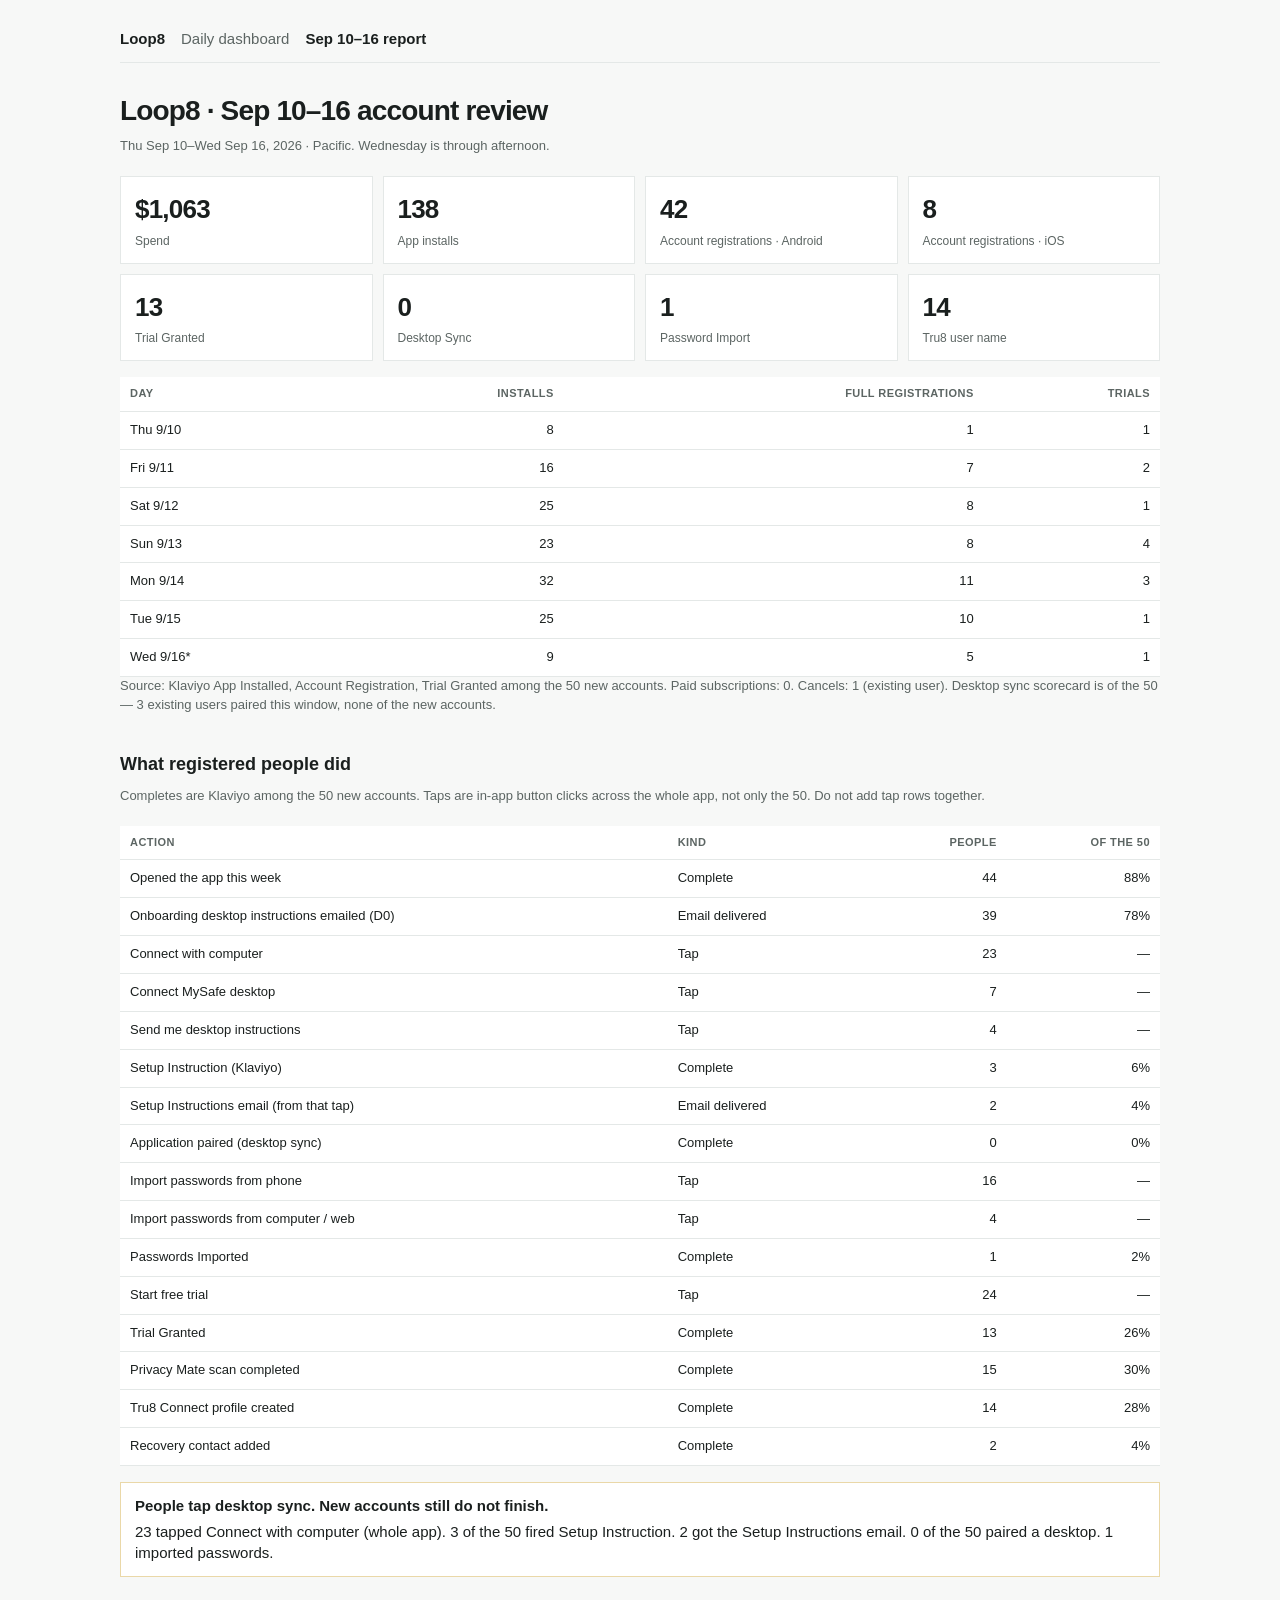
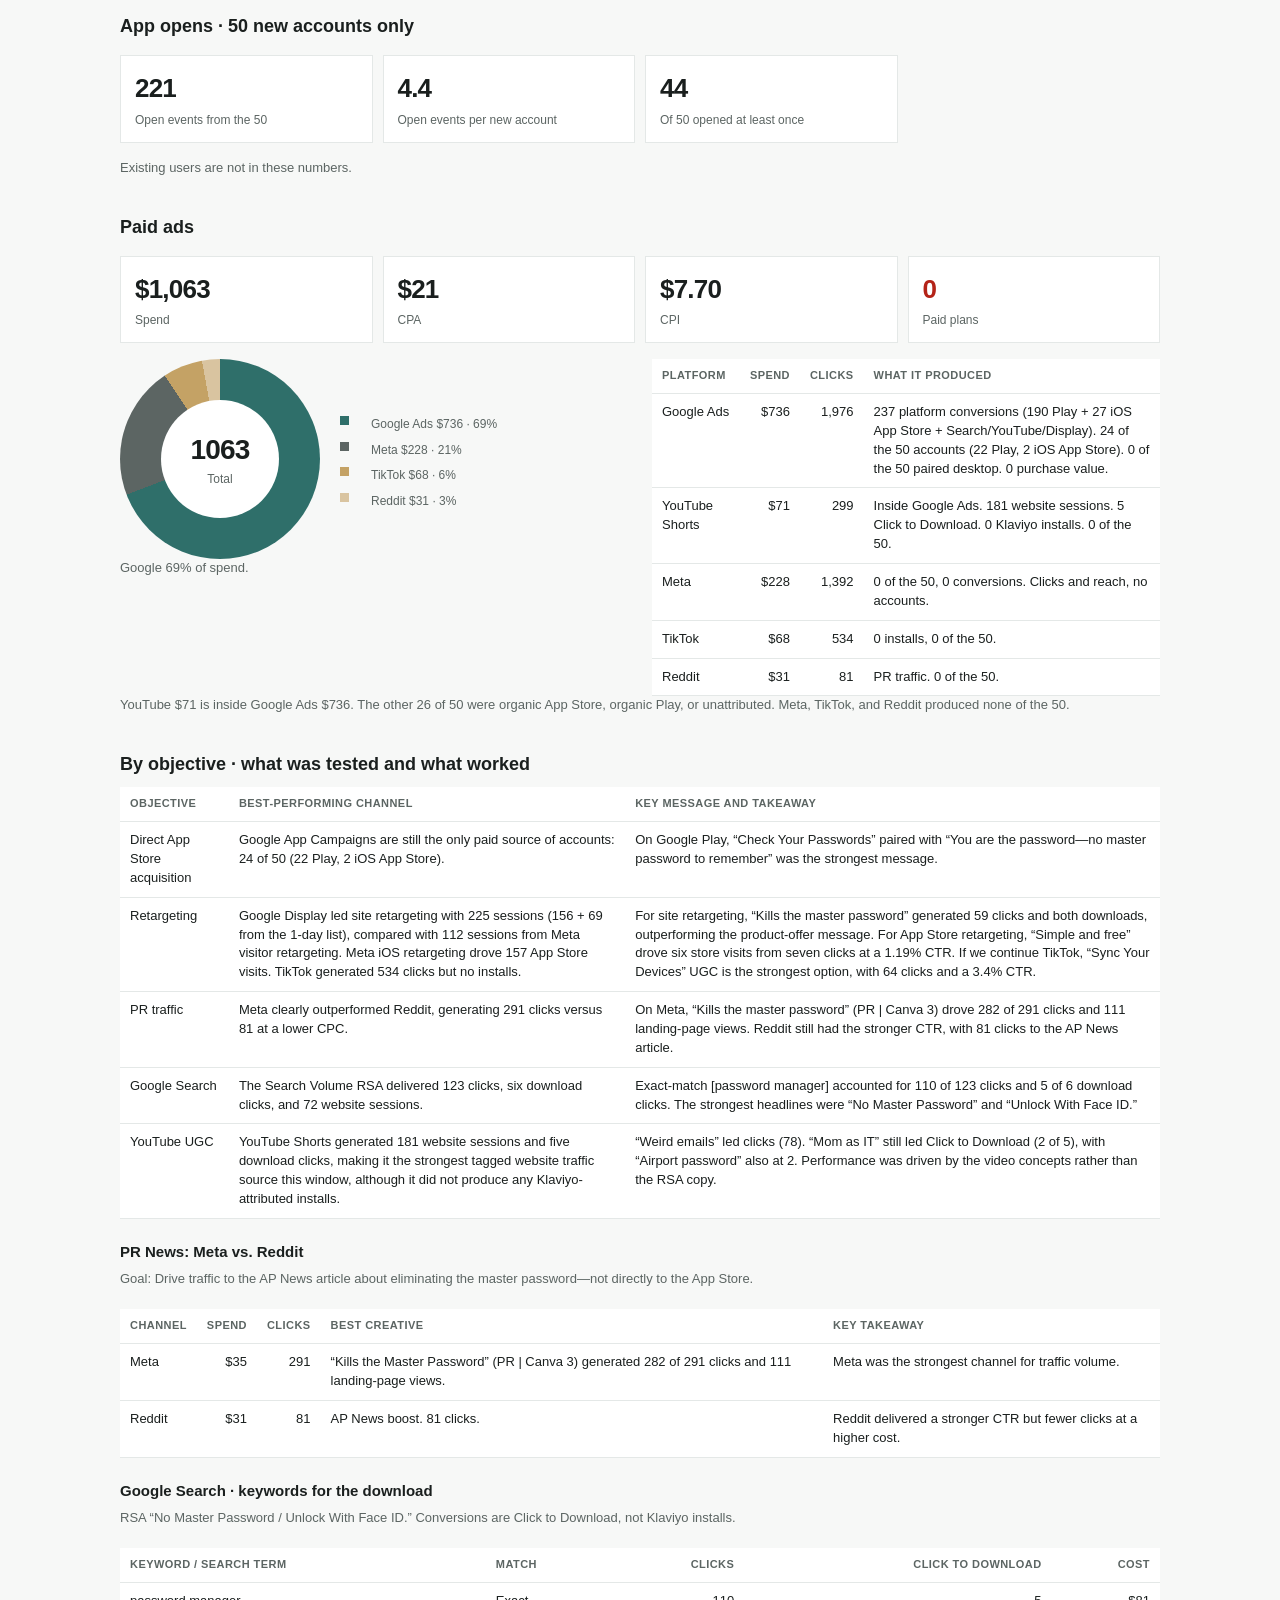
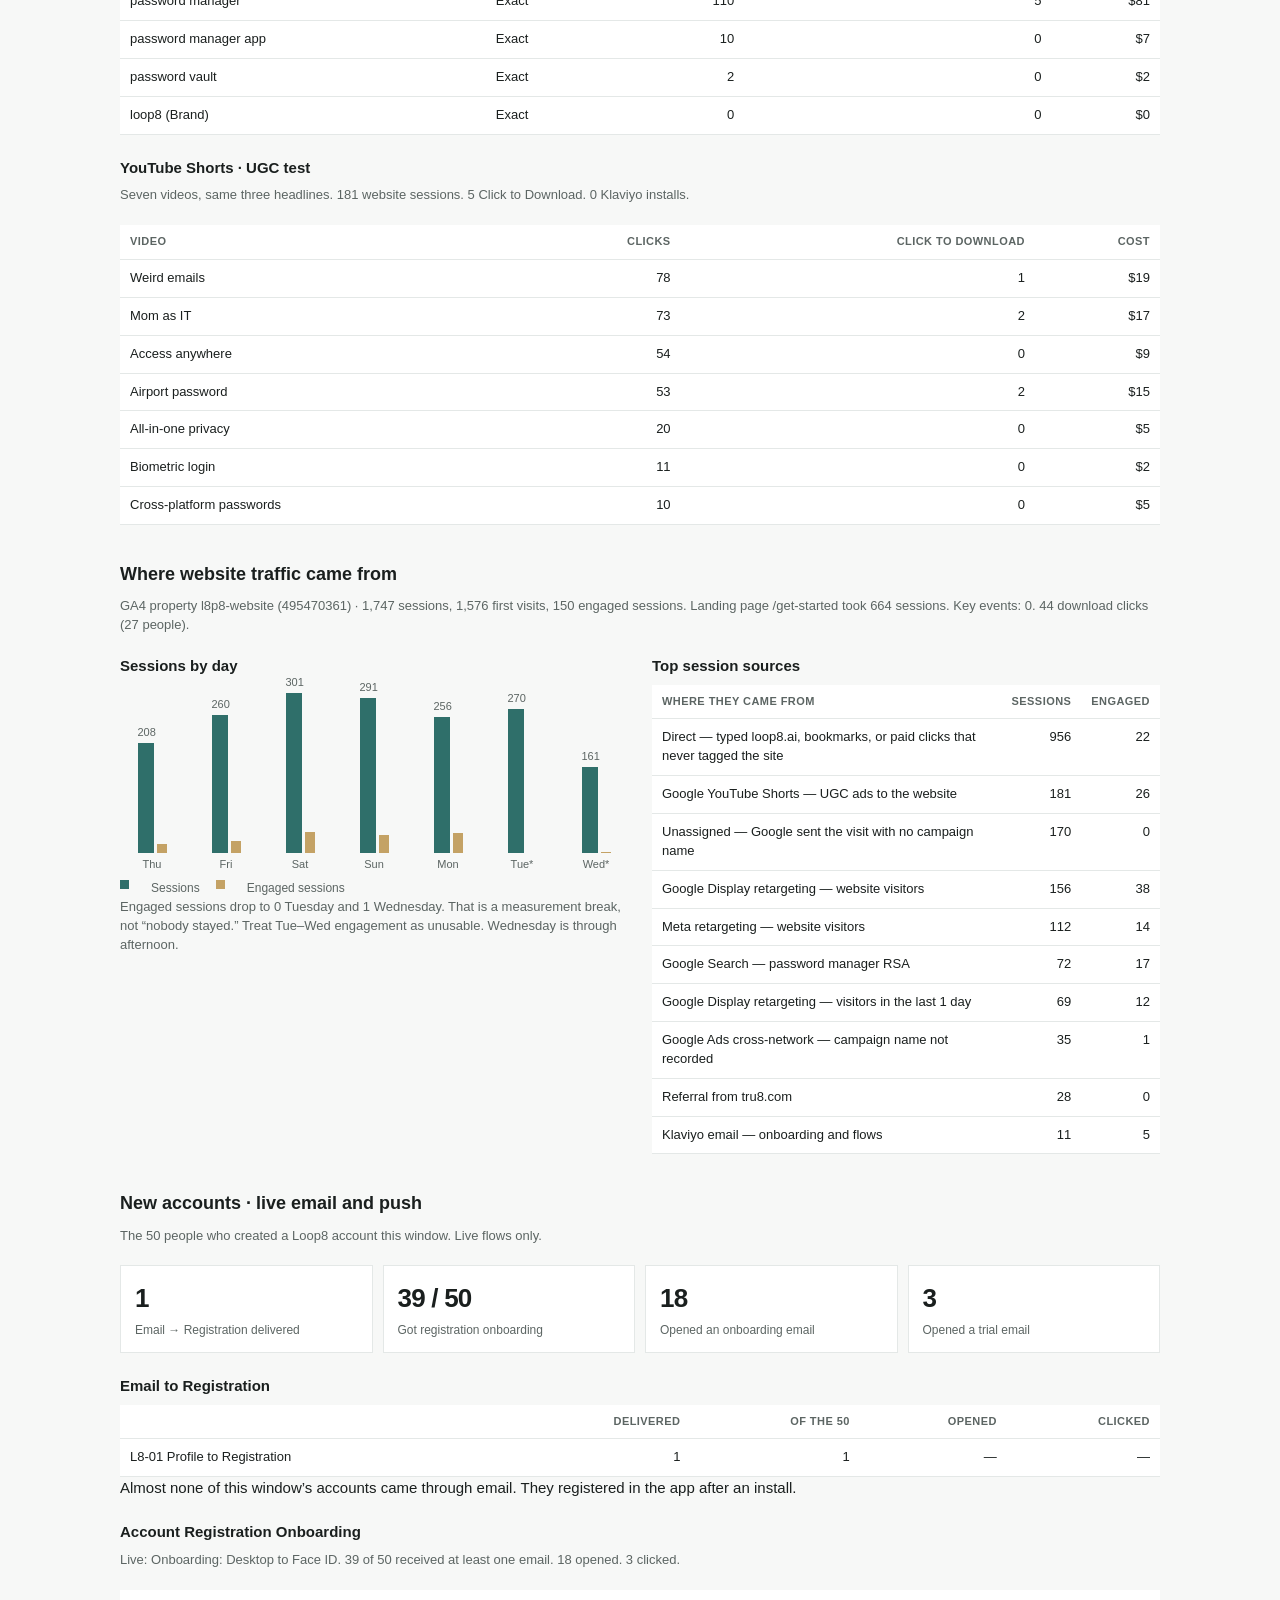
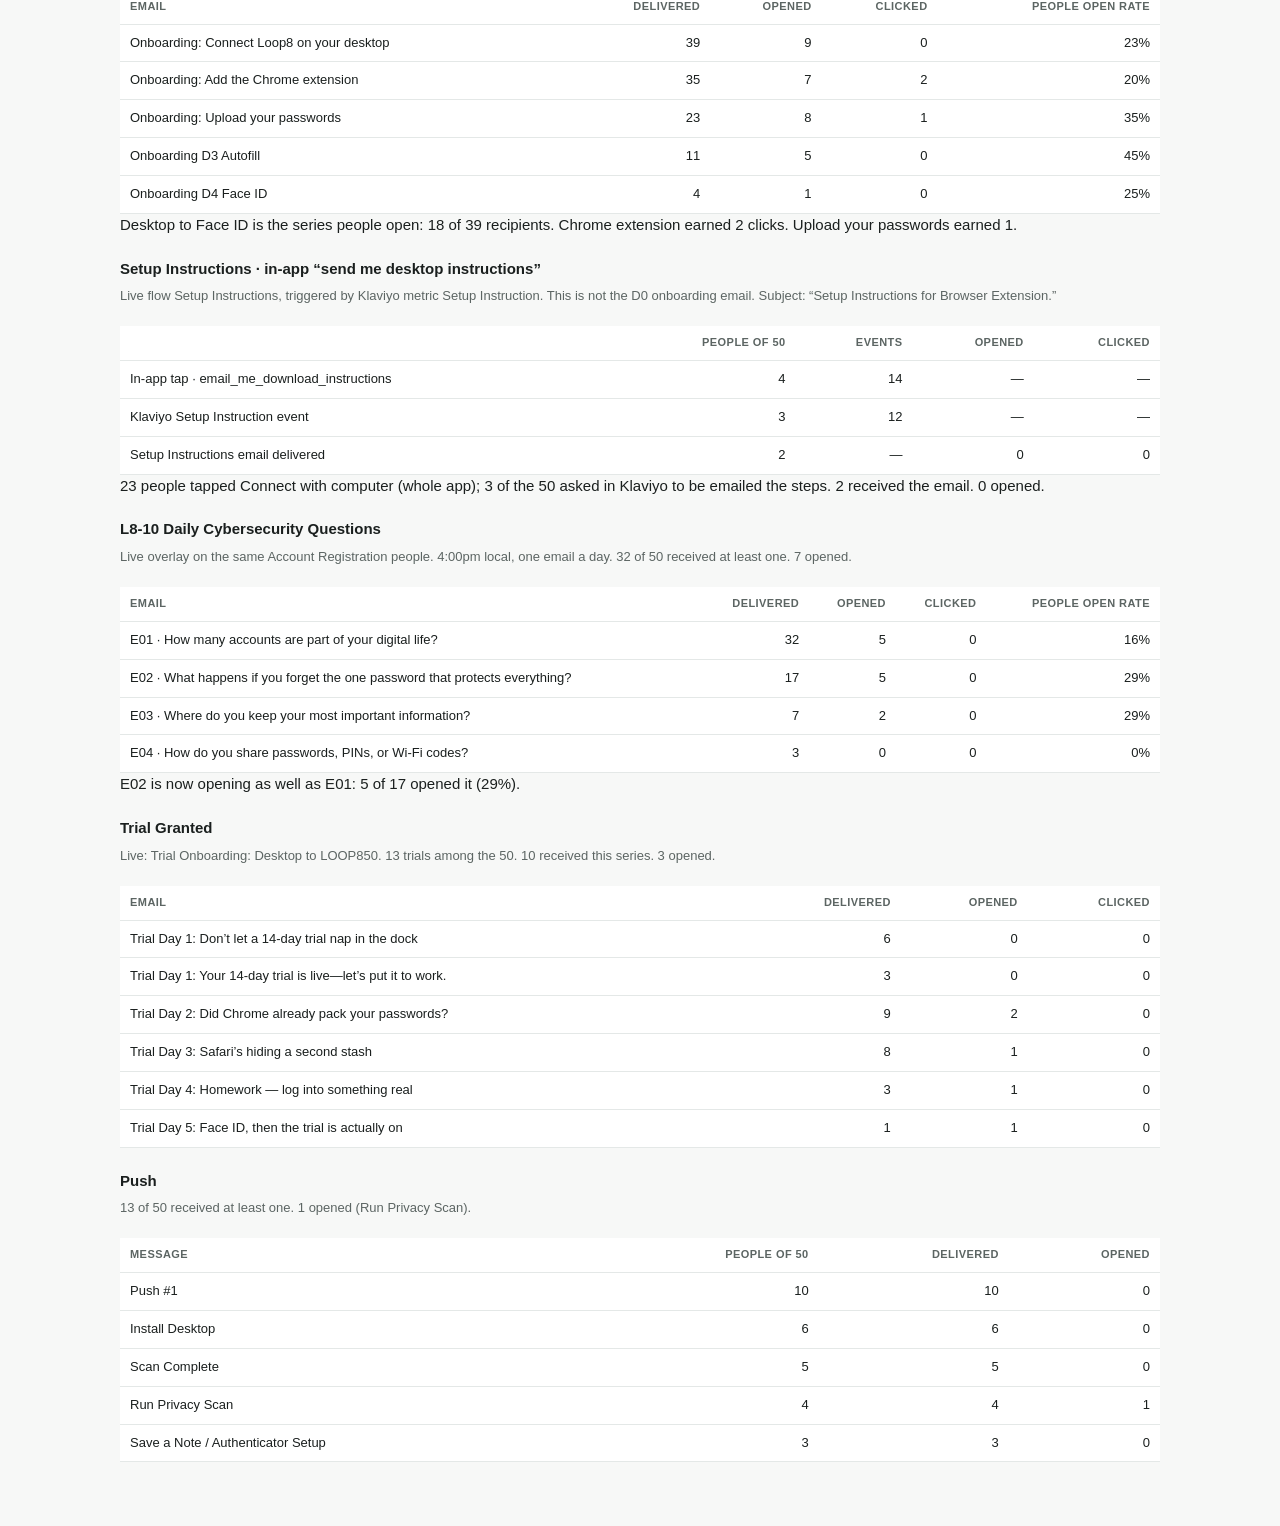
==== commit 1954acf4: "Update the shareable dashboard to Sep 10–16 product, ads, and email numbers. Co-authored-by: Cursor " ====
--- a/report.html
+++ b/report.html
@@ -4,29 +4,29 @@
   <meta charset="utf-8" />
   <meta name="viewport" content="width=device-width, initial-scale=1" />
   <meta http-equiv="Cache-Control" content="no-cache, no-store, must-revalidate" />
-  <title>Loop8 · Sep 10–14 account review</title>
-  <link rel="stylesheet" href="styles.css?v=16" />
+  <title>Loop8 · Sep 10–16 account review</title>
+  <link rel="stylesheet" href="styles.css?v=18" />
 </head>
 <body>
   <div class="wrap">
     <nav>
       <strong>Loop8</strong>
       <a href="index.html">Daily dashboard</a>
-      <a class="active" href="report.html">Sep 10–14 report</a>
+      <a class="active" href="report.html">Sep 10–16 report</a>
     </nav>
 
-    <h1>Loop8 · Sep 10–14 account review</h1>
-    <p class="sub">Thu Sep 10–Mon Sep 14, 2026 · Pacific.</p>
+    <h1>Loop8 · Sep 10–16 account review</h1>
+    <p class="sub">Thu Sep 10–Wed Sep 16, 2026 · Pacific. Wednesday is through afternoon.</p>
 
     <div class="stats">
-      <div class="stat"><b>$624</b><span>Spend</span></div>
-      <div class="stat"><b>81</b><span>App installs</span></div>
-      <div class="stat"><b>23</b><span>Account registrations · Android</span></div>
-      <div class="stat"><b>5</b><span>Account registrations · iOS</span></div>
-      <div class="stat"><b>10</b><span>Trial Granted</span></div>
-      <div class="stat"><b>1</b><span>Desktop Sync</span></div>
-      <div class="stat bad"><b>0</b><span>Password Import</span></div>
-      <div class="stat"><b>8</b><span>Tru8 user name</span></div>
+      <div class="stat"><b>$1,063</b><span>Spend</span></div>
+      <div class="stat"><b>138</b><span>App installs</span></div>
+      <div class="stat"><b>42</b><span>Account registrations · Android</span></div>
+      <div class="stat"><b>8</b><span>Account registrations · iOS</span></div>
+      <div class="stat"><b>13</b><span>Trial Granted</span></div>
+      <div class="stat"><b>0</b><span>Desktop Sync</span></div>
+      <div class="stat"><b>1</b><span>Password Import</span></div>
+      <div class="stat"><b>14</b><span>Tru8 user name</span></div>
     </div>
 
     <table>
@@ -35,134 +35,129 @@
       <tr><td>Fri 9/11</td><td class="num">16</td><td class="num">7</td><td class="num">2</td></tr>
       <tr><td>Sat 9/12</td><td class="num">25</td><td class="num">8</td><td class="num">1</td></tr>
       <tr><td>Sun 9/13</td><td class="num">23</td><td class="num">8</td><td class="num">4</td></tr>
-      <tr><td>Mon 9/14*</td><td class="num">9</td><td class="num">4</td><td class="num">2</td></tr>
-    </table>
-    <p class="note">Source: Klaviyo App Installed, Account Registration, Trial Granted. Paid subscriptions: 0. Cancels: 1.</p>
+      <tr><td>Mon 9/14</td><td class="num">32</td><td class="num">11</td><td class="num">3</td></tr>
+      <tr><td>Tue 9/15</td><td class="num">25</td><td class="num">10</td><td class="num">1</td></tr>
+      <tr><td>Wed 9/16*</td><td class="num">9</td><td class="num">5</td><td class="num">1</td></tr>
+    </table>
+    <p class="note">Source: Klaviyo App Installed, Account Registration, Trial Granted among the 50 new accounts. Paid subscriptions: 0. Cancels: 1 (existing user). Desktop sync scorecard is of the 50 — 3 existing users paired this window, none of the new accounts.</p>
 
     <h2>What registered people did</h2>
-    <p class="sub">Taps are in-app button clicks. Completes are Klaviyo. The D0 desktop email is automated onboarding. “Send me desktop instructions” is a separate in-app tap that should fire Klaviyo Setup Instruction and the Setup Instructions email. Do not add tap rows together.</p>
-    <table>
-      <tr><th>Action</th><th>Kind</th><th class="num">People</th><th class="num">Of the 28</th></tr>
-      <tr><td>Opened the app this week</td><td>Complete</td><td class="num">24</td><td class="num">86%</td></tr>
-      <tr><td>Onboarding desktop instructions emailed (D0)</td><td>Email delivered</td><td class="num">18</td><td class="num">64%</td></tr>
-      <tr><td>Connect with computer</td><td>Tap</td><td class="num">12</td><td class="num">—</td></tr>
-      <tr><td>Connect MySafe desktop</td><td>Tap</td><td class="num">6</td><td class="num">—</td></tr>
-      <tr><td>Send me desktop instructions</td><td>Tap</td><td class="num">2</td><td class="num">7%</td></tr>
-      <tr><td>Setup Instructions email (from that tap)</td><td>Email delivered</td><td class="num">1</td><td class="num">4%</td></tr>
-      <tr><td>Application paired (desktop sync)</td><td>Complete</td><td class="num">1</td><td class="num">—</td></tr>
-      <tr><td>Import passwords from phone</td><td>Tap</td><td class="num">9</td><td class="num">—</td></tr>
-      <tr><td>Import passwords from computer / web</td><td>Tap</td><td class="num">5</td><td class="num">—</td></tr>
-      <tr><td>Passwords Imported</td><td>Complete</td><td class="num">0</td><td class="num">0%</td></tr>
-      <tr><td>Start free trial</td><td>Tap</td><td class="num">18</td><td class="num">—</td></tr>
-      <tr><td>Trial Granted</td><td>Complete</td><td class="num">10</td><td class="num">36%</td></tr>
-      <tr><td>Privacy Mate scan completed</td><td>Complete</td><td class="num">8</td><td class="num">29%</td></tr>
-      <tr><td>Tru8 Connect profile created</td><td>Complete</td><td class="num">8</td><td class="num">29%</td></tr>
-      <tr><td>Recovery contact added</td><td>Complete</td><td class="num">2</td><td class="num">7%</td></tr>
-      <tr><td>Authenticator / MySafe item added</td><td>Complete</td><td class="num">0</td><td class="num">0%</td></tr>
-    </table>
-    <p>Both people who asked for desktop instructions are Android. Both came from the same Google App campaign, Play Store Search. Not Meta, TikTok, or Reddit.</p>
-    <table>
-      <tr><th></th><th>Device</th><th>Campaign</th></tr>
-      <tr><td>Sunday evening</td><td>Pixel 9 Pro XL</td><td>Loop8_App_installs_Google Play · Google Search</td></tr>
-      <tr><td>Monday morning</td><td>Samsung</td><td>Loop8_App_installs_Google Play · Google Search</td></tr>
-    </table>
-    <p class="note">GA also shows one extra tap from an older iPhone (direct, not paid). That person is not in the 28 and did not get the Setup Instructions email.</p>
+    <p class="sub">Completes are Klaviyo among the 50 new accounts. Taps are in-app button clicks across the whole app, not only the 50. Do not add tap rows together.</p>
+    <table>
+      <tr><th>Action</th><th>Kind</th><th class="num">People</th><th class="num">Of the 50</th></tr>
+      <tr><td>Opened the app this week</td><td>Complete</td><td class="num">44</td><td class="num">88%</td></tr>
+      <tr><td>Onboarding desktop instructions emailed (D0)</td><td>Email delivered</td><td class="num">39</td><td class="num">78%</td></tr>
+      <tr><td>Connect with computer</td><td>Tap</td><td class="num">23</td><td class="num">—</td></tr>
+      <tr><td>Connect MySafe desktop</td><td>Tap</td><td class="num">7</td><td class="num">—</td></tr>
+      <tr><td>Send me desktop instructions</td><td>Tap</td><td class="num">4</td><td class="num">—</td></tr>
+      <tr><td>Setup Instruction (Klaviyo)</td><td>Complete</td><td class="num">3</td><td class="num">6%</td></tr>
+      <tr><td>Setup Instructions email (from that tap)</td><td>Email delivered</td><td class="num">2</td><td class="num">4%</td></tr>
+      <tr><td>Application paired (desktop sync)</td><td>Complete</td><td class="num">0</td><td class="num">0%</td></tr>
+      <tr><td>Import passwords from phone</td><td>Tap</td><td class="num">16</td><td class="num">—</td></tr>
+      <tr><td>Import passwords from computer / web</td><td>Tap</td><td class="num">4</td><td class="num">—</td></tr>
+      <tr><td>Passwords Imported</td><td>Complete</td><td class="num">1</td><td class="num">2%</td></tr>
+      <tr><td>Start free trial</td><td>Tap</td><td class="num">24</td><td class="num">—</td></tr>
+      <tr><td>Trial Granted</td><td>Complete</td><td class="num">13</td><td class="num">26%</td></tr>
+      <tr><td>Privacy Mate scan completed</td><td>Complete</td><td class="num">15</td><td class="num">30%</td></tr>
+      <tr><td>Tru8 Connect profile created</td><td>Complete</td><td class="num">14</td><td class="num">28%</td></tr>
+      <tr><td>Recovery contact added</td><td>Complete</td><td class="num">2</td><td class="num">4%</td></tr>
+    </table>
     <div class="callout warn">
-      <b>People tap desktop sync. Almost nobody finishes — and the “email me instructions” path is barely firing.</b>
-      12 tapped Connect with computer. 2 tapped “send me desktop instructions.” Only 1 of those 2 got the Setup Instructions email. That person tapped 9 times, and Klaviyo recorded 9 separate deliveries. 0 opened. The other tapper is subscribed and got nothing.
-    </div>
-
-    <h2>App opens · 28 new accounts only</h2>
+      <b>People tap desktop sync. New accounts still do not finish.</b>
+      23 tapped Connect with computer (whole app). 3 of the 50 fired Setup Instruction. 2 got the Setup Instructions email. 0 of the 50 paired a desktop. 1 imported passwords.
+    </div>
+
+    <h2>App opens · 50 new accounts only</h2>
     <div class="stats">
-      <div class="stat"><b>110</b><span>Open events from the 28</span></div>
-      <div class="stat"><b>3.9</b><span>Open events per new account</span></div>
-      <div class="stat"><b>24</b><span>Of 28 opened at least once</span></div>
-    </div>
-    <p class="note">63 of the 110 opens happened after they created the account (16 people). Existing users are not in these numbers.</p>
+      <div class="stat"><b>221</b><span>Open events from the 50</span></div>
+      <div class="stat"><b>4.4</b><span>Open events per new account</span></div>
+      <div class="stat"><b>44</b><span>Of 50 opened at least once</span></div>
+    </div>
+    <p class="note">Existing users are not in these numbers.</p>
 
     <h2>Paid ads</h2>
     <div class="stats">
-      <div class="stat"><b>$624</b><span>Spend</span></div>
-      <div class="stat"><b>$22</b><span>CPA</span></div>
+      <div class="stat"><b>$1,063</b><span>Spend</span></div>
+      <div class="stat"><b>$21</b><span>CPA</span></div>
       <div class="stat"><b>$7.70</b><span>CPI</span></div>
       <div class="stat bad"><b>0</b><span>Paid plans</span></div>
     </div>
     <div class="grid2">
       <div class="panel">
         <div class="donut-row">
-          <div class="donut"><div class="donut-hole"><b>624</b><span>Total</span></div></div>
+          <div class="donut"><div class="donut-hole"><b>1063</b><span>Total</span></div></div>
           <div>
-            <p class="legend"><i class="g"></i>Google Ads $466 · 75%</p>
-            <p class="legend"><i class="m"></i>Meta $89 · 14%</p>
-            <p class="legend"><i class="t"></i>TikTok $48 · 8%</p>
-            <p class="legend"><i class="r"></i>Reddit $21 · 3%</p>
+            <p class="legend"><i class="g"></i>Google Ads $736 · 69%</p>
+            <p class="legend"><i class="m"></i>Meta $228 · 21%</p>
+            <p class="legend"><i class="t"></i>TikTok $68 · 6%</p>
+            <p class="legend"><i class="r"></i>Reddit $31 · 3%</p>
           </div>
         </div>
-        <p class="note">Google 75% of spend.</p>
+        <p class="note">Google 69% of spend.</p>
       </div>
       <table>
         <tr><th>Platform</th><th class="num">Spend</th><th class="num">Clicks</th><th>What it produced</th></tr>
         <tr>
           <td>Google Ads</td>
-          <td class="num">$466</td>
-          <td class="num">1,346</td>
-          <td>123 Play installs + 15 Click to Download. 18 of the 28 accounts (16 Play, 2 iOS App Store): 8 trials, both “send me desktop instructions” taps, 0 desktop pairs. 0 purchase value.</td>
+          <td class="num">$736</td>
+          <td class="num">1,976</td>
+          <td>237 platform conversions (190 Play + 27 iOS App Store + Search/YouTube/Display). 24 of the 50 accounts (22 Play, 2 iOS App Store). 0 of the 50 paired desktop. 0 purchase value.</td>
         </tr>
         <tr>
           <td>YouTube Shorts</td>
-          <td class="num">$60</td>
-          <td class="num">257</td>
-          <td>Inside Google Ads. 137 website sessions, 6 Click to Download. 0 Klaviyo installs. 0 of the 28.</td>
+          <td class="num">$71</td>
+          <td class="num">299</td>
+          <td>Inside Google Ads. 181 website sessions. 5 Click to Download. 0 Klaviyo installs. 0 of the 50.</td>
         </tr>
         <tr>
           <td>Meta</td>
-          <td class="num">$89</td>
-          <td class="num">619</td>
-          <td>705 link clicks, 267 LPVs, 46 App Store visits. 0 of the 28, 0 installs. No trials and no desktop-instruction taps from Meta.</td>
+          <td class="num">$228</td>
+          <td class="num">1,392</td>
+          <td>0 of the 50, 0 conversions. Clicks and reach, no accounts.</td>
         </tr>
         <tr>
           <td>TikTok</td>
-          <td class="num">$48</td>
-          <td class="num">460</td>
-          <td>L8 | RT | App | TikTok. 0 installs, 0 of the 28. No trials and no desktop-instruction taps from TikTok.</td>
+          <td class="num">$68</td>
+          <td class="num">534</td>
+          <td>0 installs, 0 of the 50.</td>
         </tr>
         <tr>
           <td>Reddit</td>
-          <td class="num">$21</td>
-          <td class="num">50</td>
-          <td>PR boost to AP News. 0 of the 28. Traffic never hit Loop8 sign-up.</td>
+          <td class="num">$31</td>
+          <td class="num">81</td>
+          <td>PR traffic. 0 of the 50.</td>
         </tr>
       </table>
     </div>
-    <p class="note">YouTube $60 is inside Google Ads $466. The other 10 of 28 were organic App Store or unattributed. By objective: Direct to App Store $252 (40%) · Retargeting $211 (34%) · Search $61 (10%) · YouTube UGC $60 (10%) · PR news $39 (6%).</p>
+    <p class="note">YouTube $71 is inside Google Ads $736. The other 26 of 50 were organic App Store, organic Play, or unattributed. Meta, TikTok, and Reddit produced none of the 50.</p>
 
     <h2>By objective · what was tested and what worked</h2>
     <table>
       <tr><th>Objective</th><th>Best-performing channel</th><th>Key message and takeaway</th></tr>
       <tr>
         <td>Direct App Store acquisition</td>
-        <td>Google App Campaign drove 40 of 81 Klaviyo-attributed installs, followed by iOS App Store campaigns with 21. Together, they generated 61 of 81 installs.</td>
+        <td>Google App Campaigns are still the only paid source of accounts: 24 of 50 (22 Play, 2 iOS App Store).</td>
         <td>On Google Play, “Check Your Passwords” paired with “You are the password—no master password to remember” was the strongest message.</td>
       </tr>
       <tr>
         <td>Retargeting</td>
-        <td>Google Display led site retargeting with 83 sessions and two downloads, compared with 64 sessions from Meta visitor retargeting. Meta iOS retargeting drove 46 App Store visits. TikTok generated 448 clicks but no installs.</td>
+        <td>Google Display led site retargeting with 225 sessions (156 + 69 from the 1-day list), compared with 112 sessions from Meta visitor retargeting. Meta iOS retargeting drove 157 App Store visits. TikTok generated 534 clicks but no installs.</td>
         <td>For site retargeting, “Kills the master password” generated 59 clicks and both downloads, outperforming the product-offer message. For App Store retargeting, “Simple and free” drove six store visits from seven clicks at a 1.19% CTR. If we continue TikTok, “Sync Your Devices” UGC is the strongest option, with 64 clicks and a 3.4% CTR.</td>
       </tr>
       <tr>
         <td>PR traffic</td>
-        <td>Meta clearly outperformed Reddit, generating 183 clicks versus 50 at a lower CPC of approximately $0.10.</td>
-        <td>On Meta, “Kills the master password” drove 176 of 183 clicks and 72 landing-page views. On Reddit, “You are the password. Your face is the key” delivered the strongest CTR and generated 31 of 50 clicks.</td>
+        <td>Meta clearly outperformed Reddit, generating 291 clicks versus 81 at a lower CPC.</td>
+        <td>On Meta, “Kills the master password” (PR | Canva 3) drove 282 of 291 clicks and 111 landing-page views. Reddit still had the stronger CTR, with 81 clicks to the AP News article.</td>
       </tr>
       <tr>
         <td>Google Search</td>
-        <td>The Search Volume RSA delivered 82 clicks, four download clicks, and 42 website sessions.</td>
-        <td>Exact-match [password manager] accounted for approximately 76–80 clicks and all 4 download clicks. The strongest headlines were “No Master Password” and “Unlock With Face ID.”</td>
+        <td>The Search Volume RSA delivered 123 clicks, six download clicks, and 72 website sessions.</td>
+        <td>Exact-match [password manager] accounted for 110 of 123 clicks and 5 of 6 download clicks. The strongest headlines were “No Master Password” and “Unlock With Face ID.”</td>
       </tr>
       <tr>
         <td>YouTube UGC</td>
-        <td>YouTube Shorts generated 137 website sessions and six download clicks, making it the strongest tagged website traffic source this week, although it did not produce any Klaviyo-attributed installs.</td>
-        <td>“Mom as IT” led with 67 clicks and three download clicks, followed by “Airport Password” with 51 clicks and two. Performance was driven by the video concepts rather than the RSA copy.</td>
+        <td>YouTube Shorts generated 181 website sessions and five download clicks, making it the strongest tagged website traffic source this window, although it did not produce any Klaviyo-attributed installs.</td>
+        <td>“Weird emails” led clicks (78). “Mom as IT” still led Click to Download (2 of 5), with “Airport password” also at 2. Performance was driven by the video concepts rather than the RSA copy.</td>
       </tr>
     </table>
 
@@ -172,16 +167,16 @@
       <tr><th>Channel</th><th class="num">Spend</th><th class="num">Clicks</th><th>Best creative</th><th>Key takeaway</th></tr>
       <tr>
         <td>Meta</td>
-        <td class="num">$18</td>
-        <td class="num">183</td>
-        <td>“Kills the Master Password” generated 176 of 183 clicks and 72 landing-page views.</td>
-        <td>Meta was the strongest channel for traffic volume, with an approximately $0.10 CPC.</td>
+        <td class="num">$35</td>
+        <td class="num">291</td>
+        <td>“Kills the Master Password” (PR | Canva 3) generated 282 of 291 clicks and 111 landing-page views.</td>
+        <td>Meta was the strongest channel for traffic volume.</td>
       </tr>
       <tr>
         <td>Reddit</td>
-        <td class="num">$21</td>
-        <td class="num">50</td>
-        <td>“You Are the Password—Your Face Is the Key” generated 31 of 50 clicks.</td>
+        <td class="num">$31</td>
+        <td class="num">81</td>
+        <td>AP News boost. 81 clicks.</td>
         <td>Reddit delivered a stronger CTR but fewer clicks at a higher cost.</td>
       </tr>
     </table>
@@ -190,26 +185,27 @@
     <p class="sub">RSA “No Master Password / Unlock With Face ID.” Conversions are Click to Download, not Klaviyo installs.</p>
     <table>
       <tr><th>Keyword / search term</th><th>Match</th><th class="num">Clicks</th><th class="num">Click to Download</th><th class="num">Cost</th></tr>
-      <tr><td>password manager</td><td>Exact + query</td><td class="num">76–80</td><td class="num">4</td><td class="num">$56–$59</td></tr>
-      <tr><td>password manager app</td><td>Exact</td><td class="num">5</td><td class="num">0</td><td class="num">$3.65</td></tr>
-      <tr><td>password vault</td><td>Exact</td><td class="num">2</td><td class="num">0</td><td class="num">$1.76</td></tr>
+      <tr><td>password manager</td><td>Exact</td><td class="num">110</td><td class="num">5</td><td class="num">$81</td></tr>
+      <tr><td>password manager app</td><td>Exact</td><td class="num">10</td><td class="num">0</td><td class="num">$7</td></tr>
+      <tr><td>password vault</td><td>Exact</td><td class="num">2</td><td class="num">0</td><td class="num">$2</td></tr>
       <tr><td>loop8 (Brand)</td><td>Exact</td><td class="num">0</td><td class="num">0</td><td class="num">$0</td></tr>
     </table>
 
     <h3>YouTube Shorts · UGC test</h3>
-    <p class="sub">Seven videos, same three headlines. 137 website sessions. 6 Click to Download. 0 Klaviyo installs.</p>
+    <p class="sub">Seven videos, same three headlines. 181 website sessions. 5 Click to Download. 0 Klaviyo installs.</p>
     <table>
       <tr><th>Video</th><th class="num">Clicks</th><th class="num">Click to Download</th><th class="num">Cost</th></tr>
-      <tr><td>Mom as IT</td><td class="num">67</td><td class="num">3</td><td class="num">$16</td></tr>
-      <tr><td>Airport password</td><td class="num">51</td><td class="num">2</td><td class="num">$14</td></tr>
-      <tr><td>Weird emails</td><td class="num">57</td><td class="num">1</td><td class="num">$14</td></tr>
-      <tr><td>Access anywhere</td><td class="num">52</td><td class="num">0</td><td class="num">$9</td></tr>
-      <tr><td>All-in-one privacy</td><td class="num">15</td><td class="num">0</td><td class="num">$4</td></tr>
-      <tr><td>Cross-platform / Biometric</td><td class="num">15</td><td class="num">0</td><td class="num">$4</td></tr>
+      <tr><td>Weird emails</td><td class="num">78</td><td class="num">1</td><td class="num">$19</td></tr>
+      <tr><td>Mom as IT</td><td class="num">73</td><td class="num">2</td><td class="num">$17</td></tr>
+      <tr><td>Access anywhere</td><td class="num">54</td><td class="num">0</td><td class="num">$9</td></tr>
+      <tr><td>Airport password</td><td class="num">53</td><td class="num">2</td><td class="num">$15</td></tr>
+      <tr><td>All-in-one privacy</td><td class="num">20</td><td class="num">0</td><td class="num">$5</td></tr>
+      <tr><td>Biometric login</td><td class="num">11</td><td class="num">0</td><td class="num">$2</td></tr>
+      <tr><td>Cross-platform passwords</td><td class="num">10</td><td class="num">0</td><td class="num">$5</td></tr>
     </table>
 
     <h2>Where website traffic came from</h2>
-    <p class="sub">GA4 property l8p8-website (495470361) · 1,150 sessions, 1,073 first visits, 79 engaged sessions. Landing page /get-started took 464 sessions. Key events: 0. 31 download clicks (20 people).</p>
+    <p class="sub">GA4 property l8p8-website (495470361) · 1,747 sessions, 1,576 first visits, 150 engaged sessions. Landing page /get-started took 664 sessions. Key events: 0. 44 download clicks (27 people).</p>
     <div class="grid2">
       <div class="panel">
         <h3>Sessions by day</h3>
@@ -227,100 +223,116 @@
             <div class="bar engaged" style="height:21px"></div>
           </div>
           <div class="cluster">
-            <div class="bar" style="height:151px"><span>285</span></div>
+            <div class="bar" style="height:155px"><span>291</span></div>
+            <div class="bar engaged" style="height:18px"></div>
+          </div>
+          <div class="cluster">
+            <div class="bar" style="height:136px"><span>256</span></div>
+            <div class="bar engaged" style="height:20px"></div>
+          </div>
+          <div class="cluster">
+            <div class="bar" style="height:144px"><span>270</span></div>
+            <div class="bar engaged" style="height:0"></div>
+          </div>
+          <div class="cluster">
+            <div class="bar" style="height:86px"><span>161</span></div>
             <div class="bar engaged" style="height:1px"></div>
-          </div>
-          <div class="cluster">
-            <div class="bar" style="height:51px"><span>96</span></div>
-            <div class="bar engaged" style="height:0"></div>
           </div>
         </div>
         <div class="bar-label">
-          <span>Thu</span><span>Fri</span><span>Sat</span><span>Sun</span><span>Mon*</span>
+          <span>Thu</span><span>Fri</span><span>Sat</span><span>Sun</span><span>Mon</span><span>Tue*</span><span>Wed*</span>
         </div>
         <p class="legend"><i></i>Sessions <i class="engaged"></i>Engaged sessions</p>
-        <p class="note">Engaged sessions drop to 1 Sunday and 0 Monday. That is a measurement break, not “nobody stayed.” Treat Sun–Mon engagement as unusable.</p>
+        <p class="note">Engaged sessions drop to 0 Tuesday and 1 Wednesday. That is a measurement break, not “nobody stayed.” Treat Tue–Wed engagement as unusable. Wednesday is through afternoon.</p>
       </div>
       <div class="panel">
         <h3>Top session sources</h3>
         <table>
           <tr><th>Where they came from</th><th class="num">Sessions</th><th class="num">Engaged</th></tr>
-          <tr><td>Direct — typed loop8.ai, bookmarks, or paid clicks that never tagged the site</td><td class="num">614</td><td class="num">8</td></tr>
-          <tr><td>Google YouTube Shorts — UGC ads to the website</td><td class="num">137</td><td class="num">20</td></tr>
-          <tr><td>Unassigned — Google sent the visit with no campaign name</td><td class="num">130</td><td class="num">0</td></tr>
-          <tr><td>Google Display retargeting — website visitors</td><td class="num">83</td><td class="num">22</td></tr>
-          <tr><td>Meta retargeting — website visitors</td><td class="num">64</td><td class="num">5</td></tr>
-          <tr><td>Google Ads cross-network — campaign name not recorded</td><td class="num">62</td><td class="num">1</td></tr>
-          <tr><td>Google Search — password manager RSA</td><td class="num">42</td><td class="num">11</td></tr>
-          <tr><td>Google Display retargeting — visitors in the last 1 day</td><td class="num">25</td><td class="num">3</td></tr>
-          <tr><td>Referral from tru8.com</td><td class="num">19</td><td class="num">0</td></tr>
-          <tr><td>Klaviyo email — onboarding and flows</td><td class="num">5</td><td class="num">3</td></tr>
+          <tr><td>Direct — typed loop8.ai, bookmarks, or paid clicks that never tagged the site</td><td class="num">956</td><td class="num">22</td></tr>
+          <tr><td>Google YouTube Shorts — UGC ads to the website</td><td class="num">181</td><td class="num">26</td></tr>
+          <tr><td>Unassigned — Google sent the visit with no campaign name</td><td class="num">170</td><td class="num">0</td></tr>
+          <tr><td>Google Display retargeting — website visitors</td><td class="num">156</td><td class="num">38</td></tr>
+          <tr><td>Meta retargeting — website visitors</td><td class="num">112</td><td class="num">14</td></tr>
+          <tr><td>Google Search — password manager RSA</td><td class="num">72</td><td class="num">17</td></tr>
+          <tr><td>Google Display retargeting — visitors in the last 1 day</td><td class="num">69</td><td class="num">12</td></tr>
+          <tr><td>Google Ads cross-network — campaign name not recorded</td><td class="num">35</td><td class="num">1</td></tr>
+          <tr><td>Referral from tru8.com</td><td class="num">28</td><td class="num">0</td></tr>
+          <tr><td>Klaviyo email — onboarding and flows</td><td class="num">11</td><td class="num">5</td></tr>
         </table>
       </div>
     </div>
 
     <h2>New accounts · live email and push</h2>
-    <p class="sub">The 28 people who created a Loop8 account this week. Live flows only.</p>
+    <p class="sub">The 50 people who created a Loop8 account this window. Live flows only.</p>
     <div class="stats">
-      <div class="stat"><b>0</b><span>Email → Registration delivered</span></div>
-      <div class="stat"><b>18 / 28</b><span>Got registration onboarding</span></div>
-      <div class="stat"><b>8</b><span>Opened an onboarding email</span></div>
-      <div class="stat bad"><b>0</b><span>Opened a trial email or push</span></div>
+      <div class="stat"><b>1</b><span>Email → Registration delivered</span></div>
+      <div class="stat"><b>39 / 50</b><span>Got registration onboarding</span></div>
+      <div class="stat"><b>18</b><span>Opened an onboarding email</span></div>
+      <div class="stat"><b>3</b><span>Opened a trial email</span></div>
     </div>
 
     <h3>Email to Registration</h3>
     <table>
-      <tr><th></th><th class="num">Delivered</th><th class="num">Of the 28</th><th class="num">Opened</th><th class="num">Clicked</th></tr>
-      <tr><td>L8-01 Profile to Registration</td><td class="num">0</td><td class="num">0</td><td class="num">—</td><td class="num">—</td></tr>
-    </table>
-    <p>None of this week’s accounts came through email. They registered in the app after an install.</p>
+      <tr><th></th><th class="num">Delivered</th><th class="num">Of the 50</th><th class="num">Opened</th><th class="num">Clicked</th></tr>
+      <tr><td>L8-01 Profile to Registration</td><td class="num">1</td><td class="num">1</td><td class="num">—</td><td class="num">—</td></tr>
+    </table>
+    <p>Almost none of this window’s accounts came through email. They registered in the app after an install.</p>
 
     <h3>Account Registration Onboarding</h3>
-    <p class="sub">Live: Onboarding: Desktop to Face ID. 18 of 28 received at least one email. 8 opened. 1 clicked.</p>
+    <p class="sub">Live: Onboarding: Desktop to Face ID. 39 of 50 received at least one email. 18 opened. 3 clicked.</p>
     <table>
       <tr><th>Email</th><th class="num">Delivered</th><th class="num">Opened</th><th class="num">Clicked</th><th class="num">People open rate</th></tr>
-      <tr><td>Onboarding: Connect Loop8 on your desktop</td><td class="num">18</td><td class="num">4</td><td class="num">0</td><td class="num">22%</td></tr>
-      <tr><td>Onboarding: Add the Chrome extension</td><td class="num">13</td><td class="num">1</td><td class="num">0</td><td class="num">8%</td></tr>
-      <tr><td>Onboarding: Upload your passwords</td><td class="num">7</td><td class="num">4</td><td class="num">1</td><td class="num">57%</td></tr>
-    </table>
-    <p>Desktop to Face ID is the series people open: 8 of 18 recipients. Upload your passwords is the email that earned the click.</p>
+      <tr><td>Onboarding: Connect Loop8 on your desktop</td><td class="num">39</td><td class="num">9</td><td class="num">0</td><td class="num">23%</td></tr>
+      <tr><td>Onboarding: Add the Chrome extension</td><td class="num">35</td><td class="num">7</td><td class="num">2</td><td class="num">20%</td></tr>
+      <tr><td>Onboarding: Upload your passwords</td><td class="num">23</td><td class="num">8</td><td class="num">1</td><td class="num">35%</td></tr>
+      <tr><td>Onboarding D3 Autofill</td><td class="num">11</td><td class="num">5</td><td class="num">0</td><td class="num">45%</td></tr>
+      <tr><td>Onboarding D4 Face ID</td><td class="num">4</td><td class="num">1</td><td class="num">0</td><td class="num">25%</td></tr>
+    </table>
+    <p>Desktop to Face ID is the series people open: 18 of 39 recipients. Chrome extension earned 2 clicks. Upload your passwords earned 1.</p>
 
     <h3>Setup Instructions · in-app “send me desktop instructions”</h3>
     <p class="sub">Live flow Setup Instructions, triggered by Klaviyo metric Setup Instruction. This is not the D0 onboarding email. Subject: “Setup Instructions for Browser Extension.”</p>
     <table>
-      <tr><th></th><th class="num">People of 28</th><th class="num">Events</th><th class="num">Opened</th><th class="num">Clicked</th></tr>
-      <tr><td>In-app tap · email_me_download_instructions</td><td class="num">2</td><td class="num">3</td><td class="num">—</td><td class="num">—</td></tr>
-      <tr><td>Klaviyo Setup Instruction event</td><td class="num">2</td><td class="num">11</td><td class="num">—</td><td class="num">—</td></tr>
-      <tr><td>Setup Instructions email delivered</td><td class="num">1</td><td class="num">9</td><td class="num">0</td><td class="num">0</td></tr>
-    </table>
-    <p>12 people tapped Connect with computer; only 2 asked to be emailed the steps. One of those two tapped 9 times, and Klaviyo recorded 9 separate deliveries of the same email. 0 opened. The other is subscribed and received nothing. The tap is only a GA button_interaction today — it should also be a named app event (setup_instruction) with platform, so we can see who asked for help and whether the email fired.</p>
+      <tr><th></th><th class="num">People of 50</th><th class="num">Events</th><th class="num">Opened</th><th class="num">Clicked</th></tr>
+      <tr><td>In-app tap · email_me_download_instructions</td><td class="num">4</td><td class="num">14</td><td class="num">—</td><td class="num">—</td></tr>
+      <tr><td>Klaviyo Setup Instruction event</td><td class="num">3</td><td class="num">12</td><td class="num">—</td><td class="num">—</td></tr>
+      <tr><td>Setup Instructions email delivered</td><td class="num">2</td><td class="num">—</td><td class="num">0</td><td class="num">0</td></tr>
+    </table>
+    <p>23 people tapped Connect with computer (whole app); 3 of the 50 asked in Klaviyo to be emailed the steps. 2 received the email. 0 opened.</p>
 
     <h3>L8-10 Daily Cybersecurity Questions</h3>
-    <p class="sub">Live overlay on the same Account Registration people. 4:00pm local, one email a day. 12 of 28 received at least one. 2 opened. 0 clicked. Only the first two questions have gone out this week.</p>
+    <p class="sub">Live overlay on the same Account Registration people. 4:00pm local, one email a day. 32 of 50 received at least one. 7 opened.</p>
     <table>
       <tr><th>Email</th><th class="num">Delivered</th><th class="num">Opened</th><th class="num">Clicked</th><th class="num">People open rate</th></tr>
-      <tr><td>E01 · How many accounts are part of your digital life?</td><td class="num">12</td><td class="num">2</td><td class="num">0</td><td class="num">17%</td></tr>
-      <tr><td>E02 · What happens if you forget the one password that protects everything?</td><td class="num">6</td><td class="num">0</td><td class="num">0</td><td class="num">0%</td></tr>
-      <tr><td>E03–E30 · remaining daily questions</td><td class="num">0</td><td class="num">—</td><td class="num">—</td><td class="num">not sent yet</td></tr>
-    </table>
-    <p>E01 is the question that got a response: 2 of 12 opened it.</p>
+      <tr><td>E01 · How many accounts are part of your digital life?</td><td class="num">32</td><td class="num">5</td><td class="num">0</td><td class="num">16%</td></tr>
+      <tr><td>E02 · What happens if you forget the one password that protects everything?</td><td class="num">17</td><td class="num">5</td><td class="num">0</td><td class="num">29%</td></tr>
+      <tr><td>E03 · Where do you keep your most important information?</td><td class="num">7</td><td class="num">2</td><td class="num">0</td><td class="num">29%</td></tr>
+      <tr><td>E04 · How do you share passwords, PINs, or Wi-Fi codes?</td><td class="num">3</td><td class="num">0</td><td class="num">0</td><td class="num">0%</td></tr>
+    </table>
+    <p>E02 is now opening as well as E01: 5 of 17 opened it (29%).</p>
 
     <h3>Trial Granted</h3>
-    <p class="sub">Live: Trial Onboarding: Desktop to LOOP850. 10 trials. 7 received this series. 0 opened. 0 clicked.</p>
+    <p class="sub">Live: Trial Onboarding: Desktop to LOOP850. 13 trials among the 50. 10 received this series. 3 opened.</p>
     <table>
       <tr><th>Email</th><th class="num">Delivered</th><th class="num">Opened</th><th class="num">Clicked</th></tr>
-      <tr><td>Trial Day 1: Your 14-day trial is live—let’s put it to work.</td><td class="num">6</td><td class="num">0</td><td class="num">0</td></tr>
-      <tr><td>Trial Day 2: Did Chrome already pack your passwords?</td><td class="num">5</td><td class="num">0</td><td class="num">0</td></tr>
-      <tr><td>Trial Day 3: Safari’s hiding a second stash</td><td class="num">2</td><td class="num">0</td><td class="num">0</td></tr>
+      <tr><td>Trial Day 1: Don’t let a 14-day trial nap in the dock</td><td class="num">6</td><td class="num">0</td><td class="num">0</td></tr>
+      <tr><td>Trial Day 1: Your 14-day trial is live—let’s put it to work.</td><td class="num">3</td><td class="num">0</td><td class="num">0</td></tr>
+      <tr><td>Trial Day 2: Did Chrome already pack your passwords?</td><td class="num">9</td><td class="num">2</td><td class="num">0</td></tr>
+      <tr><td>Trial Day 3: Safari’s hiding a second stash</td><td class="num">8</td><td class="num">1</td><td class="num">0</td></tr>
+      <tr><td>Trial Day 4: Homework — log into something real</td><td class="num">3</td><td class="num">1</td><td class="num">0</td></tr>
+      <tr><td>Trial Day 5: Face ID, then the trial is actually on</td><td class="num">1</td><td class="num">1</td><td class="num">0</td></tr>
     </table>
 
     <h3>Push</h3>
-    <p class="sub">8 of 28 received at least one. 0 opened.</p>
-    <table>
-      <tr><th>Flow</th><th class="num">People of 28</th><th class="num">Delivered</th><th class="num">Opened</th></tr>
-      <tr><td>Congrats PUSH</td><td class="num">6</td><td class="num">15</td><td class="num">0</td></tr>
-      <tr><td>New App Install · 4 Push</td><td class="num">2</td><td class="num">2</td><td class="num">0</td></tr>
-      <tr><td>Post Acquisition PUSH</td><td class="num">2</td><td class="num">2</td><td class="num">0</td></tr>
+    <p class="sub">13 of 50 received at least one. 1 opened (Run Privacy Scan).</p>
+    <table>
+      <tr><th>Message</th><th class="num">People of 50</th><th class="num">Delivered</th><th class="num">Opened</th></tr>
+      <tr><td>Push #1</td><td class="num">10</td><td class="num">10</td><td class="num">0</td></tr>
+      <tr><td>Install Desktop</td><td class="num">6</td><td class="num">6</td><td class="num">0</td></tr>
+      <tr><td>Scan Complete</td><td class="num">5</td><td class="num">5</td><td class="num">0</td></tr>
+      <tr><td>Run Privacy Scan</td><td class="num">4</td><td class="num">4</td><td class="num">1</td></tr>
+      <tr><td>Save a Note / Authenticator Setup</td><td class="num">3</td><td class="num">3</td><td class="num">0</td></tr>
     </table>
   </div>
 </body>
--- a/styles.css
+++ b/styles.css
@@ -111,10 +111,10 @@
   height: 200px;
   border-radius: 50%;
   background: conic-gradient(
-    #2f6f6a 0 74.7%,
-    #5c6563 74.7% 89%,
-    #c4a265 89% 96.6%,
-    #d9c4a0 96.6% 100%
+    #2f6f6a 0 69.2%,
+    #5c6563 69.2% 90.7%,
+    #c4a265 90.7% 97.1%,
+    #d9c4a0 97.1% 100%
   );
   display: grid;
   place-items: center;
